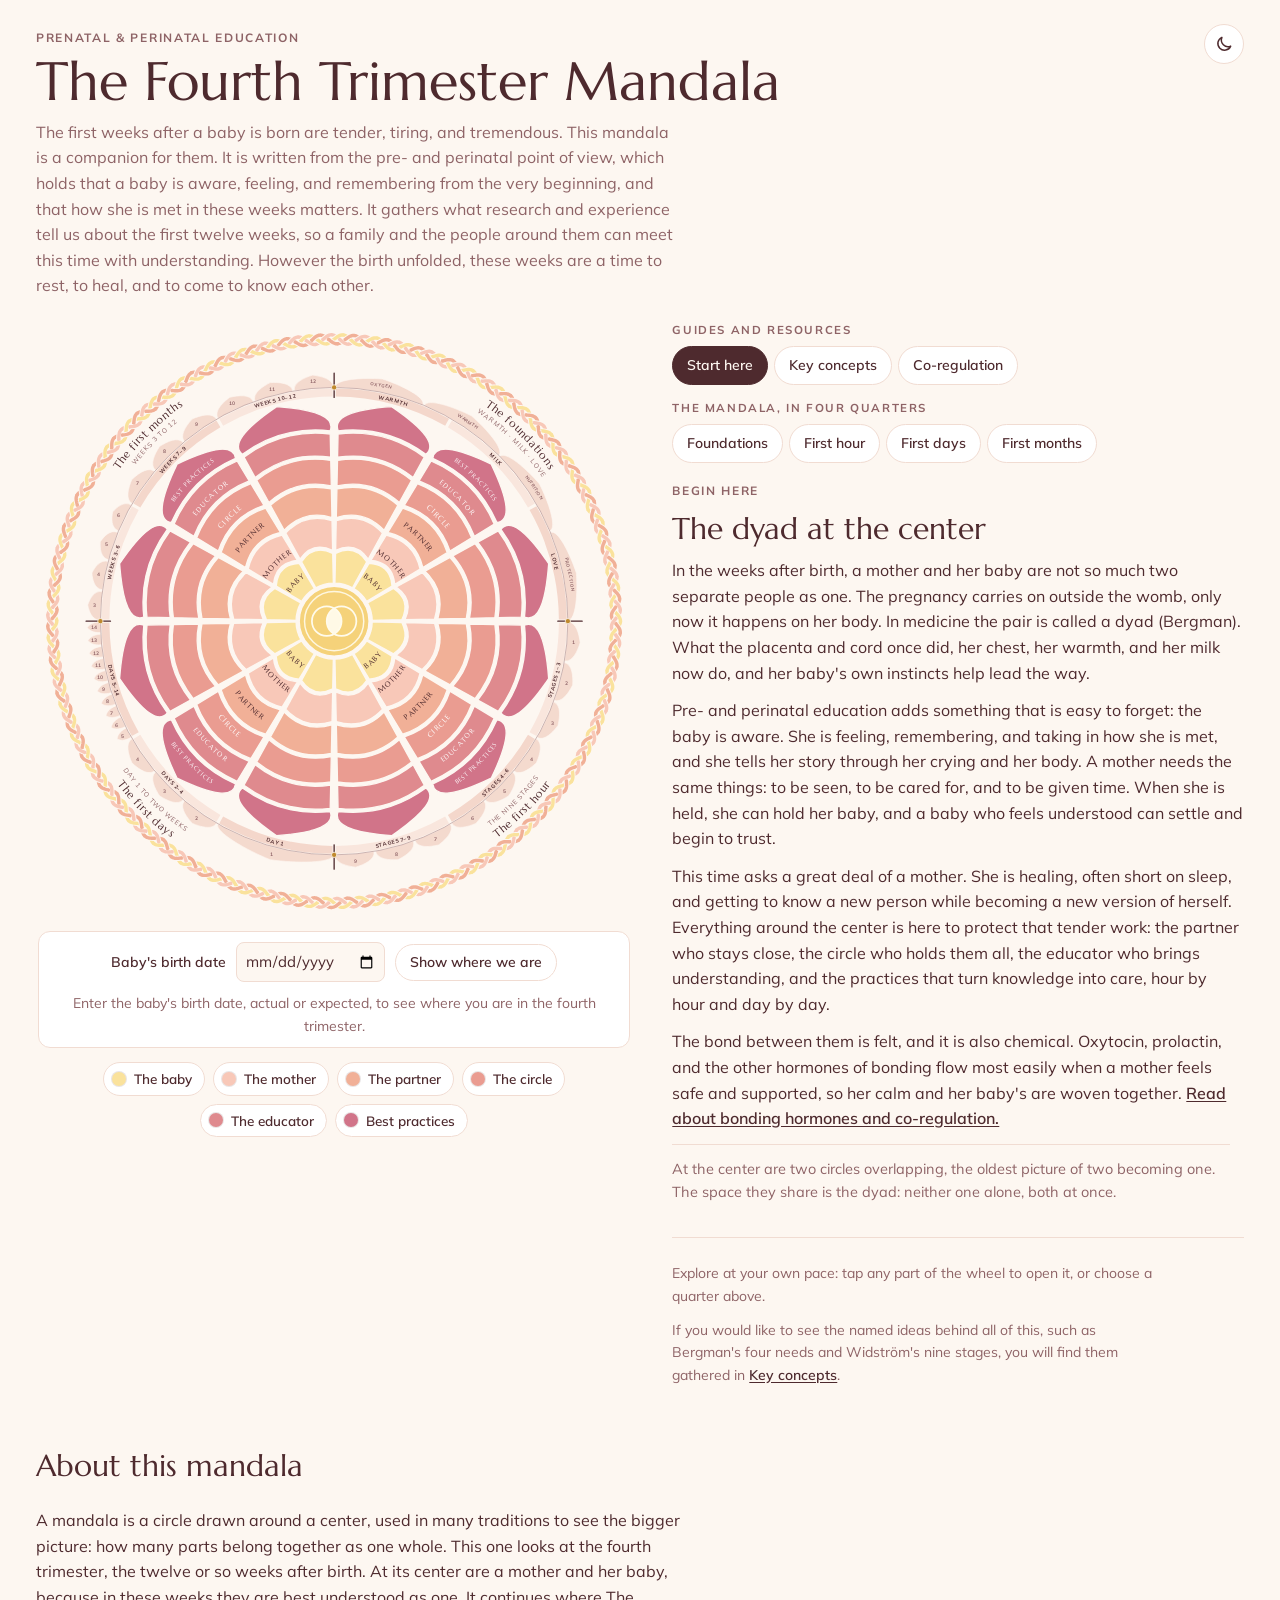
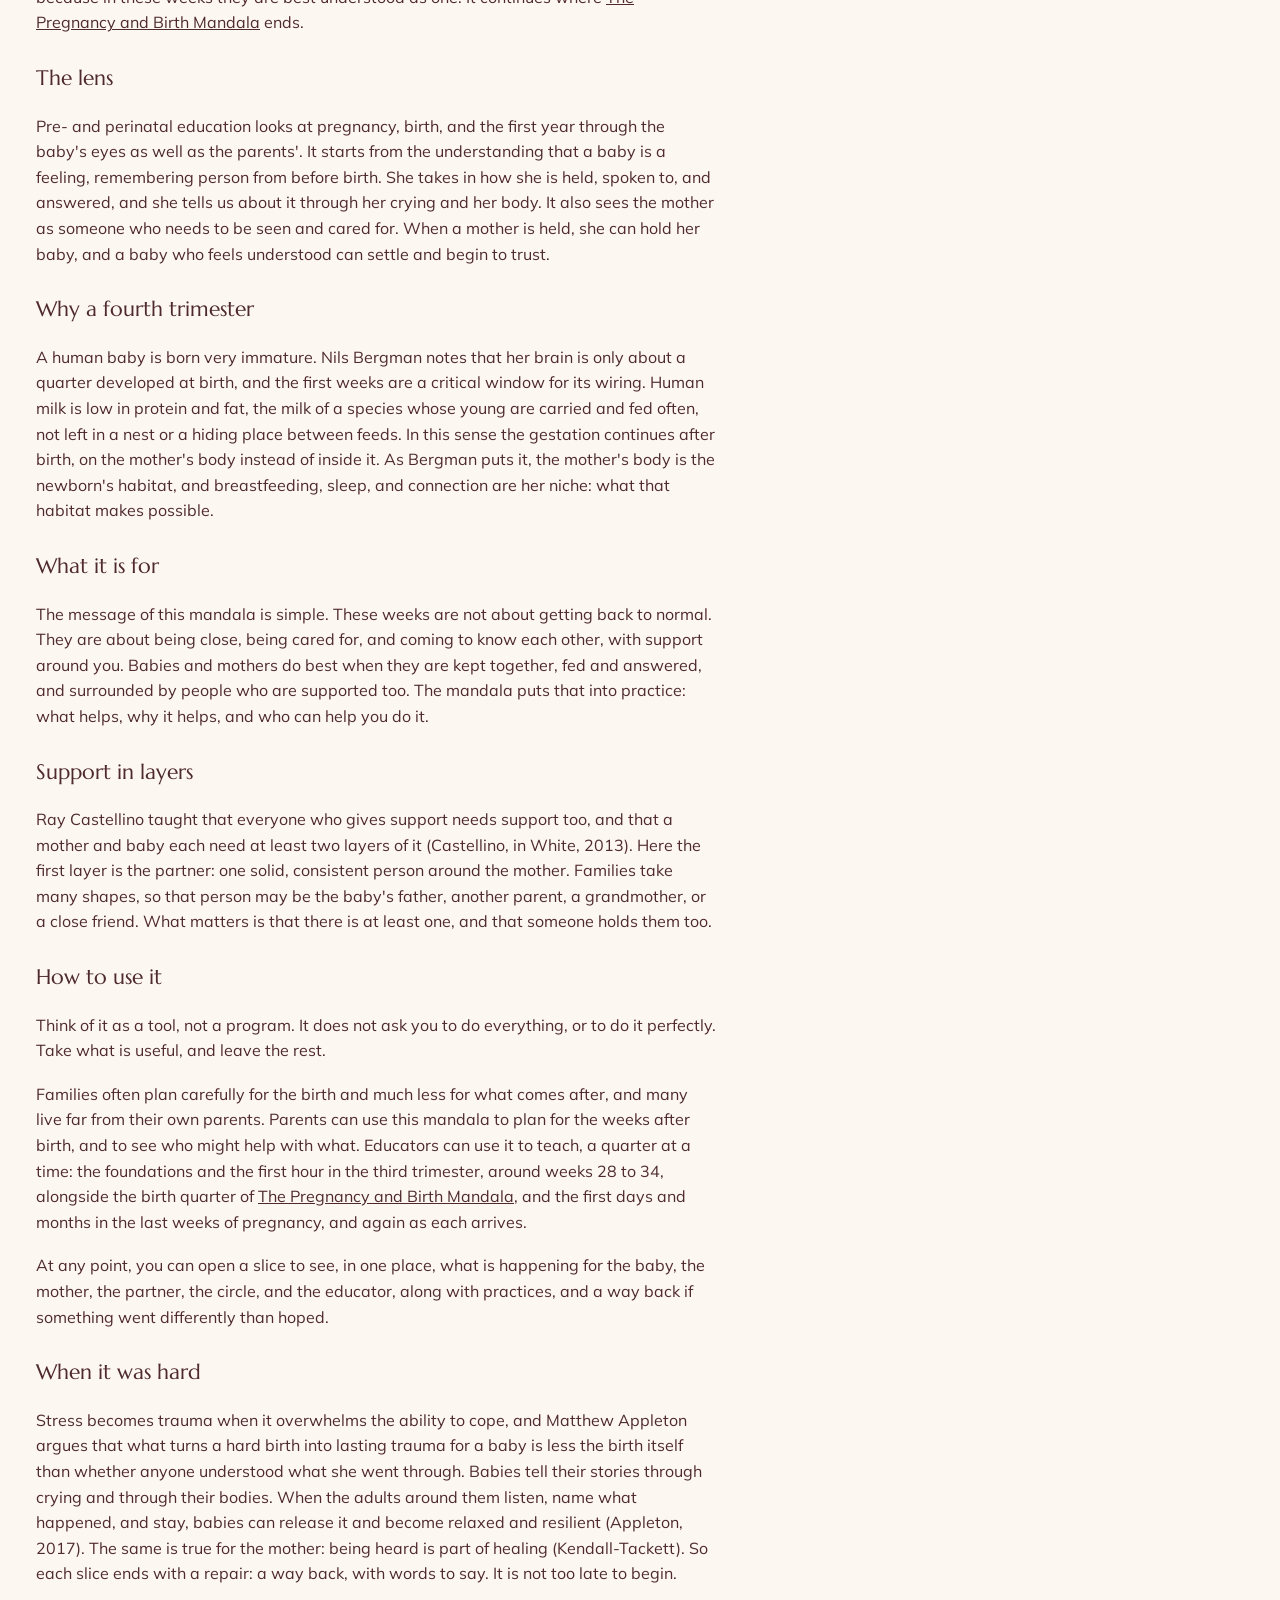
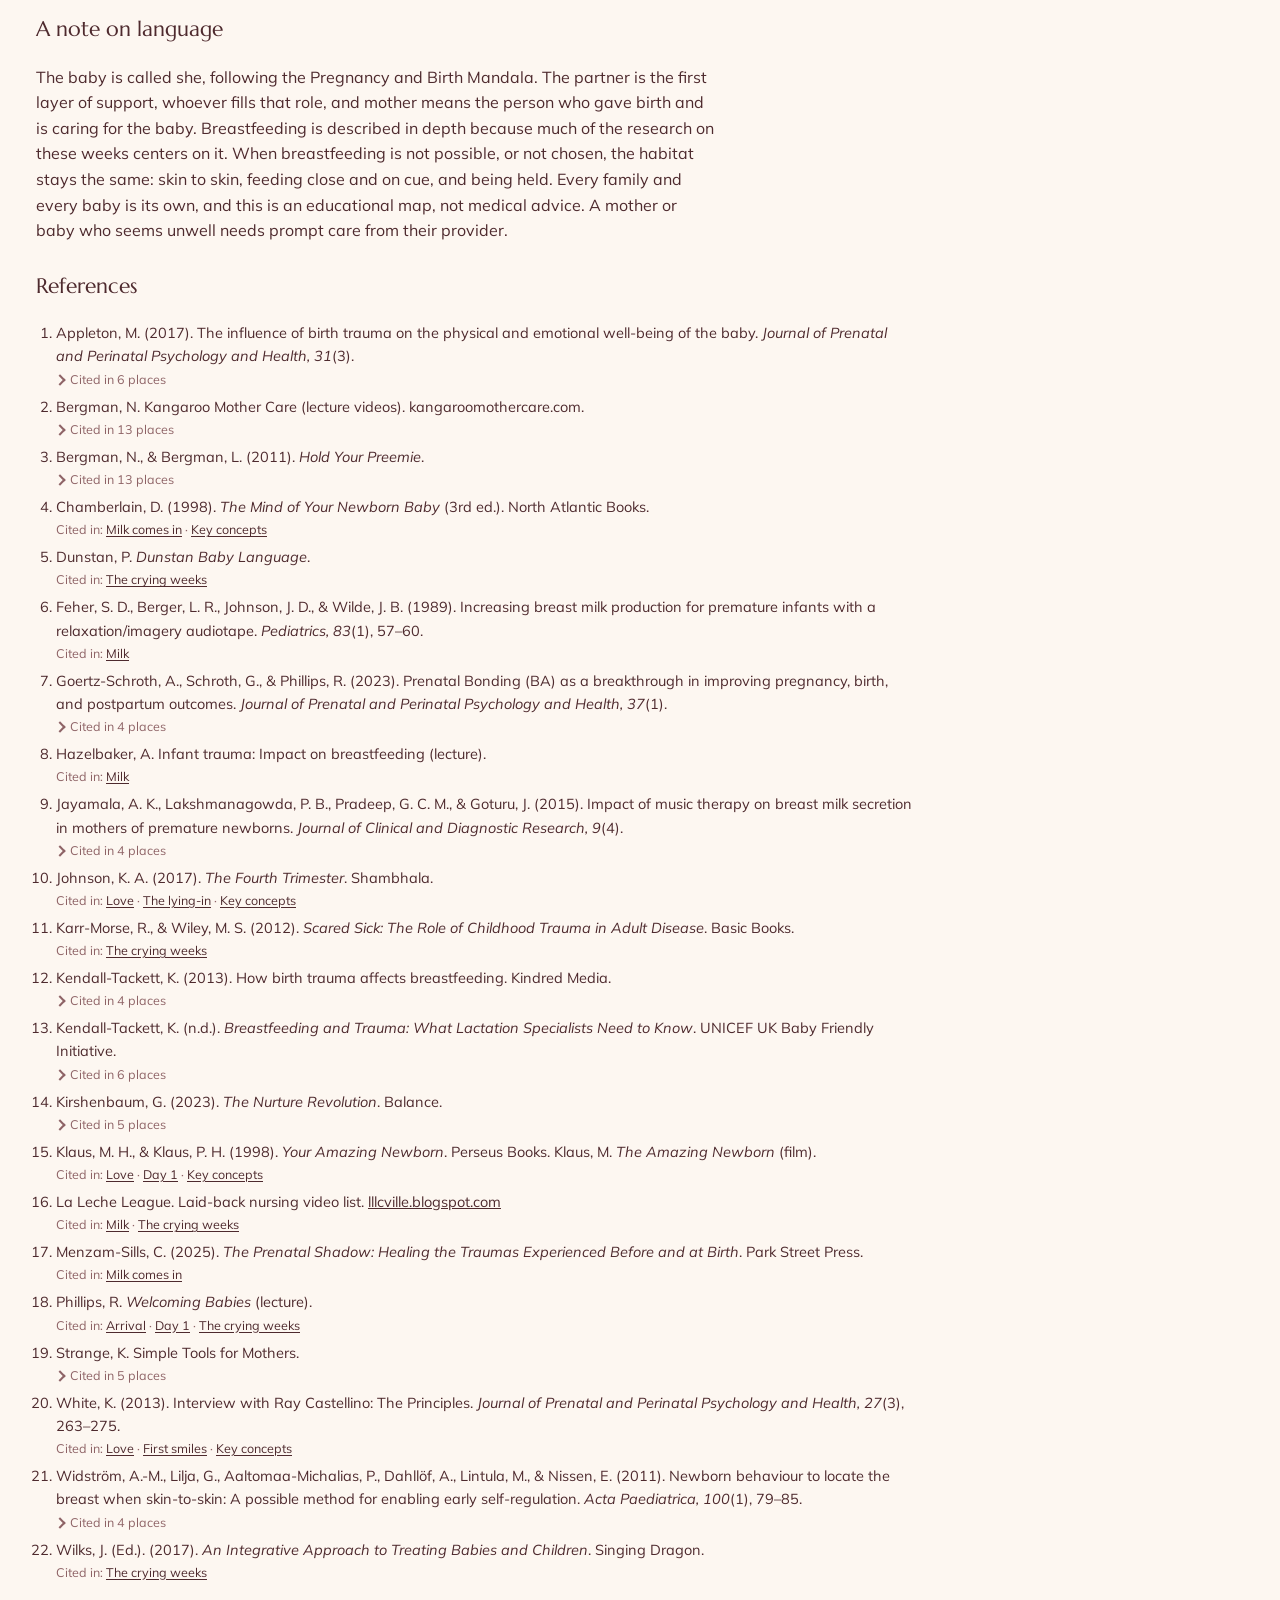
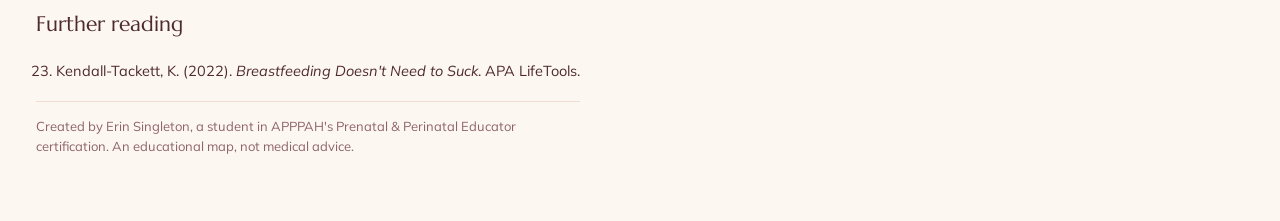
==== index.html @ 8e94c14a "The first seven sections: the circle's help tailored to each moment and repeated best practices trim" ====
<!doctype html>
<html lang="en">
<head>
<meta charset="utf-8">
<meta name="viewport" content="width=device-width,initial-scale=1,viewport-fit=cover">
<title>The Fourth Trimester Mandala</title>
<meta name="description" content="A teaching map of the fourth trimester, read from the center out: the baby, the mother, the partner, the wider circle of support, and best practices for each moment, from the foundations of kangaroo care through the first hour, the first days, and the first months.">
<link rel="icon" href="favicon.svg?v=1" type="image/svg+xml">
<link rel="preconnect" href="https://fonts.googleapis.com">
<link rel="preconnect" href="https://fonts.gstatic.com" crossorigin>
<link rel="stylesheet" href="https://fonts.googleapis.com/css2?family=Marcellus&family=Mulish:ital,wght@0,400;0,600;0,700;1,400&display=swap">
<style>
/* Layout: the mandala holds the left (sticky on wide screens); the reading panel sits to the right. Center-out order everywhere. */
:root{
  --bg:#FDF7F1; --surface:#FFFFFF; --ink:#4E2A2E; --muted:#8E6366; --line:#F1DCD2;
  --baby:#FAE29C; --mother:#F8C8B8; --partner:#F1B097; --circle:#EA9C91; --edu:#DF8A8E; --best:#D17489; --time:#F4D7CB; --time2:#F9E6DD;
  --on-dark:#FFFFFF; --on-light:#4E2A2E; --gold:#C08A2E; --seed:#FFFBEC; --center:#F5D27A; --unit:#EFC6B8;
  --display:"Marcellus", "Cormorant Garamond", Georgia, serif;
  --body:"Mulish", "Avenir Next", "Segoe UI", system-ui, sans-serif;
}
@media (prefers-color-scheme: dark){ :root:not([data-theme="light"]){
  --bg:#261A1C; --surface:#302124; --ink:#F6E6DE; --muted:#CBA39D; --line:#4A3135;
  --baby:#F3D78A; --mother:#F0BCAB; --partner:#E8A48A; --circle:#DA8C84; --edu:#CF7C84; --best:#BF6679; --time:#714A48; --time2:#835752;
  --on-dark:#FFFFFF; --on-light:#3A1F22; --gold:#E8BE5E; --seed:#FFF6DA; --center:#E8C467; --unit:#6E4846; color-scheme:dark }}
:root[data-theme="dark"]{
  --bg:#261A1C; --surface:#302124; --ink:#F6E6DE; --muted:#CBA39D; --line:#4A3135;
  --baby:#F3D78A; --mother:#F0BCAB; --partner:#E8A48A; --circle:#DA8C84; --edu:#CF7C84; --best:#BF6679; --time:#714A48; --time2:#835752;
  --on-dark:#FFFFFF; --on-light:#3A1F22; --gold:#E8BE5E; --seed:#FFF6DA; --center:#E8C467; --unit:#6E4846; color-scheme:dark }
:root[data-theme="light"]{color-scheme:light}

*{box-sizing:border-box}
html{scroll-padding-top:env(safe-area-inset-top,0px)}
[hidden]{display:none!important}
body{background:var(--bg);color:var(--ink);font-family:var(--body);font-size:16px;line-height:1.6;margin:0}
.wrap{max-width:1240px;margin:0 auto;padding-inline:16px;padding-block:28px 64px}
header.top{display:grid;gap:6px;margin-bottom:22px;position:relative;padding-right:52px}
.themebtn{position:absolute;top:-4px;right:0;width:40px;height:40px;display:grid;place-items:center;border:1px solid var(--line);border-radius:50%;background:var(--surface);color:var(--ink);cursor:pointer;padding:0}
.themebtn:hover{background:var(--bg)}
.themebtn:focus-visible{outline:2px solid var(--ink);outline-offset:2px}
.themebtn svg{width:20px;height:20px;overflow:visible}
.themebtn .sun{display:none}
.is-dark .themebtn .moon{display:none}
.is-dark .themebtn .sun{display:block}
.eyebrow{font-size:12px;letter-spacing:.14em;text-transform:uppercase;color:var(--muted);font-weight:700}
h1{font-family:var(--display);font-weight:400;font-size:clamp(34px,5vw,54px);line-height:1.05;margin:0;text-wrap:balance}
.lede{max-width:64ch;color:var(--muted);margin:4px 0 0}

.main{display:grid;grid-template-columns:minmax(0,1.05fr) minmax(0,1fr);gap:36px;align-items:start}
@media (max-width:900px){.main{grid-template-columns:1fr}}
/* on wide screens the wheel column stays in view and scrolls on its own, so what sits under the wheel is reachable from anywhere in the reading */
.stage{position:sticky;top:calc(env(safe-area-inset-top,0px) + 12px);display:grid;gap:14px;max-height:calc(100vh - 24px - env(safe-area-inset-top,0px));overflow-y:auto;overscroll-behavior:contain;scrollbar-width:thin;padding:4px 6px 12px 2px}
@media (max-width:900px){.stage{position:static;max-height:none;overflow:visible;padding:0}}
.svgbox{width:100%;max-width:640px;margin:0 auto;aspect-ratio:1/1;position:relative}
svg{width:100%;height:100%;display:block;overflow:visible}

/* hover cards */
.coretip{position:absolute;left:50%;top:50%;transform:translate(-50%,calc(-100% - 9%));width:min(250px,70%);color:var(--ink);border:1px solid var(--line);border-top:5px solid var(--center);border-radius:12px;padding:10px 12px;font-size:13.5px;line-height:1.45;text-align:center;background:color-mix(in srgb, var(--center) 18%, var(--surface));box-shadow:0 6px 20px color-mix(in srgb, var(--ink) 16%, transparent);pointer-events:none;opacity:0;transition:opacity .2s ease;z-index:2}
.coretip.on{opacity:1}
.coretip .coreicon{width:44px;height:44px;display:block;margin:2px auto 6px;overflow:visible}
.coretip span{display:block;color:var(--muted);font-size:12.5px;margin-top:4px}
.coretip b{font-family:var(--display);font-weight:400;font-size:16px;display:block;margin-bottom:2px}
.tip{position:absolute;left:0;top:0;z-index:2;width:max-content;max-width:min(260px,72%);background:var(--surface);color:var(--ink);border:1px solid var(--line);border-radius:12px;padding:8px 12px;font-size:13.5px;line-height:1.4;text-align:center;box-shadow:0 6px 20px color-mix(in srgb, var(--ink) 16%, transparent);pointer-events:none;opacity:0;transition:opacity .15s ease}
.tip.on{opacity:1}
.tip.ringed{border-top:5px solid var(--tipc);background:color-mix(in srgb, var(--tipc) 14%, var(--surface))}
.tip .ringtag{display:inline-flex;align-items:center;gap:6px;font-size:10.5px;font-weight:700;letter-spacing:.12em;text-transform:uppercase;color:var(--muted);margin-bottom:2px}
.tip .ringtag i{width:10px;height:10px;border-radius:50%;background:var(--tipc);box-shadow:0 0 0 1px color-mix(in srgb, var(--ink) 25%, transparent)}
.tip b{font-family:var(--display);font-weight:400;font-size:16px;display:block}
.tip span{color:var(--muted);font-size:12.5px;display:block}

/* the wheel */
.cell{cursor:pointer;transition:opacity .25s ease;stroke:var(--bg);stroke-width:2.5}
.cell:focus{outline:none}
.cell:focus-visible{stroke:var(--ink);stroke-width:3}
svg.dimming .cell.off{opacity:.28}
#selOutline path{fill:none;stroke:var(--gold);stroke-width:2;stroke-linejoin:round;pointer-events:none}
.lbl{pointer-events:none;font-family:var(--display)}
.lbl-light{fill:var(--on-dark)}
.lbl-dark{fill:var(--on-light)}
.seclbl{fill:var(--ink);font-family:var(--display);font-size:21px;letter-spacing:.06em;cursor:pointer}
.secsub{fill:var(--muted);font-family:var(--body);font-size:12.5px;letter-spacing:.12em;text-transform:uppercase;pointer-events:none}
.sspan{fill:var(--time);cursor:pointer}
.sspan.alt{fill:var(--time2)}
.sspan:focus{outline:none}
.sspan:hover,.sspan:focus-visible,.sspan.open{fill:var(--mother)}
.slbl{fill:var(--on-light);font-family:var(--body);font-weight:700;pointer-events:none}
.is-dark .slbl{fill:var(--ink)}
.units{fill:var(--unit);opacity:.6;stroke:var(--bg);stroke-width:1.2;transition:fill .15s ease,opacity .15s ease}
.units.hov{fill:var(--mother);opacity:1}
.units.now{fill:var(--gold);opacity:1}
.ulbl{fill:var(--muted);font-family:var(--body);font-size:9.5px;font-weight:700;pointer-events:none}
.ulbl.word{font-size:8.5px;letter-spacing:.1em}
.ulbl.now{fill:var(--on-light)}
.uhit{fill:transparent;cursor:pointer}
.uhit:focus{outline:none}
.base{fill:none;stroke:var(--muted);stroke-width:1.2;opacity:.7}
.gem{fill:var(--gold);stroke:var(--bg);stroke-width:1.5;pointer-events:none}
.qmark{stroke:var(--ink);stroke-width:2.5;stroke-linecap:round;pointer-events:none}
.timering{fill:transparent;cursor:pointer}
.timering:focus{outline:none}
.braidhit{fill:transparent;cursor:pointer}
.braidhit:focus{outline:none}

/* the birth date */
.datebar{display:flex;flex-wrap:wrap;gap:10px;align-items:center;justify-content:center;background:var(--surface);border:1px solid var(--line);border-radius:12px;padding:10px 14px;max-width:640px;margin:0 auto;width:100%}
.datebar label{font-size:14px;font-weight:600}
.datebar input{font:inherit;font-size:15px;padding:6px 8px;border:1px solid var(--line);border-radius:8px;background:var(--bg);color:var(--ink)}
.btn{font:inherit;font-size:14px;font-weight:600;border:1px solid var(--line);background:transparent;color:var(--ink);border-radius:999px;padding:6px 14px;cursor:pointer}
.btn:hover{background:var(--bg)}
.btn:focus-visible,.tab:focus-visible,.ringkey button:focus-visible{outline:2px solid var(--ink);outline-offset:2px}
.status{flex-basis:100%;text-align:center;font-size:14px;color:var(--muted);margin:0}
.status b{color:var(--ink)}

.ringkey{display:flex;flex-wrap:wrap;gap:8px;justify-content:center;max-width:640px;margin:0 auto}
.ringkey button{display:inline-flex;align-items:center;gap:8px;font:inherit;font-size:13.5px;font-weight:600;color:var(--ink);background:var(--surface);border:1px solid var(--line);border-radius:999px;padding:5px 12px 5px 8px;cursor:pointer}
.sw{width:14px;height:14px;border-radius:50%;flex:none;display:inline-block;box-shadow:0 0 0 1px color-mix(in srgb, var(--ink) 12%, transparent)}

/* the reading panel */
.panel{display:grid;gap:18px;min-width:0}
.nav{display:grid;gap:14px}
.navgroup{display:grid;gap:7px}
.navlbl{font-size:11.5px;letter-spacing:.14em;text-transform:uppercase;color:var(--muted);font-weight:700}
.tabs{display:flex;flex-wrap:wrap;gap:6px}
.jump{display:flex;flex-wrap:wrap;align-items:center;gap:6px;margin:2px 0 0 4px;padding-left:12px;border-left:2px solid var(--line)}
.jump span{font-size:11px;letter-spacing:.12em;text-transform:uppercase;color:var(--muted);font-weight:700;margin-right:2px}
.sub{font:inherit;font-size:13px;font-weight:600;padding:4px 11px;border-radius:999px;border:1px solid var(--line);background:transparent;color:var(--ink);cursor:pointer}
.sub:hover{background:var(--surface)}
.sub[aria-current="true"]{background:color-mix(in srgb, var(--mother) 55%, var(--surface));border-color:var(--mother)}
.sub:focus-visible{outline:2px solid var(--ink);outline-offset:2px}
.tab{font:inherit;font-size:14px;font-weight:600;padding:7px 14px;border-radius:999px;border:1px solid var(--line);background:var(--surface);color:var(--ink);cursor:pointer}
.tab[aria-selected="true"]{background:var(--ink);color:var(--bg);border-color:var(--ink)}
#panel{display:grid;gap:18px}
.phasehead h2{font-family:var(--display);font-weight:400;font-size:32px;line-height:1.1;margin:0}
.phasehead .meta{color:var(--muted);font-size:14px;margin-top:4px}
.phasehead p{margin:10px 0 0;max-width:62ch}
.scard{background:var(--surface);border:1px solid var(--line);border-radius:14px;padding:16px 18px;display:grid;gap:14px;scroll-margin-top:16px}
.scard.cur{border-color:var(--ink);box-shadow:0 0 0 1px var(--ink)}
.st{font-family:var(--display);font-size:24px;display:flex;flex-wrap:wrap;gap:4px 12px;align-items:baseline;line-height:1.2}
.st span{font-family:var(--body);font-size:13.5px;color:var(--muted)}
.st b{font-family:var(--body);font-size:12px;letter-spacing:.12em;text-transform:uppercase;color:var(--best)}
.lane{display:grid;gap:6px;padding:2px 0 2px 14px;border-left:3px solid var(--line);scroll-margin-top:16px}
.lane p{margin:0}
.lane h4{display:flex;align-items:center;gap:8px;margin:0;font-size:12px;letter-spacing:.12em;text-transform:uppercase;color:var(--muted)}
.lane h4 .sw{width:12px;height:12px}
.l-baby{border-left-color:var(--baby)} .l-mother{border-left-color:var(--mother)} .l-partner{border-left-color:var(--partner)} .l-circle{border-left-color:var(--circle)} .l-edu{border-left-color:var(--edu)} .l-best{border-left-color:var(--best)}
.lane.hl{background:color-mix(in srgb, var(--ink) 6%, transparent);border-radius:0 8px 8px 0;padding-block:8px}
.lane ul{margin:0;padding-left:20px;display:grid;gap:6px}
.take{font-style:italic}
.deep{background:color-mix(in srgb, var(--edu) 12%, transparent);border-radius:10px;padding:12px 14px;display:grid;gap:8px;font-size:14.5px}
.deep .dh{font-size:12px;letter-spacing:.12em;text-transform:uppercase;color:var(--muted);font-weight:700;cursor:pointer;list-style:none;display:flex;align-items:center;gap:8px}
.deep .dh::-webkit-details-marker{display:none}
.deep .dh::before{content:"";width:7px;height:7px;border-right:2px solid currentColor;border-bottom:2px solid currentColor;transform:rotate(-45deg);transition:transform .2s ease;flex:none;margin-right:2px}
.deep[open] .dh::before{transform:rotate(45deg)}
.deep .dh:hover{color:var(--ink)}
.deep .dh:focus-visible{outline:2px solid var(--ink);outline-offset:3px;border-radius:4px}
.deep:not([open]){padding-block:10px}
.deep .src{margin:0}
.deep ul{margin:0;padding-left:20px;display:grid;gap:8px}
.herq{font-family:var(--display);font-size:20px;line-height:1.3;color:var(--ink);margin:4px 0 4px;padding:12px 14px;text-align:center;border-top:1px solid var(--line);border-bottom:1px solid var(--line)}
.herq .imps{display:grid;grid-template-columns:1fr 1fr;gap:10px;margin:12px 0 4px;text-align:left}
@media (max-width:520px){ .herq .imps{grid-template-columns:1fr} }
.herq .imp{font-family:var(--display);font-size:15px;line-height:1.4;padding:10px 12px;border-radius:10px;font-style:italic}
.herq .imp b{display:block;font-family:var(--body);font-style:normal;font-size:10.5px;font-weight:700;letter-spacing:.14em;text-transform:uppercase;color:var(--muted);margin-bottom:3px}
.herq .imp.yes{background:color-mix(in srgb, var(--baby) 45%, transparent)}
.herq .imp.not{background:color-mix(in srgb, var(--mother) 35%, transparent)}
.herq small.impnote{font-size:12px;margin-top:6px}
.herq small{display:block;font-family:var(--body);font-size:13.5px;line-height:1.45;color:var(--muted);margin-top:3px}
.herq span{display:block;font-family:var(--body);font-size:11px;font-weight:700;letter-spacing:.16em;text-transform:uppercase;color:var(--muted);margin-bottom:2px}
.repair{background:color-mix(in srgb, var(--mother) 22%, transparent);border-radius:10px;padding:10px 12px;font-size:14.5px;margin:0}
.src{font-size:12.5px;color:var(--muted)}
.support{background:var(--surface);border:1px solid var(--line);border-radius:14px;padding:16px 18px;display:grid;gap:10px}
.support h3{margin:0;font-family:var(--display);font-weight:400;font-size:22px}
.support p{margin:0}
.support ul{margin:0;padding-left:20px;display:grid;gap:6px}
.center-msg,.intro{display:grid;gap:12px}
.center-msg h2,.intro h2{font-family:var(--display);font-weight:400;font-size:30px;margin:0;line-height:1.15}
.center-msg p,.intro p{margin:0;max-width:62ch}
.center-msg .sym{font-size:14.5px;color:var(--muted);border-top:1px solid var(--line);padding-top:12px}
.center-msg + .intro{margin-top:16px;padding-top:24px;border-top:1px solid var(--line)}
.legend{display:grid;gap:12px;margin:0;padding:0;list-style:none}
.legend li{display:grid;grid-template-columns:18px 1fr;gap:12px;align-items:start}
.legend .sw{margin-top:5px;width:18px;height:18px}
.legend b{font-family:var(--display);font-weight:400;font-size:19px;display:block}
.legend .more{margin:10px 0 0}
.layers{display:flex;flex-wrap:wrap;align-items:center;gap:12px 16px;margin:12px 0 0}
.layers svg{width:168px;height:168px;flex:none;overflow:visible}
.layers text{font-family:var(--body);font-size:12px;font-weight:700;fill:var(--on-light);text-anchor:middle;dominant-baseline:central}
.layers text.lt{fill:var(--on-dark)}
.layers figcaption{flex:1 1 180px;font-size:14px;color:var(--muted)}
.hint{font-size:14px;color:var(--muted)}
a.go{color:var(--ink);font-weight:600;text-underline-offset:2px}
.lang{display:grid;gap:14px}
.lang h3{margin:0;font-family:var(--display);font-weight:400;font-size:22px}
.lang p{margin:0}
.state{display:grid;gap:4px;padding:2px 0 2px 14px;border-left:3px solid var(--baby)}
.state b.nm{font-family:var(--display);font-weight:400;font-size:18px}
.state p{margin:0}
.state .help{color:var(--muted);font-size:14.5px}
.lang ul{margin:0;padding-left:20px;display:grid;gap:6px}
.lang .also{font-size:14.5px;color:var(--muted)}
.lang .also a{white-space:nowrap}
.lang .deep .state{border-left-color:var(--edu)}
.key .state{gap:6px;padding:4px 0 6px 14px}
.key .state.cur{border-left-width:6px;padding-left:11px}
.key .state{scroll-margin-top:16px}
.key .from{font-size:14px;color:var(--muted);font-style:italic}
.key .where{font-size:14px;color:var(--muted)}
.key .where a{white-space:nowrap}
.support.urgent{border-color:var(--best);border-left:5px solid var(--best)}

section.about{margin-top:56px;display:grid;gap:18px;max-width:880px}
section.about h2{font-family:var(--display);font-weight:400;font-size:30px;margin:0}
section.about h3{font-family:var(--display);font-weight:400;font-size:21px;margin:8px 0 0}
section.about p{margin:0;max-width:68ch}
section.about a{color:var(--ink)}
.refs{margin:0;padding-left:20px;display:grid;gap:6px;font-size:14.5px}
.refnote{margin:2px 0 0}
.refnote a{color:inherit;text-decoration:underline;text-underline-offset:2px}
.refnote a:hover{color:var(--ink)}
ol.refs li{transition:background .4s ease}
ol.refs li.refhit{background:color-mix(in srgb, var(--edu) 30%, transparent);border-radius:6px}
.citedin{display:block;margin-top:1px;font-size:12.5px;color:var(--muted)}
.citedin summary{cursor:pointer;list-style:none}
.citedin summary::-webkit-details-marker{display:none}
.citedin summary::before{content:"";display:inline-block;width:6px;height:6px;border-right:2px solid currentColor;border-bottom:2px solid currentColor;transform:rotate(-45deg);margin-right:6px;transition:transform .2s ease}
.citedin[open] summary::before{transform:rotate(45deg)}
.citedin a{color:inherit;text-decoration:underline;text-underline-offset:2px}
.citedin a:hover{color:var(--ink)}
.foot{font-size:13px;color:var(--muted);border-top:1px solid var(--line);padding-top:14px;margin-top:10px}
@media (prefers-reduced-motion: reduce){.cell{transition:none}}
</style>
<script>
try{ var t=localStorage.getItem("ft-theme"); if(t==="light"||t==="dark") document.documentElement.setAttribute("data-theme",t); }catch(e){}
</script>
</head>
<body>
<div class="wrap">
  <header class="top">
    <button class="themebtn" type="button" id="themebtn" aria-label="Switch to dark mode">
      <svg class="sun" viewBox="0 0 24 24" fill="none" stroke="currentColor" stroke-width="1.8" stroke-linecap="round" aria-hidden="true"><circle cx="12" cy="12" r="4.2"/><path d="M12 2.5v2.2M12 19.3v2.2M2.5 12h2.2M19.3 12h2.2M5.3 5.3l1.6 1.6M17.1 17.1l1.6 1.6M5.3 18.7l1.6-1.6M17.1 6.9l1.6-1.6"/></svg>
      <svg class="moon" viewBox="0 0 24 24" fill="none" stroke="currentColor" stroke-width="1.8" stroke-linejoin="round" aria-hidden="true"><path d="M20 14.5A8 8 0 0 1 9.5 4a8 8 0 1 0 10.5 10.5z"/></svg>
    </button>
    <div class="eyebrow">Prenatal &amp; Perinatal Education</div>
    <h1>The Fourth Trimester Mandala</h1>
    <p class="lede">The first weeks after a baby is born are tender, tiring, and tremendous. This mandala is a companion for them. It is written from the pre- and perinatal point of view, which holds that a baby is aware, feeling, and remembering from the very beginning, and that how she is met in these weeks matters. It gathers what research and experience tell us about the first twelve weeks, so a family and the people around them can meet this time with understanding. However the birth unfolded, these weeks are a time to rest, to heal, and to come to know each other.</p>
  </header>

  <div class="main">
    <div class="stage">
      <div class="svgbox"><div class="tip" id="tip" role="status"></div><div class="coretip" id="coretip" aria-hidden="true"><svg class="coreicon" viewBox="-68 -68 136 136" aria-hidden="true"><circle r="66" fill="var(--center)"/><path d="M0 -24.25A28 28 0 0 1 0 24.25A28 28 0 0 1 0 -24.25Z" fill="var(--seed)"/><g fill="none" stroke="var(--seed)" stroke-width="5"><circle cx="-14" r="28"/><circle cx="14" r="28"/><circle r="56"/></g></svg><b>The dyad at the center</b>Mother and baby, one unit, continuing the gestation outside the womb.<span>Tap to read more.</span></div><svg id="m" viewBox="-560 -560 1120 1120" role="group" aria-label="Fourth trimester mandala"></svg></div>
      <form class="datebar" id="dateform" autocomplete="off">
        <label for="born">Baby's birth date</label>
        <input type="date" id="born" name="born">
        <button class="btn" type="submit">Show where we are</button>
        <button class="btn" type="button" id="clear" hidden>Clear</button>
        <p class="status" id="status">Enter the baby's birth date, actual or expected, to see where you are in the fourth trimester.</p>
      </form>
      <div class="ringkey" id="ringkey" aria-label="Rings"></div>
    </div>

    <div class="panel">
      <nav class="nav" id="nav" aria-label="Sections of the mandala"></nav>
      <div id="panel" aria-live="polite"></div>
    </div>
  </div>

  <section class="about" id="about">
    <h2>About this mandala</h2>
    <p>A mandala is a circle drawn around a center, used in many traditions to see the bigger picture: how many parts belong together as one whole. This one looks at the fourth trimester, the twelve or so weeks after birth. At its center are a mother and her baby, because in these weeks they are best understood as one. It continues where <a href="https://erinsarita.github.io/prenatal-mandala/">The Pregnancy and Birth Mandala</a> ends.</p>
    <h3>The lens</h3>
    <p>Pre- and perinatal education looks at pregnancy, birth, and the first year through the baby's eyes as well as the parents'. It starts from the understanding that a baby is a feeling, remembering person from before birth. She takes in how she is held, spoken to, and answered, and she tells us about it through her crying and her body. It also sees the mother as someone who needs to be seen and cared for. When a mother is held, she can hold her baby, and a baby who feels understood can settle and begin to trust.</p>
    <h3>Why a fourth trimester</h3>
    <p>A human baby is born very immature. Nils Bergman notes that her brain is only about a quarter developed at birth, and the first weeks are a critical window for its wiring. Human milk is low in protein and fat, the milk of a species whose young are carried and fed often, not left in a nest or a hiding place between feeds. In this sense the gestation continues after birth, on the mother's body instead of inside it. As Bergman puts it, the mother's body is the newborn's habitat, and breastfeeding, sleep, and connection are her niche: what that habitat makes possible.</p>
    <h3>What it is for</h3>
    <p>The message of this mandala is simple. These weeks are not about getting back to normal. They are about being close, being cared for, and coming to know each other, with support around you. Babies and mothers do best when they are kept together, fed and answered, and surrounded by people who are supported too. The mandala puts that into practice: what helps, why it helps, and who can help you do it.</p>
    <h3>Support in layers</h3>
    <p>Ray Castellino taught that everyone who gives support needs support too, and that a mother and baby each need at least two layers of it (Castellino, in White, 2013). Here the first layer is the partner: one solid, consistent person around the mother. Families take many shapes, so that person may be the baby's father, another parent, a grandmother, or a close friend. What matters is that there is at least one, and that someone holds them too.</p>
    <h3>How to use it</h3>
    <p>Think of it as a tool, not a program. It does not ask you to do everything, or to do it perfectly. Take what is useful, and leave the rest.</p>
    <p>Families often plan carefully for the birth and much less for what comes after, and many live far from their own parents. Parents can use this mandala to plan for the weeks after birth, and to see who might help with what. Educators can use it to teach, a quarter at a time: the foundations and the first hour in the third trimester, around weeks 28 to 34, alongside the birth quarter of <a href="https://erinsarita.github.io/prenatal-mandala/">The Pregnancy and Birth Mandala</a>, and the first days and months in the last weeks of pregnancy, and again as each arrives.</p>
    <p>At any point, you can open a slice to see, in one place, what is happening for the baby, the mother, the partner, the circle, and the educator, along with practices, and a way back if something went differently than hoped.</p>
    <h3>When it was hard</h3>
    <p>Stress becomes trauma when it overwhelms the ability to cope, and Matthew Appleton argues that what turns a hard birth into lasting trauma for a baby is less the birth itself than whether anyone understood what she went through. Babies tell their stories through crying and through their bodies. When the adults around them listen, name what happened, and stay, babies can release it and become relaxed and resilient (Appleton, 2017). The same is true for the mother: being heard is part of healing (Kendall-Tackett). So each slice ends with a repair: a way back, with words to say. It is not too late to begin.</p>
    <h3>A note on language</h3>
    <p>The baby is called she, following the Pregnancy and Birth Mandala. The partner is the first layer of support, whoever fills that role, and mother means the person who gave birth and is caring for the baby. Breastfeeding is described in depth because much of the research on these weeks centers on it. When breastfeeding is not possible, or not chosen, the habitat stays the same: skin to skin, feeding close and on cue, and being held. Every family and every baby is its own, and this is an educational map, not medical advice. A mother or baby who seems unwell needs prompt care from their provider.</p>
    <h3>References</h3>
    <ol class="refs">
      <li>Appleton, M. (2017). The influence of birth trauma on the physical and emotional well-being of the baby. <i>Journal of Prenatal and Perinatal Psychology and Health, 31</i>(3).</li>
      <li>Bergman, N. Kangaroo Mother Care (lecture videos). kangaroomothercare.com.</li>
      <li>Bergman, N., &amp; Bergman, L. (2011). <i>Hold Your Preemie</i>.</li>
      <li>Chamberlain, D. (1998). <i>The Mind of Your Newborn Baby</i> (3rd ed.). North Atlantic Books.</li>
      <li>Dunstan, P. <i>Dunstan Baby Language</i>.</li>
      <li>Feher, S. D., Berger, L. R., Johnson, J. D., &amp; Wilde, J. B. (1989). Increasing breast milk production for premature infants with a relaxation/imagery audiotape. <i>Pediatrics, 83</i>(1), 57–60.</li>
      <li>Goertz-Schroth, A., Schroth, G., &amp; Phillips, R. (2023). Prenatal Bonding (BA) as a breakthrough in improving pregnancy, birth, and postpartum outcomes. <i>Journal of Prenatal and Perinatal Psychology and Health, 37</i>(1).</li>
      <li>Hazelbaker, A. Infant trauma: Impact on breastfeeding (lecture).</li>
      <li>Jayamala, A. K., Lakshmanagowda, P. B., Pradeep, G. C. M., &amp; Goturu, J. (2015). Impact of music therapy on breast milk secretion in mothers of premature newborns. <i>Journal of Clinical and Diagnostic Research, 9</i>(4).</li>
      <li>Johnson, K. A. (2017). <i>The Fourth Trimester</i>. Shambhala.</li>
      <li>Karr-Morse, R., &amp; Wiley, M. S. (2012). <i>Scared Sick: The Role of Childhood Trauma in Adult Disease</i>. Basic Books.</li>
      <li>Kendall-Tackett, K. (2013). How birth trauma affects breastfeeding. Kindred Media.</li>
      <li>Kendall-Tackett, K. (n.d.). <i>Breastfeeding and Trauma: What Lactation Specialists Need to Know</i>. UNICEF UK Baby Friendly Initiative.</li>
      <li>Kirshenbaum, G. (2023). <i>The Nurture Revolution</i>. Balance.</li>
      <li>Klaus, M. H., &amp; Klaus, P. H. (1998). <i>Your Amazing Newborn</i>. Perseus Books. Klaus, M. <i>The Amazing Newborn</i> (film).</li>
      <li>La Leche League. Laid-back nursing video list. <a href="http://lllcville.blogspot.com/p/blog-page.html" target="_blank" rel="noopener">lllcville.blogspot.com</a></li>
      <li>Menzam-Sills, C. (2025). <i>The Prenatal Shadow: Healing the Traumas Experienced Before and at Birth</i>. Park Street Press.</li>
      <li>Phillips, R. <i>Welcoming Babies</i> (lecture).</li>
      <li>Strange, K. Simple Tools for Mothers.</li>
      <li>White, K. (2013). Interview with Ray Castellino: The Principles. <i>Journal of Prenatal and Perinatal Psychology and Health, 27</i>(3), 263–275.</li>
      <li>Widström, A.-M., Lilja, G., Aaltomaa-Michalias, P., Dahllöf, A., Lintula, M., &amp; Nissen, E. (2011). Newborn behaviour to locate the breast when skin-to-skin: A possible method for enabling early self-regulation. <i>Acta Paediatrica, 100</i>(1), 79–85.</li>
      <li>Wilks, J. (Ed.). (2017). <i>An Integrative Approach to Treating Babies and Children</i>. Singing Dragon.</li>
    </ol>
    <h3>Further reading</h3>
    <ol class="refs" start="23">
      <li>Kendall-Tackett, K. (2022). <i>Breastfeeding Doesn't Need to Suck</i>. APA LifeTools.</li>
    </ol>
    
    <p class="foot">Created by Erin Singleton, a student in APPPAH's Prenatal &amp; Perinatal Educator certification. An educational map, not medical advice.</p>
  </section>
</div>

<script src="key-concepts.js"></script>
<script>
(function(){
"use strict";

/* ---------- Content ---------- */
const RINGS = {
  baby:    {name:"The baby", color:"--baby", about:"The first ring around the dyad: what the newborn is doing, sensing, and needing in each moment. Each moment holds an overall question she may be asking, and two possible imprints: what she may take in when the answer is yes, and when it is not yet."},
  mother:  {name:"The mother", color:"--mother", about:"Her body as it recovers and makes milk, her emotional life, and how she can care for herself. Her body is the baby's habitat, so caring for her is caring for the baby. She deserves the same tenderness she gives."},
  partner: {name:"The partner", color:"--partner", about:"The first layer of support: one steady, consistent person around the mother, often the baby's father. Bergman describes this role as protecting mother and baby so they can stay together. Each slice shows how the partner can protect the dyad, support the mother, and be supported too."},
  circle:  {name:"The circle", color:"--circle", about:"The wider layers: family, friends, a doula, a midwife or doctor, a lactation consultant, and the community. They hold the partner as well as the mother, because everyone who gives support needs support too (Castellino, in White, 2013).",
   more:`<figure class="layers">
      <svg viewBox="-112 -112 224 224" role="img" aria-label="Nested circles: the circle holds the partner, the partner holds the mother, the mother holds the baby">
        <g stroke="var(--bg)" stroke-width="5"><circle r="110" fill="var(--circle)"/><circle r="81" fill="var(--partner)"/><circle r="53" fill="var(--mother)"/><circle r="26" fill="var(--baby)"/></g>
        <text y="-95.5" class="lt">Circle</text><text y="-67">Partner</text><text y="-39.5">Mother</text><text y="1">Baby</text>
      </svg>
      <figcaption>Two layers of support around the mother and baby: the partner, and the circle who holds them all.</figcaption>
    </figure>
    <p class="more">The circle can be grandparents, friends, neighbors, a postpartum doula, a lactation consultant (IBCLC), a midwife or doctor, a parent group, a PPN educator, or a therapist.</p>`},
  edu:     {name:"The educator", color:"--edu", about:"The prenatal and perinatal (PPN) educator. Each slice brings the PPN view, which sees the baby as aware, feeling, and remembering from before birth, and then the science behind the moment, for anyone who wants to go deeper into why."},
  best:    {name:"Best practices", color:"--best", about:"The actions for each moment, each paired with the reason behind it: ways of putting the knowledge into practice while the vital connections are being made."}
};
const RING_ORDER=["baby","mother","partner","circle","edu","best"];
const RING_TAG={baby:"Baby ring", mother:"Mother ring", partner:"Partner ring", circle:"Circle ring", edu:"Educator ring", best:"Best practices ring"};

const QUARTERS = [
  {id:"found", name:"The foundations", tab:"Foundations", sub:"Warmth · milk · love",
   intro:"Before anything else, a newborn needs to be warm, fed, protected, and close, from the first minute through the whole fourth trimester. Bergman describes the mother's body as the baby's habitat, the place where she belongs, and feeding as her niche, what that place makes possible. The doctors who first described kangaroo care named its three parts warmth, milk, and love. Learned before the birth, they give a family something steady to return to when the days feel uncertain."},
  {id:"hour", name:"The first hour", tab:"First hour", sub:"The nine stages",
   intro:"The first hour after birth is a threshold for both of them. Placed skin to skin and left undisturbed, a newborn moves through nine instinctive stages, from her first cry to finding the breast and falling into her first deep sleep (Widström et al., 2011). She knows the way. The work of everyone around her is to keep the space warm and quiet, to wait, and to keep mother and baby close. If the first hour was interrupted, or looked different from what was hoped for, the bond is not lost: these same instincts can be welcomed again in the days that follow."},
  {id:"days", name:"The first days", tab:"First days", sub:"Day 1 to two weeks",
   intro:"These are tender days. The mother's body is healing and her milk is coming in, her hormones are shifting quickly, and sleep comes in pieces. Tears may arrive alongside the joy, and both belong here. The baby is finding her way in a new world and may begin to tell the story of her birth. Above all, this is a time for rest, closeness, and being cared for, while the circle takes care of the rest."},
  {id:"months", name:"The first months", tab:"First months", sub:"Weeks 3 to 12",
   intro:"Over these weeks the relationship deepens. Crying often reaches its peak around six weeks, and then the first real smiles arrive. Sleep and waking slowly begin to find a rhythm. Tiredness can run deep by now, and help is still needed after the visitors thin out. The baby's brain is still growing quickly, so closeness, carrying, and being understood remain her home as the family begins to turn back toward the wider world."}
];

// Twelve slices, three per quarter. Every ring shares these slices, so reading straight out shows one moment.
const SLICES = [
  // ---------- The foundations ----------
  {t:"Warmth", w:"The habitat: skin to skin", span:"WARMTH",
   baby:{tip:"On her mother's bare chest, your baby's heart, breathing, and temperature steady. This is where she belongs.",
     body:"Your baby's brain is only about a quarter developed at birth, so she depends completely on being in the right place (Bergman). On her mother's chest, her heart rate steadies within minutes, irregular breathing smooths out, and pauses in breathing become rare. Her mother's chest even adjusts its warmth to her, warming when she is cool and cooling when she is warm. This is called thermal synchrony. The chest is also where the milk is, so warmth, breath, heartbeat, and food all meet in one place (Bergman).",
     feel:"To a newborn there are only two places: mother, or other. Skin to skin, her brain runs its program for growth. Apart, it switches to defense. She protests first, crying to bring her mother back. If no one comes, she moves into despair: her stress hormones stay high, her temperature and heart rate fall, and she saves her energy for survival (Bergman).",
     q:"Can my body rest here?", why:"After the womb, her mother's chest becomes her next habitat: warm, steady, and close to her milk. Here she will spend most of the fourth trimester, and here her body can settle.", yes:"I have found my place, and my body can rest and grow.", notyet:"I am far from what I need, so I must stay on guard."},
   mother:{tip:"Your chest is your baby's habitat, and holding her skin to skin feeds your body and your confidence too.",
     body:"Skin to skin raises your oxytocin, which helps your uterus contract and your milk let down. Bergman describes more milk, fewer breast problems such as engorgement and mastitis, and sleep that falls into step with your baby's.",
     heart:"Many mothers describe feeling connected and capable, sure that they are the ones caring for their baby. After a premature or difficult birth, kangaroo care can bring a sense of completion.",
     self:"A front-opening top, a warm room, and a reclined, well-supported seat or bed where you can hold your baby for long stretches. Your body is enough: it is the warmth, the food, and the comfort."},
   partner:{tip:"Protect the two of them: keep them warm and together, and hold the baby skin to skin when her mother cannot.",
     dyad:"Bergman puts it simply: the mother is the habitat, the baby is the niche, and the father's role, like the nurse's, is to protect and support them both. You can keep the room warm and calm, bring blankets and water, and watch your baby's face and breathing whenever her mother is drowsy.",
     mother:"Settle her pillows, help her shift position, and take care of the practical things, so she can stay still with the baby for as long as she likes.",
     self:"Your own skin to skin matters too. A baby on your bare chest is kept warm and settles, though only her mother's chest changes its temperature to match her (Bergman). It is a way for you to bond, too."},
   circle:{tip:"The people around you keep mother and baby together, so the long hours of holding can happen.",
     who:"Your midwife, nurse, or doctor; a doula; close family.",
     how:"Staff who offer kangaroo care from birth, do checks on your chest, and support it for premature babies too. Family who take on meals and older children, so the holding can be long and unhurried. Someone who shows you how to use a wrap or carrier safely.",
     partner:"Someone who checks in on your partner, so they are held too."},
   best:{tip:"Skin to skin from birth and often after: bare chest to bare chest, her face visible, a blanket over you both.",
     items:[["Skin to skin from birth, as continuous as you can.","This is the first part of Bergman's definition of kangaroo mother care. Within minutes, her heart rate and breathing settle."],
       ["Upright on the chest, head turned to one side.","Keep her nose and mouth visible and clear, her chin slightly lifted, chest to chest, with a blanket over both of you rather than between you."],
       ["A watchful second adult.","When the mother is sleepy or medicated, someone stays awake and watches the baby, or the baby is moved to her own safe sleep space."],
       ["Long sessions rather than short ones.","Each move in and out is a disruption for a small baby, so longer sessions are kinder than short ones (Bergman)."],
       ["Carry her through the day.","A wrap or soft carrier keeps her in her habitat while you move. Humans are a carrying species."]],
     src:"Bergman"},
   edu:{"tip": "Why the mother's chest steadies her baby's temperature, heart, and breath.", "view": "In the PPN view, a newborn is an aware, active person whose brain is checking, even in sleep, whether she is in the right place. Kangaroo care turns the old picture around: rather than adults warming a passive baby, the baby regulates herself, given her right habitat (Bergman).", "deep": ["<b>Three programs in the hindbrain.</b> Bergman describes three inborn programs: defense, nutrition, and reproduction. Only one runs at a time, and each sets the hormones, nerves, and muscles of the whole body. On her mother's chest, nutrition and growth switch on; apart, defense takes over.", "<b>Temperature: incubator or mother.</b> An incubator keeps a baby's temperature between set limits, so it climbs and dips from minute to minute. On her mother's chest it holds within a narrow range, and on average a little warmer (Bergman). The mother's breast warms for a cool baby and cools for a warm one (Bergman).", "<b>Why the mother's chest.</b> In Bergman's measurements, the center of a new mother's chest was about a degree warmer than in men or in women who had not just given birth. A father's chest keeps a baby warm, but it does not adjust to her the way the mother's does, which is one reason the mother's chest is the first place (Bergman).", "<b>Heart rate and breathing.</b> In incubator recordings, a newborn's heart rate swings widely and her breathing is irregular, with pauses. Within minutes of skin to skin, both settle into a steady pattern (Bergman)."], "src": "Bergman"},
   repair:["If you were apart", "Begin skin to skin as soon as you are together, and stay as long as you can. It is not too late to begin. Tell her: “We were apart, and I missed you. You are with me now. This is where you belong.”"]},

  {t:"Milk", w:"The niche: feeding close", span:"MILK",
   baby:{tip:"Your milk is made for her immature body: protection first, then food, changing with her needs.",
     body:"Colostrum, your baby's first milk, is rich in whey proteins that protect rather than feed: antibodies against infection and factors that guard against allergy. Human milk is low in protein and fat. It is the milk of a species that is carried and fed often, roughly every two hours or whenever she asks (Bergman). It changes from feed to feed and day to day to match her.",
     feel:"When she suckles, her oxygen stays steady, and the nipple pressing on the back of her palate stimulates the vagus nerve, which switches on digestion and calm. Near the end of a feed she keeps suckling without swallowing. This is comfort sucking, and it matters too (Bergman).",
     q:"Will I be fed when I need it?", why:"Her small stomach and light milk mean she needs to feed often, day and night.", yes:"When I need, I am answered. My needs are welcome.", notyet:"I have to cry hard, or wait alone, for what I need."},
   mother:{tip:"Your milk flows most easily when you feel calm and cared for. Stress can slow the letdown, and support and rest help it flow.",
     body:"Prolactin builds your milk and oxytocin lets it down. Feeding often, especially skin to skin, increases supply: Bergman describes about half again as much milk with kangaroo care. Stress hormones can block the letdown, and a hard birth can delay your milk coming in by several days (Kendall-Tackett). <a class='go' href='#calm' data-go='calm'>More in Co-regulation.</a>",
     heart:"Feeding can bring deep closeness, and it can also bring doubt, pain, or grief, especially when it is harder than you expected. None of this means you are failing. Kendall-Tackett found that with support, breastfeeding can even help heal a hard birth: proof that your body works, and a source of connection. Whether you breastfeed, pump, or use formula, every feed can still be a time of closeness.",
     self:"A few calm minutes before feeding can help: slow breaths, warmth, or music you love. Your calm is part of the feed. Mothers of premature babies who listened to relaxing music or a guided relaxation before pumping made more milk (Jayamala et al., 2015; Feher et al., 1989)."},
   partner:{tip:"Make feeding easy: water, snacks, pillows, burping, and a shield from doubting voices.",
     dyad:"Build the nest for every feed: water and a snack within reach, pillows, a quiet room, and burping or settling the baby afterward. Bring the baby to her mother at night, and take her back after.",
     mother:"Offer encouragement and patience, especially in the hard early days, and remind her that she is doing well. Protect her from comments that undermine her confidence, and help her reach skilled help early if it hurts.",
     self:"Learn the feeding basics too: what a good latch looks like, how to tell the baby is getting enough, and who to call. Knowing what to look for helps you stay steady. Feeling helpless while she feeds is common, and the nest you build is real help."},
   circle:{tip:"Skilled lactation help early, before small problems grow, and people who have fed babies themselves.",
     who:"An IBCLC (a board-certified lactation consultant), La Leche League, a breastfeeding peer group, a postpartum doula.",
     how:"Help with latch and positioning in the first days. A referral if suckling seems hard, such as an assessment for tongue-tie by someone skilled in oral function (Hazelbaker). Help offered without judgment, whatever your feeding path.",
     partner:"A place for your partner to ask questions too, so they can support you without taking over."},
   best:{tip:"Feed on cue, often and close, skin to skin when you can, and get skilled help early.",
     items:[["Feed on cue, day and night.","Rooting, hands to mouth, and stirring come before crying. Feeding at those first signs is easier for you both."],
       ["Skin to skin during feeds.","It keeps the vagus nerve and the nutrition program switched on for both of them."],
       ["Calm before the letdown.","Slow breaths, warmth, or music you love, for a few minutes before feeding or pumping."],
       ["Colostrum first.","Even small amounts in the first days carry the most protection."],
       ["If bottles are used, keep it close.","Hold her skin to skin, let her set the pace, and switch sides, so every feed is still contact."],
       ["Get skilled help early.","Pain, a shallow latch, or worry about weight are reasons to see an IBCLC in the first days, not weeks later. Asking early is a sign of care, not of failure."]],
     src:"Bergman; Jayamala et al. (2015); Feher et al. (1989); Kendall-Tackett (2013); Hazelbaker"},
   edu:{"tip": "What makes human milk unique, and how a mother's calm makes milk flow.", "view": "Feeding is relationship as well as food. PPN education sees each feed as a meeting: one of the baby's first experiences of hunger answered, of closeness, and of her mother's state, calm or stressed, reaching her.", "deep": ["<b>Milk made for an immature body.</b> About 60 to 70 percent of human milk protein is whey: immunoglobulins that protect from infection, immunostimulants that protect from allergy, and immunosuppressives. About 8 percent is casein, which breaks down into factors such as phosphopeptides, which help absorb calcium and zinc, and lactoferrin, a growth factor and iron absorber that slows bacteria (Bergman).", "<b>The milk of a carried species.</b> Mammals that leave their young in a nest or a hiding place make thick, rich milk and feed rarely. Human milk holds about 1 gram of protein per liter and little fat: the milk of a baby meant to be carried and fed often (Bergman).", "<b>Suckling, not sucking.</b> At the breast a baby suckles in a steady rhythm, and her oxygen stays level; in Bergman's recordings, bottle feeds came in bursts with dips in oxygen between them. Suckling presses the nipple to the back of her palate, which stimulates the vagus nerve and switches on digestion.", "<b>Calm makes milk.</b> Stress hormones block the letdown. Mothers of premature babies who listened to relaxing music before and during pumping made more milk, with lower stress scores and cortisol (Jayamala et al., 2015). A relaxation and imagery tape raised milk by 63 percent, and by 121 percent for mothers whose babies were on ventilators (Feher et al., 1989).", "<b>Feeding and healing.</b> A traumatic birth can delay the milk, yet with support, breastfeeding lowers the stress response and can become part of a mother's healing (Kendall-Tackett).", "<b>A relationship begun before birth.</b> In 295 Prenatal Bonding (BA) pregnancies, 99 percent of mothers began breastfeeding and 94 percent were still breastfeeding at six months (Goertz-Schroth et al., 2023)."], "src": "Bergman; Jayamala et al. (2015); Feher et al. (1989); Kendall-Tackett (2013); Goertz-Schroth et al. (2023)"},
   repair:["If feeding began apart, or got off to a hard start", "Return to skin to skin, lie back, and let her find the breast in her own time, as in the first hour. Many babies keep these feeding instincts for weeks (La Leche League, laid-back nursing). Tell her: “We are learning this together.” It is not too late, and you do not have to work it out alone."]},

  {t:"Love", w:"The connection: being met", span:"LOVE",
   baby:{tip:"She is a feeling, remembering person. She needs to be understood, not only fed and warmed.",
     body:"Within hours of birth, newborns can recognize their parents' voices, prefer faces and their mother's smell, and imitate expressions such as sticking out the tongue (Klaus). She learns best in the quiet alert state: eyes wide and bright, body still, looking at you.",
     feel:"Her mother's heart. When her mother feels calm and loving, her coherent heart rhythm can draw her baby's into step, most strongly within about three feet (Appleton). Each time a need is met, she relaxes, and trust grows.",
     q:"Will our bond grow?", why:"After birth, their relationship takes a new form: face to face, skin to skin, feed by feed. With time and closeness, it can deepen into love.", yes:"We are connected, and our love keeps growing.", notyet:"Our bond is not yet established, so I hold back."},
   mother:{tip:"Your calm, loving presence steadies your baby, and you need to feel loved and held yourself.",
     body:"Oxytocin flows with touch, gazing, and feeding, and it calms you as well as your baby. Long stress and lack of sleep can make that calm harder to reach. That is a reason for more support, not a sign that something is wrong with you. <a class='go' href='#calm' data-go='calm'>More in Co-regulation.</a>",
     heart:"Love may arrive in a rush, or grow slowly over days and weeks. Both are normal, and neither says anything about the kind of mother you are. After a hard birth, or through exhaustion or low mood, it can take longer to feel, and that deserves gentleness and support. For mothers who connected with their baby during pregnancy, the postpartum becomes a new phase of a relationship that already exists (Goertz-Schroth et al., 2023).",
     self:"Johnson names five needs of every new mother: an extended rest, nourishing food, loving touch, the company of wise women, and time in nature. You are allowed to receive. You might also try a moment of heart-focused calm: a slow breath while recalling something you love, with your baby on your chest."},
   partner:{tip:"Love the mother and the baby both: the baby is held inside the parents' relationship.",
     dyad:"Talk and sing to your baby in the voice she heard from the womb, meet her face to face in her quiet alert times, and hold her skin to skin.",
     mother:"Offer loving touch, appreciation, and patience. Brief, frequent eye contact between the two of you keeps your bond warm through the tired weeks (Castellino, in White, 2013).",
     self:"You need connection too. Feeling left out is common as the baby's world centers on her mother. Naming it, and finding your own ways to care for the baby, helps."},
   circle:{tip:"A circle that holds the parents, so they have love to give: wise women, friends, and family.",
     who:"Grandparents, friends who have had babies, a doula, a parent group, a PPN educator.",
     how:"Mothering the mother: company, listening, and care rather than advice. Johnson's wise women can be mothers, grandmothers, doulas, or friends who have walked this road.",
     partner:"Friends or family who ask your partner how they are, and a parent group where they can talk with others."},
   best:{tip:"Read her, talk to her, and say what you see. Being understood is a need, like milk.",
     items:[["Watch for the quiet alert state.","Eyes open and bright, body still: her best time to look, listen, and learn. Meet her face to face, close enough to see you clearly, about eight to twelve inches away."],
       ["Talk to her as a person.","Tell her who you are, what is happening, and what you are about to do."],
       ["Complete the trust cycle.","Need, then arousal, then the need met, then relaxation, then trust. Each time it completes, she learns the world is safe (Appleton)."],
       ["Let your calm come first.","Before you pick her up, take one slow breath into your heart. A calm, coherent heart rhythm can steady hers (Appleton). If calm feels far away, that is human: one breath, or a moment while someone else holds her, is enough."],
       ["Mirror and wait.","Copy her expressions and sounds, then wait for her reply. Conversation begins here (Klaus)."],
       ["Find your song.","One simple song, sung often, becomes a shared way back to calm. Your voice soothes her more than any recording (Kirshenbaum)."],
       ["Name it, then meet it.","Say what she is doing, what she might feel, and what she might need: “You're crying hard. You sound scared. You need me close.” Then meet the need. On the hardest days, simply hold her chest to chest and say, “I'm here” (Kirshenbaum)."]],
     src:"Klaus; Appleton (2017); Goertz-Schroth et al. (2023); Johnson (2017); Castellino, in White (2013); Kirshenbaum (2023)"},
   edu:{"tip": "The newborn as a feeling, remembering person, and the science of connection.", "view": "PPN education begins from the understanding that the baby is a feeling, remembering person from before birth. Bonding is not something that starts at birth: for many families, the fourth trimester continues a relationship already begun in the womb.", "deep": ["<b>The amazing newborn.</b> Within hours of birth, newborns can imitate expressions, recognize their parents' voices, and prefer faces, their mother's smell, and familiar tones. They learn most in the quiet alert state (Klaus).", "<b>The heart's field.</b> The heart's electromagnetic field is far stronger than the brain's. Appleton describes a calm, loving mother's coherent heart rhythm drawing her baby's into step, strongest within about three feet, and supporting the growth of the prefrontal lobes, which later regulate emotion and stress. This is an area still being researched.", "<b>The trust cycle.</b> Need, then arousal, then the need met, then relaxation, then trust. Repeated thousands of times in the first year, it builds a baby's sense that the world is safe; when needs go unmet, she escalates, then gives up, and trust is lost (Appleton).", "<b>Bonding before birth.</b> In Prenatal Bonding (BA) pregnancies, postpartum depression symptoms were reported in 1 percent of mothers and baby blues in 6 percent, far below national rates. The authors see the postpartum as a new phase of an existing relationship. The study looked back at records and had no control group (Goertz-Schroth et al., 2023).", "<b>The hormones of connection.</b> Oxytocin, prolactin, and dopamine flow with closeness and are held back by stress. <a class='go' href='#calm' data-go='calm'>More in Co-regulation.</a>"], "src": "Klaus; Appleton (2017); Goertz-Schroth et al. (2023)"},
   repair:["If you misread her", "Every relationship has misses, and no parent reads every cue. Come back and say so: “I did not understand. I am listening now.” A repaired rupture can build stronger trust than if it had not happened (Strange)."]},

  // ---------- The first hour ----------
  {t:"Arrival", w:"Stages 1 to 3 · birth to about 4 minutes", span:"STAGES 1–3",
   baby:{tip:"Birth cry, then stillness, then her eyes open: she is arriving.",
     body:"Stage 1 is the birth cry, which expands her lungs. In stage 2, relaxation, her body goes limp, her hands relax, and her mouth is still. Stage 3, awakening, comes at about two to four minutes: her eyes open and she makes small movements of her head and shoulders (Widström et al., 2011).",
     feel:"Light, air, sound, and gravity, all at once. Then her mother's warmth, heartbeat, and voice, now from the outside. A newborn may not yet know that she is out, or that she made it (Strange).",
     q:"Am I where I belong?", why:"Her mother's warmth, heartbeat, and voice, now from the outside, tell her she has arrived where she belongs.", yes:"I arrived, and I was received. I belong here.", notyet:"I arrived alone. I am not sure I belong."},
   mother:{tip:"Relief and wonder, and sometimes shock. Your hands meet your baby, and oxytocin surges to protect you both.",
     body:"With your baby on your skin, oxytocin peaks, helping the placenta release and your uterus contract to protect against heavy bleeding. Shaking and shivering after birth are common. <a class='go' href='#calm' data-go='calm'>More in Co-regulation.</a>",
     heart:"You may feel awe, relief, exhaustion, and sometimes shock or numbness, especially if the birth was long, fast, or frightening. Each of these is a natural response. You may not feel what you expected to feel in this moment, and that is all right. Your first words and touch, whenever they come, are part of your baby's welcome.",
     self:"You can ask for your baby straight onto your chest, and take your time. There is nothing you need to do yet. You can simply breathe, look, and let yourself arrive too."},
   partner:{tip:"Stay close and speak: the familiar voice from the womb now welcomes her.",
     dyad:"Keep the room warm, dim, and quiet, and ask that mother and baby be left together. Speak the words you may have rehearsed in pregnancy: “You are out now. You made it. We are here.”",
     mother:"A hand on her shoulder, words of love and pride, and a warm blanket over both of them.",
     self:"Many partners feel a wave of emotion, or shock if the birth was hard. A few breaths, and letting yourself feel it, can steady you for the baby."},
   circle:{tip:"Care providers wait: checks happen on the mother's chest, and routines can wait.",
     who:"Midwife, nurse, or doctor; a doula.",
     how:"Drying your baby on your chest with a warm blanket over you both, and assessing her there. Waiting before clamping the cord. Speaking softly, and to the baby too. After a cesarean, skin to skin can often begin in the operating room, or on your partner's chest until you are ready.",
     partner:"A doula who keeps your partner informed, and supports them if things move fast."},
   best:{tip:"Straight onto the chest, dried and covered, and left undisturbed.",
     items:[["Baby straight to the mother's chest.","Dried there, with a warm blanket over both, and a hat if the room is cool. Her chest warms or cools to match the baby, and the baby's heart and breathing settle within minutes (Bergman)."],
       ["Unbroken skin to skin.","Keep the first hour continuous, at least until after the first feed. If the mother needs care, the partner's chest keeps the baby warm until she can return."],
       ["Save the routines.","Weighing, measuring, and bathing can wait until after the first feed; checks can be done on the chest."],
       ["Dim and quiet.","Soft voices and low light protect the hormones that bond them."],
       ["Welcome her with words.","“You are out now. You made it. You are safe.” (Strange)"]],
     src:"Widström et al. (2011); Strange"},
   edu:{"tip": "Birth as the baby's first journey, and the inborn sequence that leads to the breast.", "view": "From the PPN view, birth is the baby's first great journey, lived through her own body and senses. How she is met in the first minutes can leave an impression, and the simplest welcome, warmth, a familiar voice, and her mother's skin, tells her she has arrived safely.", "deep": ["<b>Six stages of mammal life.</b> Bergman describes conception, gestation, parturition, transition from womb to air, initiation of breastfeeding, and its maintenance. The first hour is transition and initiation.", "<b>An inborn sequence.</b> “Mammals have a set sequence of behaviours that lead to initiation and maintenance of breast-feeding” (Rosenblatt, quoted by Bergman). In humans it is the newborn who carries this program and sets it in motion.", "<b>Nine stages.</b> Widström and colleagues described the nine instinctive stages a newborn left skin to skin moves through in the first hour or two. Taking the baby away for routines interrupts the sequence (Widström et al., 2011).", "<b>Separation and stress.</b> Babies separated from their mothers show higher stress hormones than those kept skin to skin (Bergman).", "<b>Basic rights for every stable baby.</b> Phillips names them: gentle handling, loving words, immediate and uninterrupted skin to skin, delayed cord clamping, breastfeeding support in the first hour and on request, and no separation from her mother."], "src": "Bergman; Widström et al. (2011); Phillips"},
   repair:["If she had to be taken for care", "Someone goes with her and keeps a hand and a voice with her. When you are together again, hold her skin to skin and tell her what happened: “You had to go, and you were not alone. You are back with me now.” If you were the one apart from your baby, your feelings about it deserve to be heard too."]},

  {t:"The breast crawl", w:"Stages 4 to 6 · about 4 to 54 minutes", span:"STAGES 4–6",
   baby:{tip:"Rooting, then resting, then pushing with her legs: she finds her own way to the breast.",
     body:"Stage 4, activity, comes from about 4 to 12 minutes: rooting, mouthing, hand to mouth, tongue out, and salivating. Stage 5, rest, comes between every stage. Stage 6, crawling, happens around 18 to 54 minutes: she slides, leaps, and pushes with her legs toward the breast (Widström et al., 2011).",
     feel:"The scent of her mother's breast draws her. Bergman's point is that the newborn carries the program that starts breastfeeding. Left undisturbed, a baby can arch, move her hands, latch, and suckle without help, and help often makes it harder.",
     q:"Will you trust me to find my own way?", why:"Like a butterfly working free of its cocoon, she grows strong by doing it herself; well-meant help can make it harder.", yes:"I can do it. My own strength carries me.", notyet:"Things are done to me; my own efforts are not enough."},
   mother:{tip:"Reclined and relaxed, you become the landscape your baby crosses.",
     body:"Your baby's hands massaging your breast and her feet pushing on your belly raise your oxytocin, help your uterus contract, and help the placenta release.",
     heart:"Watching your baby's purpose and strength can be astonishing. Waiting without helping may feel strange at first, and trust grows by watching. If you are tired, sore, or still shaky from the birth, you do not need to do anything but rest and let your body hold your baby.",
     self:"Stay semi-reclined and well supported, with your baby on your belly or chest, and help close by so you do not need to move. You can say what you need: a pillow moved, the lights lowered, a little more time."},
   partner:{tip:"Watch, wait, and protect the time: the baby is doing the work.",
     dyad:"Hold back the urge to help, and kindly ask others to wait too. Keep an eye on her face and breathing.",
     mother:"Pillows, warmth, water to sip, and quiet reassurance: “You are doing it. She is finding you.”",
     self:"Witnessing the crawl is a gift. For some partners it is the moment the baby first becomes real."},
   circle:{tip:"Staff who know the nine stages and protect them, rather than rushing the latch.",
     who:"The midwife or nurse; a doula.",
     how:"Staying close and quiet, watching for safety, and keeping interruptions away, so the hour stays yours.",
     partner:"Telling your partner what the baby is doing, so they can enjoy it and protect it."},
   best:{tip:"Hands off: give her time and let her find the breast herself.",
     items:[["Let her lead.","Do not place her on the nipple. Help tends to make it harder (Bergman)."],
       ["Recline the mother.","Semi-reclined, with gravity holding the baby, so her legs can push and her hands can find the way."],
       ["Leave the breast as it is.","Its natural scent helps guide her, so washing can wait."],
       ["Expect pauses.","Rest is a stage of its own. A still baby is often a resting baby. After some labor medications a baby may be sleepier and need more time, and she can still find her way."],
       ["Watch, and do not hurry.","The crawl can take most of an hour. Check her color and breathing, ask for help if you are worried, and otherwise wait."]],
     src:"Widström et al. (2011); Bergman"},
   edu:{"tip": "The newborn's own competence, and what helps or hinders the crawl.", "view": "PPN education honors the baby's competence. She arrives with the ability and drive to find the breast herself, and being allowed to do it may be one of her first experiences of reaching out and finding.", "deep": ["<b>A body that knows the way.</b> Stepping and pushing reflexes, rooting, hand-to-mouth movements, and licking work together to bring her to the nipple (Widström et al., 2011).", "<b>Help makes it harder.</b> In Bergman's account, newborns left alone latch on their own, and adult hands pushing a baby to the breast can disrupt the sequence."], "src": "Widström et al. (2011); Bergman"},
   repair:["If the first hour was interrupted", "The crawl can still happen later. Lie back with her skin to skin and give her time; many babies keep these instincts for weeks. Tell her: “We missed this at first. Take your time now. I am here.” This is not a test either of you can fail. If the crawl does not happen, feeding can still be learned together in many ways."]},

  {t:"First feed, first sleep", w:"Stages 7 to 9 · about 30 minutes to 2 hours", span:"STAGES 7–9",
   baby:{tip:"She licks and explores the nipple, latches on her own, then falls into a deep sleep.",
     body:"Stage 7, familiarization, comes from about 29 to 62 minutes: she licks, touches, and massages the nipple, often for 20 minutes or more. Stage 8, suckling, comes around 49 to 90 minutes, when she latches on by herself. Stage 9, sleeping, comes around 90 to 120 minutes: a deep sleep on her mother's chest (Widström et al., 2011).",
     feel:"Colostrum, warm and familiar in taste. Her first feed is also her first need met outside the womb: hunger, then food and closeness, then rest.",
     q:"Will I be nourished?", why:"Her first feed brings milk, closeness, and connection, and then she can settle and rest.", yes:"I am filled, body and heart, and I can rest.", notyet:"Nourishment is uncertain, so I cannot fully settle."},
   mother:{tip:"Prolactin rises with the first feed, and you may both sink into a deep, satisfied rest.",
     body:"Your baby's licking and suckling release oxytocin and prolactin. You may feel strong afterpains as your uterus contracts, a sign your body is healing, and you can ask for relief.",
     heart:"Elation and fatigue together, often with a deep, quiet relief. You may want to tell the story of the birth right away, or simply rest with your baby. Either is right for you. If the first latch was painful or did not happen, it is the beginning of learning together, not a verdict on how feeding will go.",
     self:"Eat and drink soon after the first feed, then rest with your baby close. The bath, the phone, and announcements can wait. This time belongs to you and your baby."},
   partner:{tip:"Guard the golden hours: visitors, calls, and announcements wait.",
     dyad:"Keep visitors and announcements away until after the first feed and sleep. If her mother falls asleep with the baby on her, stay awake and watch, or move the baby to her own safe space.",
     mother:"Food and drink, warm blankets, a quiet room, and listening, without fixing, if she wants to talk about the birth.",
     self:"Your own food and rest matter too, and so does your turn for skin to skin while she showers or sleeps."},
   circle:{tip:"Routines wait until after the first feed and sleep, then gentle checks with the parents there.",
     who:"The nurse or midwife; lactation support.",
     how:"Checks, weighing, and any medications wait until the first feed and sleep are done, then happen with you there and told what is being done and why. If latching is hard, lactation support can help whenever you ask.",
     partner:"Food, a place to sleep, and time to call their own people."},
   best:{tip:"Give familiarization time: twenty minutes of licking is common. Then let them rest together, safely.",
     items:[["Do not rush familiarization.","Licking and touching the nipple often take 20 minutes or more. It is usually part of feeding."],
       ["Safe rest on the chest.","If the mother is drowsy, another adult stays awake and watching, or the baby moves to her own safe sleep space."]],
     src:"Widström et al. (2011)"},
   edu:{"tip": "Why the first feed and first sleep together matter, now and later.", "view": "The first feed is her first lived answer to whether her needs will be met, and the first sleep on her mother is her first rest outside the womb. PPN education sees both as early impressions of trust.", "deep": ["<b>Familiarization is part of feeding.</b> Licking and touching the nipple, often for 20 minutes or more, is a stage of its own (Widström et al., 2011).", "<b>Colostrum.</b> The first milk is richest in protective whey proteins; their concentration is highest at birth and settles to a lower, steady level by about day three (Bergman).", "<b>Sleep that wires the brain.</b> A newborn's sleep runs in short cycles of about an hour, often less, and the quiet sleep within them matters for brain development (Bergman; Kirshenbaum). Skin to skin helps her move smoothly between sleeping and waking (Bergman)."], "src": "Widström et al. (2011); Bergman"},
   repair:["If the first feed happened apart", "The first feed together can still be a gentle meeting: skin to skin, reclined, and unhurried, whenever you are reunited. Tell her: “Here you are. This is yours.” And remember that the first feed is one moment among thousands, and closeness can begin at any of them."]},

  // ---------- The first days ----------
  {t:"Day 1", w:"The first day", span:"DAY 1",
   baby:{tip:"Her first day outside: much sleep, waking to feed often, settling best on a chest.",
     body:"Your baby moves through the day in different states of sleep, alertness, and crying (Klaus). After the first hours, many babies sleep deeply and then wake often to feed. Her stomach is tiny, so small amounts of colostrum are all she needs, and her first dark stools, called meconium, are normal.",
     feel:"What she notices most is whether you are close. Babies who are kept apart show more stress hormones, and when she is held close, her body can stay in feeding and growing mode (Bergman).",
     q:"Will you stay?", why:"To a newborn, being apart signals danger; staying close tells her she is safe.", yes:"The people I need stay with me.", notyet:"The people I need may disappear."},
   mother:{tip:"Your body begins to recover: afterpains, bleeding, deep tiredness, and a mind that may replay the birth.",
     body:"You may feel afterpains during feeds, and bleeding called lochia will continue. You may be sore, or healing from stitches or an incision. Your pregnancy hormones fall quickly once the placenta is born, and your breasts make small amounts of colostrum, enough for your baby's small stomach. Standing up for the first time can feel shaky, so it is worth asking for a hand.",
     heart:"Many mothers find their mind replaying the birth, sometimes again and again. It is often the mind's way of making sense of what happened. If you feel invisible, out of control, or far from your baby, that can be a sign the birth was hard for you (Kendall-Tackett). It is not a failure of love, and these feelings tend to ease once they are heard.",
     self:"Rest, real food, and permission to do very little else. When you feel ready, you can tell your birth story to someone who simply listens, as much or as little as you like. If you need pain relief, ask for it, so you can hold your baby comfortably."},
   partner:{tip:"Be the gatekeeper: limit visitors, handle the logistics, and keep watch at night.",
     dyad:"Rooming in means the baby stays with her parents day and night. You can change diapers, settle her skin to skin, and bring her to her mother for every feed.",
     mother:"Listen to her birth story without correcting or fixing it. Help her to the bathroom, bring food, and ask the staff her questions.",
     self:"Sleep when you can. You went through the birth too. If it was frightening, telling your own story can help, to a friend or a professional if she is not ready to hear it yet."},
   circle:{tip:"Care providers do checks in the room with you, and visitors come briefly, if at all, and only to help.",
     who:"Midwife or nurse, lactation support, close family.",
     how:"The nurse or midwife does newborn checks in the room with you, and explains what is happening. Lactation support is there if you want help with positioning and latch. Family come briefly, only to help, and bring food.",
     partner:"Someone who takes over the home front: pets, older children, and messages."},
   best:{tip:"Room in, feed on cue, keep visits short, and listen to the birth story.",
     items:[["Stay together.","Day and night, so the baby stays in her habitat and can feed on cue."],
       ["Feed often.","Eight or more feeds in 24 hours is typical in the first days."],
       ["Keep skin to skin going.","Not only in the first hour: all through the first days it helps with warmth, feeding, and calm."],
       ["Listen to the birth story.","Ask how it was for her, then listen. There is nothing to correct or compare (Kendall-Tackett)."],
       ["Narrate to the baby.","Tell her who is here and what is happening as she is examined, changed, or moved. Before a heel prick or a shot, tell her what is about to happen, hold her through it, and help her rest afterward (Phillips)."]],
     src:"Klaus; Bergman; Kendall-Tackett (2013)"},
   edu:{"tip": "Mother or other: what a newborn's body does when kept close, or apart.", "view": "PPN education reminds us that a newborn takes in her whole world: voices, handling, light, and whether she is held or left. Day one is when the family's way of meeting her begins.", "deep": ["<b>Six states.</b> Quiet sleep, active sleep, drowsy, quiet alert, active alert, and crying, each with its own look and needs (Klaus). <a class='go' href='#' data-go='keycard:the-six-states'>Each one is described in Key concepts.</a>", "<b>Mother or other.</b> To a newborn there are only two places. Apart from her mother, defense takes over: stress hormones rise, temperature and heart rate fall, and energy meant for growth goes to survival (Bergman).", "<b>The gut waits.</b> In separation, a hormone called somatostatin slows the gut, so digestion and growth pause while the body defends itself (Bergman).", "<b>Rooming in.</b> Keeping mother and baby together day and night supports feeding on cue.", "<b>The mother's experience matters too.</b> In the United States about 9 percent of mothers meet the criteria for posttraumatic stress after birth and 18 percent have symptoms; in countries with continuous labor support and fewer interventions, rates are around 1 percent (Kendall-Tackett, 2013).", "<b>Trauma-informed care for newborns.</b> Realize, recognize, respond, and resist re-traumatizing. PAUSE before a painful procedure and ACT during it: acknowledge her pain, communicate each step, and help her move from treatment to recovery (Phillips)."], "src": "Klaus; Bergman; Kendall-Tackett (2013); Phillips"},
   repair:["If she spent time in a nursery or NICU", "As soon as you can, hold her skin to skin and tell her what happened: “You needed extra care, and you were not alone. I am here now.” Ask about kangaroo care in the unit too; Bergman's work shows it helps even very small babies. Pumping, with music or a guided relaxation to ease stress, keeps the milk coming while you are apart (Jayamala et al., 2015). Time apart is hard on parents as well, and it says nothing about how much you love her."]},

  {t:"Milk comes in", w:"Days 2 to 4", span:"DAYS 2–4",
   baby:{tip:"The second night is often wakeful. As the milk comes in she feeds often, and her body may begin telling her birth story.",
     body:"Many babies are wakeful and want to feed constantly on the second night, which helps bring in your milk. By day two the milk holds more casein, as she starts taking bigger amounts, and by about day three the protective proteins settle to a lower, steady level (Bergman). Losing a little weight in the first days is expected. Her provider will check her weight, and a lactation consultant can help if you are worried about your milk.",
     feel:"Her birth, held in her body. Appleton describes baby body language that shows where birth pressed on her: areas of compression on her head, the side that lay against her mother's spine, and repeated movements such as touching the same spot.",
     q:"Will someone know what happened to me?", why:"Her birth lives in her body, not in words.", yes:"What I went through is known, and I can let it go.", notyet:"I carry what happened alone."},
   mother:{tip:"Your milk comes in with full, tender breasts, and tears may come too as your hormones shift.",
     body:"Somewhere between about day two and day five your milk comes in, and your breasts may feel full, warm, or engorged. Stress in labor can delay it (Kendall-Tackett). If it is slow, frequent skin to skin and pumping help, and a delay is not a failure of your body. Night sweats and frequent urination clear the extra fluid of pregnancy.",
     heart:"The baby blues often begin around day three: tearfulness, mood swings, and feeling overwhelmed or unexpectedly tender, alongside joy. Crying at small things can be part of a body adjusting after birth. The blues are common, they say nothing about how well you are mothering, and they usually pass within two weeks.",
     self:"Feed often to ease the fullness, use cool compresses after feeds, and rest. Let tears come without judging them, and let yourself be held while they do."},
   partner:{tip:"The second night is long: share it. Take over everything but the feeding.",
     dyad:"Take night shifts for settling, changing, and burping, and bring the baby to her mother to feed. Walk, rock, and do skin to skin on your own chest between feeds.",
     mother:"Offer reassurance when the tears come: this is common, and it often passes. Hold her rather than trying to fix it. Gently notice with her if it feels like more than the blues.",
     self:"Nap in the day, and ask a friend or relative to cover so you can rest. Tiredness makes anyone short-tempered, and naming it to each other helps."},
   circle:{tip:"A feeding check as the milk comes in, meals at the door, and help at home.",
     who:"IBCLC or lactation nurse, a midwife's home visit, a postpartum doula, family.",
     how:"A feeding check around days three to five: latch, wet diapers, and weight. A postpartum doula or relative to cook, clean, and hold the baby while you sleep.",
     partner:"Someone who brings food and takes over your partner's tasks for a few hours so they can sleep."},
   best:{tip:"Feed often to bring in the milk, count diapers, and read her body with curiosity.",
     items:[["Feed through the second night.","Frequent feeding is common, and it helps bring in your milk. If you are worried about how much she is getting, a lactation consultant or her provider can check."],
       ["Count wet and dirty diapers.","They are the simplest sign she is getting enough. Ask your provider what to expect each day."],
       ["Ease engorgement.","Feed often, soften the areola with gentle pressure before latching, and use cool compresses afterward."],
       ["Watch her body with curiosity.","Notice where she touches or turns, and say what you see without inventing a story for her (Appleton)."],
       ["Name the baby blues.","Common, temporary, and usually gone by two weeks. Tell someone if it lasts longer or feels heavy."]],
     src:"Bergman; Kendall-Tackett (2013); Appleton (2017)"},
   edu:{"tip": "How milk changes day by day, and how birth can show in a baby's body.", "view": "From the PPN view, these days are often when a baby's birth story begins to show itself, in her body and in her crying. Seen as communication rather than a problem, it becomes something parents can meet with understanding.", "deep": ["<b>Milk that changes.</b> Casein appears on about day two as the baby takes more, protective proteins settle by day three, and fat, sugar, and minerals shift through the first week. Human milk changes from feed to feed to match the baby; cow's milk does not (Bergman).", "<b>Stress and the milk.</b> Stress hormones in labor can delay the milk coming in by several days (Kendall-Tackett).", "<b>Baby body language.</b> Appleton describes fixed body language, such as conjunct sites, areas compressed where the head pressed long against the cervix or a pelvic bone; conjunct pathways, lines of compression from being pushed or pulled over a bone; and the birth lie side, the side that lay against the mother's spine, where the eye may sit a little lower. Active body language includes touching those spots, tracing the pathways, or pulling a hand to them.", "<b>Memory before words.</b> Babies hold birth as lived experience in the body, not as a story. Verny and Chamberlain found that children and adults can hold memories from before, during, and after birth (Appleton; Chamberlain).", "<b>Are the blues only hormones?</b> Baby blues are reported in up to 80 percent of mothers in some countries, but in only 6 percent of Prenatal Bonding (BA) pregnancies, which led the authors to question whether they are purely hormonal (Goertz-Schroth et al., 2023)."], "src": "Bergman; Kendall-Tackett (2013); Appleton (2017); Chamberlain; Goertz-Schroth et al. (2023)"},
   repair:["If you see the hard birth in her body", "Acknowledge it out loud: “That was hard for you, wasn't it? I see it now.” Babies often settle when they feel known (Appleton), and Menzam-Sills describes a baby who began to laugh once his birth struggle was acknowledged. If seeing it stirs guilt, be gentle with yourself: no one could have known everything then, and noticing it now is already a gift to her."]},

  {t:"The lying-in", w:"Days 5 to 14", span:"DAYS 5–14",
   baby:{tip:"She is regaining her birth weight, learning to feed well, and starting to cry for different reasons.",
     body:"Most babies are back to their birth weight by about two weeks. She sleeps in short cycles, and the quiet sleep within them matters for wiring her brain (Bergman). Moving smoothly between sleeping and waking is called state organization. It is a skill she is building, and skin to skin supports it.",
     feel:"Needs, and memory. Needs crying is about the present: hunger, cold, tiredness, a wet diaper. Memory crying relives part of her birth, with tones of anger, anxiety, or grief (Appleton).",
     q:"When I cry, will you listen?", why:"Crying is her voice, and some of her cries are telling a story.", yes:"My voice matters. Being heard helps me settle.", notyet:"My cries change nothing, so I go quiet."},
   mother:{tip:"A time for lying in: rest, nourishing food, loving touch, wise women, and nature (Johnson).",
     body:"Your uterus shrinks back, bleeding lightens, and stitches or an incision heal. Your body needs real rest to recover, even when you feel you should be up and doing. Many cultures honor this with a lying-in of about forty days, when the mother is fed, kept warm, and cared for.",
     heart:"The baby blues usually lift by about two weeks. If sadness, anxiety, intrusive or frightening thoughts, or numbness continue or deepen, it may be postpartum depression or anxiety. These are common and treatable, they are not your fault, and reaching out early is a way of caring for yourself and your baby. Some mothers also feel a quiet grief, for the life before or for a birth that went differently than hoped. That grief deserves room too.",
     self:"Stay in bed or on the couch with your baby as much as you can, with warm, nourishing food brought to you. Take short walks outside when you feel ready. You might ask yourself: am I being mothered too? If the answer is no, that is a reason to ask for more. Time simply being with your baby is the work of these weeks, even when nothing else gets done (Kirshenbaum)."},
   partner:{tip:"Run the household so the mother can rest and feed, and learn the baby's cues yourself.",
     dyad:"Take on settling, carrying, bathing, and changing, and walk with the baby in a carrier so her mother can sleep.",
     mother:"Protect her rest, and tell her what she is doing well. Keep an eye on her mood with her, gently, and help her reach support if she needs it.",
     self:"Many partners go back to work in this window. Planning ahead, and naming how hard the switch is, helps everyone. Coming home can be a small reunion: a hello to each of them before anything else."},
   circle:{tip:"Meal trains, a postpartum doula, and a check on the mother as well as the baby.",
     who:"Postpartum doula, family, friends, midwife or doctor, the baby's care provider.",
     how:"A meal train, and help with laundry and older children. Visitors who come to help, then leave. Contact with your own care provider within the first three weeks, not only the baby's checks.",
     partner:"Leave from work, or family help planned for when your partner goes back."},
   best:{tip:"Lie in and be cared for. Learn her cries: meet needs first, then listen for memory.",
     items:[["Plan a real rest.","Johnson's five needs: extended rest, nourishing food, loving touch, the company of wise women, and nature."],
       ["Meet needs first.","Feed, warm, change, and hold. If she is still crying, she may be telling you something else."],
       ["Listen to memory crying.","Hold her, stay calm, and say what you see. The crying may grow louder before it settles, and that may be release (Appleton). If she seems in pain, or her cry sounds different, her provider can check. Stay only as long as you can stay steady; if it is too much today, soothe her and return to listening another time."],
       ["Not every cry needs stopping.","When memory crying is always met with a breast, a bottle, or a shush, a baby may give up and become quiet and resigned: Appleton's Good Baby Syndrome. A baby who gives up this way can seem quiet and easy, and that is the thing to notice: she has stopped expecting to be understood."],
       ["Protect her sleep.","Let her finish a sleep on a chest or close to you, rather than moving or waking her often."]],
     src:"Johnson (2017); Appleton (2017); Bergman; Kirshenbaum (2023)"},
   edu:{"tip": "Crying as communication, and how stress becomes trauma, or is resolved.", "view": "PPN education holds that crying is communication, and that being listened to is a need of its own. The lying-in gives the time and quiet to begin learning a baby's language.", "deep": ["<b>Needs and memory.</b> Needs crying is about the present. Memory crying relives part of the birth, with tones of anger, anxiety, or grief, and is often mistaken for hunger. When a baby feels truly heard, the crying grows louder before it settles (Appleton).", "<b>When stress becomes trauma.</b> Stress becomes trauma when it overwhelms the ability to cope: in hyper-arousal, fight or flight, or in hypo-arousal, freezing and shutting down. Appleton argues that what turns a hard birth into lasting trauma is less the birth itself than a lack of empathy for what the baby went through.", "<b>Good Baby Syndrome.</b> When memory crying is always quieted, a baby may give up and become quiet and resigned, no longer expecting to be understood (Appleton).", "<b>Echoes later in life.</b> Unresolved, birth trauma can shape what Appleton calls a super conductive survival system: a present stress that echoes the birth sets off the old survival response, narrowed choices, and limiting beliefs. Someone born with forceps, for example, may feel an offer of help as invasive.", "<b>Resolved babies.</b> When their stories are heard, babies are described as relaxed and resilient, sleeping and feeding well, and more present and available for contact (Appleton).", "<b>Rest after birth.</b> Johnson names five universal postpartum needs: an extended rest, nourishing food, loving touch, the presence of wise women, and contact with nature. Many cultures keep about forty days."], "src": "Appleton (2017); Johnson (2017)"},
   repair:["If you missed what her crying meant", "Come back to it. Hold her and tell her: “I did not understand before. I am listening now.” Being heard late is still being heard."]},

  // ---------- The first months ----------
  {t:"The crying weeks", w:"Weeks 3 to 6", span:"WEEKS 3–6",
   baby:{tip:"Crying often peaks around six weeks. Being carried, and being understood, help.",
     body:"In healthy babies, crying tends to rise from about two weeks, peak around six to eight weeks, and then ease. This is a common stage of development, and it often eases. If her cries sound different to you, or you are worried, her care provider can check. Carrying your baby more through the day often helps.",
     feel:"Each time she cries and you come, she learns that her cries bring someone, and that is how trust grows. When cries are often left unanswered, a baby first protests and then may give up: she stops asking, because she has learned no one is coming. Appleton describes this as a quiet, resigned baby who has stopped expecting to be heard. No one can answer every cry, and you do not need to. What matters most is the pattern of coming back to her.",
     q:"Will you stay with me when I cry?", why:"Crying is at its height, and she is learning what happens when she does.", yes:"Even my big feelings can be held.", notyet:"When I am upset, I am too much, and I am alone."},
   mother:{tip:"Tiredness builds, and so can doubt. A check-up for your own health is due in these weeks.",
     body:"Bleeding usually ends, and feeding often becomes easier. A full postpartum check for the mother is recommended within the first twelve weeks, and often happens around six weeks. You can bring your questions, and how you are really feeling, to that visit, not only how your body is healing.",
     heart:"Long nights and crying that will not settle can wear anyone down. If your baby's cries stir up helplessness, frustration, or old feelings from your own early life, that does not make you a bad mother. It makes you human. Postpartum depression and anxiety are common. If you notice sadness that will not lift, racing worry, thoughts that frighten you, rage, or numbness, please reach out. Help works.",
     self:"Take turns with sleep, get outside each day, and tell someone honestly how you are. Even a few minutes of quiet, while someone else takes a turn with the crying, can take the edge off."},
   partner:{tip:"Take crying shifts, carry the baby, and watch both parents' moods, your own included.",
     dyad:"Carry and walk with the baby through the fussy evening hours. Learn what settles her: rhythm, warmth, skin to skin, a quiet room.",
     mother:"Give her real time off: a nap, a shower, a walk alone. Notice changes in her mood, and help her reach care.",
     self:"Partners can feel low, anxious, or on edge after a birth too, most often in the months that follow. Irritability, pulling away, or working all the time can be signs. Postpartum Support International supports dads as well. Your frustration on hard nights is human, and stepping out to breathe is part of caring well."},
   circle:{tip:"Someone to call on hard nights, and support that keeps coming after the first weeks.",
     who:"Family, friends, a parent group, La Leche League, Postpartum Support International, a PPN practitioner.",
     how:"Help that continues after the first rush of visitors fades. If your baby cries a great deal, a check with her care provider, and gentle therapies for babies holding a hard birth, such as craniosacral therapy or Integrative Baby Therapy (Wilks; Appleton).",
     partner:"A friend who checks in on your partner, and a group for fathers and partners."},
   best:{tip:"Carry her more, answer her cries, and take turns. At your limit, lay her down safely and breathe.",
     items:[["Carry her more.","Carrying her through the day often helps her settle."],
       ["Answer her cries whenever you can.","Needs first, then listening. You will not always know why she is crying, and staying with her is the answer that matters most."],
       ["Try her reflex sounds.","Some parents find Dunstan's five sounds helpful: “neh” hungry, “owh” sleepy, “heh” discomfort, “eairh” lower gas, “eh” a burp."],
       ["At your limit, pause.","When you reach your limit, lay your baby down somewhere safe, step away for a few minutes, breathe, and call someone for help. Shaking a baby can cause serious brain injury, so a safe place and a few slow breaths are the right move."],
       ["Check in on both parents.","Ask each other honestly how you are, and reach out early."],
       ["The magical daddy hold.","Any partner can do it. Swaddle her arms and shoulders snugly, hands near her face. Lay her on her side along your forearm, head near your elbow facing out, nose clear of the blanket, body snug against your chest, feet tucked in. Then rock gently up and down, bending your knees, and back and forth, like the motion she felt as her mother walked (Phillips). Keep the swaddle loose at her hips. Once she settles, lay her on her back to sleep, and stop swaddling when she starts to roll."]],
     src:"Dunstan; Appleton (2017); Phillips"},
   edu:{"tip": "The crying curve, carrying, and what long stress does to a growing body.", "view": "PPN education sees crying through two lenses at once: a curve every baby moves through, and a language with meaning. Answering her, even without knowing why she cries, is how trust is built.", "deep": ["<b>The crying curve.</b> In healthy babies, crying rises from about two weeks, peaks around six to eight weeks, and then eases.", "<b>Protest and despair.</b> When separation or unanswered need goes on, a mammal baby moves from protest, crying to bring her mother back, to despair, withdrawing and lowering her heart rate and temperature to save energy (Bergman).", "<b>Long stress and the body.</b> Stress that stays high for a long time raises cortisol, which over time can suppress immunity and growth and affect the hippocampus, a center of memory (Karr-Morse & Wiley).", "<b>Breastfeeding and the mother's stress.</b> Exclusive breastfeeding was linked with a lower stress response and less anger and irritability in a study of 6,410 mothers, including survivors of sexual assault (Kendall-Tackett)."], "src": "Bergman; Karr-Morse & Wiley (2012); Kendall-Tackett"},
   repair:["After a hard night", "If someone snapped, or cried too, come back to your baby first. Hold her, soften, and say, “That was a hard night. It was not your fault. I am here.” Then come back to each other, with a word, a hug, or an apology between you. Babies feel the climate between their parents."]},

  {t:"First smiles", w:"Weeks 7 to 9", span:"WEEKS 7–9",
   baby:{tip:"Social smiles arrive, eye contact lengthens, and conversation begins.",
     body:"The first social smiles usually appear around six to eight weeks, and every baby has her own timing. Babies born early often smile closer to six to eight weeks after their due date. She stays longer in quiet alert, follows faces, and begins to coo. Bergman describes the first eight weeks or so as a critical window for wiring her brain, through closeness and sleep.",
     feel:"Your face answering hers. When she smiles and you smile back, and she coos and you answer, she learns that she can reach someone.",
     q:"When I smile, will you smile back?", why:"Her first smiles are her first invitations.", yes:"When I reach out, someone meets me. Joy is shared.", notyet:"When I reach out, no one answers, so I stop reaching."},
   mother:{tip:"Many mothers begin to feel more themselves. For others, hard feelings about the birth surface now.",
     body:"Your energy returns slowly. Your body is still healing inside even when it looks recovered, so there is no hurry to “bounce back.” Your pelvic floor and belly muscles benefit from gentle rebuilding, with a pelvic floor physiotherapist if needed.",
     heart:"Your baby's smiles can feel like a reward for the hard weeks, and for some mothers they are the first time love feels easy. As the fog lifts, some mothers feel grief or anger about the birth, or about how the early weeks went. These feelings are not ingratitude, and they deserve to be heard. Birth trauma can surface as posttraumatic symptoms, and therapies such as EMDR help (Kendall-Tackett).",
     self:"Gentle movement, time outdoors, and one thing each day that is just for you, without needing to earn it."},
   partner:{tip:"Face-to-face play, songs, and the partner's own rituals with the baby.",
     dyad:"Make your own rituals: bath time, an evening walk, a song. Talk with her face to face, and wait for her reply.",
     mother:"Make room for her healing, and take the baby so she has time to herself.",
     self:"For many partners the smiles are when the bond clicks into place. If you still feel distant, you are not failing. The bond deepens through skin to skin and hands-on care, a little more each day."},
   circle:{tip:"Support for the mother's healing and the parents' relationship, and community for the long run.",
     who:"Pelvic floor physiotherapist, therapist, parent groups, friends.",
     how:"Childcare for an hour so the parents can be together. A referral for the mother if the birth still feels raw. Encouragement to keep carrying and feeding responsively.",
     partner:"Friends who include your partner, and a workplace that supports family time."},
   best:{tip:"Smile back, wait for her reply, and keep her close. These weeks still shape her brain.",
     items:[["Take turns in conversation.","Smile or coo, then wait. Her reply may take a few seconds."],
       ["Face time in quiet alert.","Short, frequent moments of eye contact and play when she is calm and alert."],
       ["Keep closeness the default.","Carrying, skin to skin, and responsive feeding still support her brain's wiring (Bergman)."],
       ["Tend the mother's healing.","Pelvic floor care, rest, and support for any lingering birth trauma."],
       ["Protect the couple.","A few minutes each day of looking at each other, not only at the baby (Castellino, in White, 2013)."]],
     src:"Bergman; Kendall-Tackett (2013); Castellino, in White (2013)"},
   edu:{"tip": "How faces, smiles, and repair shape the growing brain.", "view": "From the PPN view, every face-to-face exchange is shaping her. The baby's growing brain is wired by being seen, answered, and repaired with, again and again.", "deep": ["<b>A critical window.</b> Bergman describes the first eight weeks or so as a critical window for wiring the brain, through closeness and sleep.", "<b>Repair.</b> Even close, loving pairs are often out of step, and their repairs teach the baby that connection comes back (Strange).", "<b>The mother's healing.</b> Birth trauma can surface as posttraumatic symptoms weeks later, and therapies such as EMDR help (Kendall-Tackett)."], "src": "Bergman; Strange; Kendall-Tackett (2013)"},
   repair:["If the early weeks were hard", "The smiling weeks are a fresh chance. Each moment of being met adds to her trust, and relationships keep building over time. Whatever the early weeks held, it is not too late to begin, for either of you."]},

  {t:"Closing the fourth trimester", w:"Weeks 10 to 12", span:"WEEKS 10–12",
   baby:{tip:"More awake, more social, more organized, and still a carried, often-fed baby.",
     body:"Her sleeping and waking are more organized, and some longer stretches of sleep may appear. She reaches toward faces, may laugh aloud, and holds her head more steadily. Her brain keeps growing fast, reaching about 80 percent of its development by about 21 months (Bergman), so her need for closeness continues well past these weeks.",
     feel:"Changes in her world: a parent going back to work, new caregivers, new places. She does best with familiar people who know her signals, and with time she learns that the people who leave also come back.",
     q:"Will you still be here?", why:"As her world widens, she needs to know her people stay.", yes:"People leave, and they come back. I can trust them.", notyet:"When people leave, they may not return."},
   mother:{tip:"The fourth trimester closes, and many mothers begin turning back toward work and the wider world, changed.",
     body:"Most physical healing is complete, though tiredness, hair shedding, and hormonal shifts continue, and some healing takes longer. It is all right if you do not feel finished. Feeding, if it continues, is usually well established.",
     heart:"Becoming a mother changes your identity as deeply as adolescence does, and it takes far longer than twelve weeks. Going back to work, or staying home, can bring relief, guilt, and grief, often all at once. Whichever path you take, you are still your baby's mother, and your baby still knows you.",
     self:"Plan the return to work, or other changes, with feeding and childcare in mind. Ask what you need now, and who can provide it, and take a moment to honor how far you have come."},
   partner:{tip:"Plan the transitions together: work, childcare, feeding, and keeping the baby close.",
     dyad:"Share the care equally, nights included, as a familiar, steady caregiver she knows.",
     mother:"Support her feeding plan and her choices about work or home, and remind her of everything she has carried these twelve weeks.",
     self:"Notice how you have changed too. Partners' own early stories can surface in these months, and your healing matters as well."},
   circle:{tip:"Caregivers who keep her close and respond to her, and a circle that stays.",
     who:"Family, childcare providers, workplaces, community.",
     how:"Caregivers who respond to her cues, carry her, and feed her the way your family does. A workplace with time and a place to pump. Continued check-ins with you.",
     partner:"Family-friendly work for both parents."},
   best:{tip:"Keep her habitat as her world widens: closeness, responsive feeding, and familiar people.",
     items:[["Gentle transitions.","Introduce new caregivers gradually, with a parent there at first."],
       ["Keep the milk going.","If breastfeeding, plan pumping or feeding at work with the employer ahead of time."],
       ["Reconnect after time apart.","A feed or skin to skin, a slow hello, and telling her you are back."],
       ["Keep carrying.","She is still a carried baby. Closeness remains her habitat long after twelve weeks."],
       ["Look back together.","Tell the story of these months to each other, and to her: the hard parts, the tender parts, and how you came through them together."]],
     src:"Bergman"},
   edu:{"tip": "What the fourth trimester leaves behind: patterns of being held and reunited.", "view": "PPN education looks beyond twelve weeks. The patterns set now, of being held, answered, and reunited, become part of how a child expects the world to meet her, and they can keep growing and healing throughout life.", "deep": ["<b>A brain still growing.</b> About 25 percent developed at birth, a baby's brain reaches about 80 percent of its development by around 21 months (Bergman).", "<b>Across generations.</b> Parents' own early stories can surface in these months. Prenatal Bonding (BA) takes a history of both parents to look for intergenerational patterns (Goertz-Schroth et al., 2023), and healing them helps the next child too."], "src": "Bergman; Goertz-Schroth et al. (2023)"},
   repair:["After every separation", "Each time apart can end in a reunion. When you come back, slow down, hold her, and tell her: “I was away, and I came back. I am here now.” Every reunion repeats what these twelve weeks have been teaching her: she is held, she is understood, and her people come back."]}
];

// Co-regulation: the hormones of bonding, how regulation passes between mother, baby, and their supporters, and ways back to a receptive state.
const HORMONES = [
  ["Oxytocin","The hormone of love and calm.","Released by skin to skin, touch, warmth, gazing, and suckling, in mother and baby alike. It lets the milk down, helps the uterus contract, lowers stress hormones and blood pressure, and makes a mother more attuned to her baby's signals.","Fear, pain, cold, feeling watched or rushed, and stress hormones."],
  ["Prolactin","The hormone of milk and mothering.","It builds the milk and rises with every feed, especially at night. It brings a calm, watchful tenderness, and it rises with closeness.","Long separations and infrequent feeding."],
  ["Endorphins","Natural pain relief and pleasure.","They peak around birth and help make the first meeting feel rewarding for both mother and baby.","Stress, and some medications in labor."],
  ["Dopamine","Reward and motivation.","Moments of connection, such as a first smile, feed it.","Exhaustion and depression can dull it, which is one reason support and treatment matter."],
  ["Adrenaline and cortisol","The stress hormones.","Useful in short bursts: they give strength for the last pushes of birth and alertness at the first meeting. When they stay high, they block oxytocin and the letdown and pull both mother and baby toward defense instead of growth (Bergman; Jayamala et al., 2015).","They ease with warmth, closeness, rest, support, and being heard."]];
const COREG = [
  "<b>It flows both ways.</b> Your baby's skin, smell, and suckling raise your oxytocin and settle you too. When you are calm and loving, your heart rhythm can draw your baby's into step (Appleton).",
  "<b>Safe is where connection lives.</b> When you feel safe, your face softens, your voice warms, and your hands are gentle, and your baby's cues are easiest to read. Under strain, the body moves toward fight or flight, or toward shutting down, and connection grows harder. This is not a lack of love. It is the body protecting itself.",
  "<b>Co-regulation is shared.</b> The circle steadies the partner, the partner steadies the mother, the mother steadies the baby, and the baby, warm on her chest, steadies her in return. No one is meant to be the calm one alone."];
const WAYS = [
  {h:"When you feel mostly settled, and want to deepen it", items:["<b>Skin to skin</b>, the simplest way to raise oxytocin for you both.", "<b>A longer breath out than in</b>, such as in for four, out for six, a few times.", "<b>A hand on your heart</b> while recalling something you love or are grateful for (Appleton).", "<b>Gazing</b> at your baby in quiet alert, and letting the moment be enough."]},
  {h:"Co-regulating together", items:["<b>Rock together</b>, in your arms or in a rocking chair, at a slow, steady pace.", "<b>Sway in slow figure-eights</b>, or walk with her in a carrier.", "<b>Move somewhere dim and quiet</b>, step outside for fresh air, or share a warm bath.", "<b>Feed her close.</b> Feeding is one of the strongest ways back to calm for you both.", "<b>If something is not working</b>, gently try something else. Flexibility is often the answer (Kirshenbaum)."]},
  {h:"Finding your song", items:["<b>Choose one simple song</b> or lullaby for the two of you, and sing it often, on easy days and hard ones. Even humming her name, or “I'm right here,” helps. Match her rhythm, not her volume (Kirshenbaum).", "<b>Ask someone who knew you as a baby</b>, if you can, which songs were sung to you. Those songs may soothe you as well as your baby.", "<b>Your own voice</b>, even off-key, soothes her more than a recording (Kirshenbaum).", "<b>Make a calming playlist</b>, the same few songs each time, so the music itself becomes a cue to settle. Music you love lowered stress and cortisol in mothers of premature babies who listened before and during pumping (Jayamala et al., 2015).", "<b>If you are still pregnant</b>, play the same calming song during a daily breathing practice. After birth, it can help you both settle."]},
  {h:"When you feel wound up, anxious, or on edge", items:["<b>Move first.</b> Walk, or shake out your hands. Stillness can feel like a trap when your body is revved up.", "<b>Lengthen your out-breath</b>, or sigh it out a few times.", "<b>Cool water</b> on your face or wrists, and something to sip.", "<b>Look around the room</b> and name a few things you can see and hear, to let your body know where you are.", "<b>Hand your baby</b> to someone you trust for a few minutes, and step outside. Coming back calmer helps you both."]},
  {h:"When you feel flat, numb, or far away", items:["<b>Gently wake your body</b>, rather than calming it further: sit up, feel your feet on the floor, open the curtains, step outside into the light.", "<b>Something warm</b> to drink, and something to eat.", "<b>Connection</b>: a call with a friend, or being held by your partner."]},
  {h:"In a hard moment: growing space", items:["<b>Self-awareness:</b> notice the first signs of stress in your body: a tight jaw, a hot face, a racing mind.", "<b>Pause:</b> before reacting, take one big breath, step back, or say in a low voice, “I'm having a hard time right now.”", "<b>Aware of the sensations:</b> feel where the feeling sits in your body for about ninety seconds. Soften your jaw and shoulders.", "<b>Create movement:</b> shake it out, sway, or hum, to let the energy move through.", "<b>Emotion processing:</b> then name what you feel and need, and what your baby might feel and need.", "And remember: you are a good person having a hard time (Kirshenbaum)."]},
  {h:"For your partner", items:["<b>The same ways back</b>: moving, breathing out slowly, stepping outside, being held.", "<b>Their calm counts twice</b>: it steadies you, and your baby feels it in their arms.", "<b>Their own support</b>, so they are not running on empty."]}];




// The marks on the time wheel. Foundations: Bergman's four needs. First hour: Widström's nine stages.
const NEEDS = [
  ["Oxygen","On her mother's chest, heart rate and breathing steady within minutes."],
  ["Warmth","Her mother's chest warms or cools to match her: thermal synchrony."],
  ["Nutrition","Milk on cue, with digestion switched on by skin contact and suckling."],
  ["Protection","From infection through milk, from stress through closeness, and from harm by being held."]];
const STAGES = [
  ["Birth cry","At birth","Her lungs expand."],
  ["Relaxation","Right after","Her body and hands go limp, her mouth still."],
  ["Awakening","About 2 to 4 minutes","Eyes open; small movements of head and shoulders."],
  ["Activity","About 4 to 12 minutes","Rooting, mouthing, hand to mouth, tongue out."],
  ["Rest","Throughout","Pauses come between every stage."],
  ["Crawling","About 18 to 54 minutes","She slides, leaps, and pushes toward the breast."],
  ["Familiarization","About 29 to 62 minutes","She licks and touches the nipple, often 20 minutes or more."],
  ["Suckling","About 49 to 90 minutes","She latches on by herself."],
  ["Sleeping","About 90 to 120 minutes","A deep sleep on her mother's chest."]];
const DAY_NOTE = {1:"Rest after birth, colostrum, and rooming in.", 2:"Often a wakeful, hungry second night: frequent feeds help bring in the milk.",
  3:"The milk may begin to come in, and the baby blues may begin.", 4:"Breasts may feel full or engorged; feeding often brings relief.",
  5:"The milk is usually in by now, though a hard birth can delay it.", 14:"Most babies are back to their birth weight by about now, and the baby blues usually lift."};
const WEEK_NOTE = {3:"Crying often begins to rise from about two weeks.", 6:"Crying often peaks around six to eight weeks, and the first social smiles may appear.",
  8:"About the end of the eight-week window Bergman describes for early brain wiring.", 12:"Three months: the fourth trimester closes."};

/* ---------- Geometry ---------- */
const R = {core:[0,66], baby:[72,128], mother:[134,190], partner:[196,250], circle:[256,304], edu:[310,354], best:[360,420], span:[425,440], unit:[442,467], braid:[521,545]};
const VB = 560;
const LBL = {unit:455, sub:483, name:505};
const GAP = 1.2;
const NS = "http://www.w3.org/2000/svg";
const svg = document.getElementById("m");
const rad = d => (d-90)*Math.PI/180;
const P = (r,a) => [r*Math.cos(rad(a)), r*Math.sin(rad(a))];
const f = n => n.toFixed(2);
function el(tag, attrs, parent){ const e=document.createElementNS(NS,tag); for(const k in attrs) e.setAttribute(k,attrs[k]); (parent||svg).appendChild(e); return e; }
function arc(r,a0,a1,sweep){ const [x,y]=P(r,a1); const large=Math.abs(a1-a0)>180?1:0; return `A${f(r)} ${f(r)} 0 ${large} ${sweep} ${f(x)} ${f(y)}`; }
const CURVE=23;   // how far each petal edge swells outward
function sector(r0,r1,a0,a1,n,bulge,bulgeIn){
  const s0=P(r0,a0); let d=`M${f(s0[0])} ${f(s0[1])}`;
  const e0=P(r1,a0); d+=` L${f(e0[0])} ${f(e0[1])}`;
  const step=(a1-a0)/n;
  for(let i=0;i<n;i++){ const b0=a0+i*step, b1=b0+step, m=(b0+b1)/2;
    if(bulge){ const c=P(r1+bulge,m), e=P(r1,b1); d+=` Q${f(c[0])} ${f(c[1])} ${f(e[0])} ${f(e[1])}`; }
    else d+=" "+arc(r1,b0,b1,1);
  }
  d+=` L${f(P(r0,a1)[0])} ${f(P(r0,a1)[1])} `;
  if(bulgeIn){ const c=P(r0+bulgeIn,(a0+a1)/2), e=P(r0,a0); d+=`Q${f(c[0])} ${f(c[1])} ${f(e[0])} ${f(e[1])}Z`; }
  else d+=arc(r0,a1,a0,0)+"Z";
  return d;
}
function petal(r0,r1,a0,a1,bulgeIn){
  const m=(a0+a1)/2, w=(a1-a0);
  const b0=P(r0,a0), b1=P(r0,a1), tip=P(r1,m);
  const c0=P(r0+(r1-r0)*.62,a0-w*.08), c1=P(r0+(r1-r0)*.62,a1+w*.08);
  return `M${f(b0[0])} ${f(b0[1])} Q${f(c0[0])} ${f(c0[1])} ${f(tip[0])} ${f(tip[1])} Q${f(c1[0])} ${f(c1[1])} ${f(b1[0])} ${f(b1[1])} `+(bulgeIn ? `Q${f(P(r0+bulgeIn,m)[0])} ${f(P(r0+bulgeIn,m)[1])} ${f(b0[0])} ${f(b0[1])}` : arc(r0,a1,a0,0))+"Z";
}
// a small petal on the time wheel: it rises from the ring, swells, and meets in a soft point at its middle
function unitPetal(a0,a1){
  const r0=R.unit[0], sh=R.unit[0]+16, tip=R.unit[1], w=a1-a0, m=(a0+a1)/2, p=(r,a)=>`${f(P(r,a)[0])} ${f(P(r,a)[1])}`;
  return `M${p(r0,a0)} C${p(sh,a0)} ${p(tip-3,m-w*.2)} ${p(tip,m)} C${p(tip-3,m+w*.2)} ${p(sh,a1)} ${p(r0,a1)} `+arc(r0,a1,a0,0)+"Z";
}
// text path along an arc that reads upright
let tpId=0;
function arcText(r,a0,a1,text,cls,size,ls,parent){
  const m=((a0+a1)/2+360)%360, flip = m>95 && m<265;
  const id="tp"+(tpId++);
  const rr = flip ? r+size*0.35 : r-size*0.35;
  const [sx,sy]=P(rr, flip?a1:a0);
  el("path",{id, d:`M${f(sx)} ${f(sy)} `+arc(rr, flip?a1:a0, flip?a0:a1, flip?0:1), fill:"none"}, parent);
  const t=el("text",{class:cls, "font-size":size, "text-anchor":"middle", "letter-spacing":ls||0}, parent);
  const tp=el("textPath",{href:"#"+id, startOffset:"50%"}, t); tp.textContent=text; return t;
}

/* The units of time around the wheel, each with its angles and its card */
const UNITS=[];
(function(){
  NEEDS.forEach(([n,line],k)=>UNITS.push({id:"n"+k, a0:k*22.5, a1:(k+1)*22.5, lbl:n.toUpperCase(), word:true,
    key:"the-four-needs-of-every-newborn",
    html:`<b>${n}</b>${line}<span>One of Bergman's four needs of every newborn, all met on her mother's chest.<br>Tap to read more in Key concepts.</span>`}));
  STAGES.forEach(([n,when,line],k)=>UNITS.push({id:"s"+(k+1), a0:90+k*10, a1:100+k*10, lbl:String(k+1), key:"widstroms-nine-stages",
    html:`<b>Stage ${k+1}: ${n}</b>${line}<span>${when}<br>Tap to read more in Key concepts.</span>`}));
  const dayA=d=> d===1 ? [180,210] : d<=4 ? [210+(d-2)*10, 220+(d-2)*10] : [240+(d-5)*3, 243+(d-5)*3];
  for(let d=1;d<=14;d++){ const [a0,a1]=dayA(d), s=d===1?6:d<=4?7:8;
    UNITS.push({id:"d"+d, a0, a1, lbl:String(d), html:`<b>Day ${d}</b>${DAY_NOTE[d]||SLICES[s].baby.tip}<span>${SLICES[s].t} · ${SLICES[s].w}</span>`}); }
  const wkA=w=> w<=6 ? [270+(w-3)*7.5, 277.5+(w-3)*7.5] : w<=9 ? [300+(w-7)*10, 310+(w-7)*10] : [330+(w-10)*10, 340+(w-10)*10];
  for(let w=3;w<=12;w++){ const [a0,a1]=wkA(w), s=w<=6?9:w<=9?10:11;
    UNITS.push({id:"w"+w, a0, a1, lbl:String(w), html:`<b>Week ${w}</b>${WEEK_NOTE[w]||SLICES[s].baby.tip}<span>${SLICES[s].t} · ${SLICES[s].w}</span>`}); }
})();

/* ---------- Hover cards ---------- */
const tipEl=document.getElementById("tip");
let openTip=null;
function showTip(node, info, hoverOnly){
  if(openTip) openTip.classList.remove("open");
  openTip=null;
  if(!node){ tipEl.classList.remove("on"); return; }
  if(!hoverOnly){ openTip=node; node.classList.add("open"); }
  tipEl.innerHTML=info.html;
  tipEl.classList.toggle("ringed",!!info.color);
  if(info.color) tipEl.style.setProperty("--tipc",`var(${info.color})`);
  const box=tipEl.parentElement, W=box.clientWidth, scale=W/(2*VB);
  const px=(info.x+VB)*scale, py=(info.y+VB)*scale, w=tipEl.offsetWidth, h=tipEl.offsetHeight;
  const left=Math.min(Math.max(px-w/2, 0), W-w);
  const above=py-h-22*scale-6;
  tipEl.style.left=left+"px"; tipEl.style.top=(above>=0 ? above : py+22*scale+6)+"px";
  tipEl.classList.add("on");
}
// tap or click pins a card open; a mouse hover shows it while over; keyboard focus opens it too
function tipOn(node, info){
  node.addEventListener("click",e=>{ e.stopPropagation(); showTip(node.classList.contains("open")?null:node,info()); });
  node.addEventListener("keydown",e=>{ if(e.key==="Enter"||e.key===" "){ e.preventDefault(); showTip(node,info()); } });
  node.addEventListener("mouseenter",()=>{ if(!openTip) showTip(node,info(),true); });
  node.addEventListener("mouseleave",()=>{ if(!openTip) showTip(null); });
  node.addEventListener("focus",()=>{ if(node.matches(":focus-visible")) showTip(node,info()); });
  node.addEventListener("blur",()=>{ if(openTip===node) showTip(null); });
}
document.addEventListener("click",()=>{ if(openTip) showTip(null); });
document.addEventListener("keydown",e=>{ if(e.key==="Escape" && openTip) showTip(null); });
window.addEventListener("resize",()=>showTip(null));

function cellTip(ring, idx){
  const s=SLICES[idx], tag=`<span class="ringtag"><i></i>${RING_TAG[ring]}</span>`;
  return `${tag}<b>${s.t}</b>${s[ring].tip}<span>${s.w}<br>Tap to read more.</span>`;
}

/* ---------- Draw ---------- */
const cells=[];
function addCell(d, ring, idx, label, at){
  const q=Math.floor(idx/3);
  const c=el("path",{d, class:"cell", fill:`var(${RINGS[ring].color})`, tabindex:"0", role:"button", "aria-label":label});
  c.dataset.ring=ring; c.dataset.q=q; c.dataset.idx=idx;
  c.addEventListener("click",()=>select(q, ring, idx, true));
  c.addEventListener("keydown",e=>{ if(e.key==="Enter"||e.key===" "){ e.preventDefault(); select(q, ring, idx, true);} });
  c.addEventListener("mouseenter",()=>hover(idx)); c.addEventListener("mouseleave",()=>hover(null));
  c.addEventListener("focus",()=>hover(idx)); c.addEventListener("blur",()=>hover(null));
  const info=()=>{ const [x,y]=P(at.r,at.a); return {x,y,html:cellTip(ring,idx),color:RINGS[ring].color}; };
  c.addEventListener("mouseenter",()=>{ if(!openTip) showTip(c,info(),true); });
  c.addEventListener("mouseleave",()=>{ if(!openTip) showTip(null); });
  c.addEventListener("focus",()=>{ if(!openTip && c.matches(":focus-visible")) showTip(c,info(),true); });
  c.addEventListener("blur",()=>{ if(!openTip) showTip(null); });
  cells.push(c); return c;
}

/* The braid: three strands, the baby, the mother and the partner, plaited around the whole wheel.
   Each strand is cut where it changes from lying underneath to lying on top; the lower pieces are drawn
   first and the upper pieces over them, so each crossing shows who is on top. */
function drawBraid(){
  const r0=R.braid[0], r1=R.braid[1];
  const hit=el("path",{d:`M0 ${-r1-4} A${r1+4} ${r1+4} 0 1 1 0 ${r1+4} A${r1+4} ${r1+4} 0 1 1 0 ${-r1-4} M0 ${-r0+4} A${r0-4} ${r0-4} 0 1 0 0 ${r0-4} A${r0-4} ${r0-4} 0 1 0 0 ${-r0+4}Z`,
    class:"braidhit","fill-rule":"evenodd",tabindex:"0",role:"button","aria-label":"The sacred braid. Read what it means"});
  const html=`<b>The sacred braid</b>Three strands woven together: the baby, the mother, and the partner who holds them. Their relationships hold this mandala in place.`;
  hit.addEventListener("click",e=>{ e.stopPropagation();
    if(hit.classList.contains("open")){ showTip(null); return; }
    const pt=new DOMPoint(e.clientX,e.clientY).matrixTransform(svg.getScreenCTM().inverse());
    showTip(hit,{x:pt.x,y:pt.y,html}); });
  hit.addEventListener("keydown",e=>{ if(e.key==="Enter"||e.key===" "){ e.preventDefault(); showTip(hit,{x:0,y:-(r0+r1)/2,html}); } });
  hit.addEventListener("blur",()=>{ if(openTip===hit) showTip(null); });
  const g=el("g",{class:"braid","pointer-events":"none","aria-hidden":"true"});
  const rc=(r0+r1)/2, A=8.5, N=53, SUB=8;   // N plaits round the circle
  const strands=[["--baby",0],["--mother",2*Math.PI/3],["--partner",4*Math.PI/3]];
  const pieces=[[],[]];   // [under, over]
  strands.forEach(([color,ph])=>{
    for(let m=0;m<N*4;m++){
      const t0=m*Math.PI/2-ph, pts=[];
      for(let j=0;j<=SUB;j++){ const t=t0+j*Math.PI/(2*SUB), [x,y]=P(rc+A*Math.sin(t+ph), t*180/(Math.PI*N)); pts.push((j?"L":"M")+f(x)+" "+f(y)); }
      pieces[m%2===0?1:0].push([pts.join(" "),color]);
    }
  });
  pieces.forEach(list=>list.forEach(([d,color])=>{
    el("path",{d,fill:"none",stroke:"var(--bg)","stroke-width":10,"stroke-linecap":"butt"},g);
    el("path",{d,fill:"none",stroke:`var(${color})`,"stroke-width":6.5,"stroke-linecap":"round"},g);
  }));
}

function draw(){
  svg.innerHTML=""; cells.length=0; tpId=0;
  drawBraid();
  // the time wheel: a hit area for the ring as a whole, under the spans and petals that answer for themselves
  const tr=el("path",{d:`M0 ${-R.unit[1]} A${R.unit[1]} ${R.unit[1]} 0 1 1 0 ${R.unit[1]} A${R.unit[1]} ${R.unit[1]} 0 1 1 0 ${-R.unit[1]} M0 ${-R.span[0]} A${R.span[0]} ${R.span[0]} 0 1 0 0 ${R.span[0]} A${R.span[0]} ${R.span[0]} 0 1 0 0 ${-R.span[0]}Z`,
    class:"timering","fill-rule":"evenodd",tabindex:"0",role:"button","aria-label":"The time wheel. Read what it shows"});
  const trHtml=`<b>The time wheel</b>The foundations hold Bergman's four needs of every newborn. Then the nine stages of the first hour, the first fourteen days, and weeks three to twelve.<span>Tap any mark for more, or enter a birth date to see today.</span>`;
  tr.addEventListener("click",e=>{ e.stopPropagation();
    if(tr.classList.contains("open")){ showTip(null); return; }
    const pt=new DOMPoint(e.clientX,e.clientY).matrixTransform(svg.getScreenCTM().inverse());
    showTip(tr,{x:pt.x,y:pt.y,html:trHtml}); });
  tr.addEventListener("keydown",e=>{ if(e.key==="Enter"||e.key===" "){ e.preventDefault(); showTip(tr,{x:0,y:-R.unit[1],html:trHtml}); } });
  tr.addEventListener("blur",()=>{ if(openTip===tr) showTip(null); });

  // a span of color for each slice, named, the same twelve as the rings
  SLICES.forEach((s,i)=>{
    const a0=i*30, a1=a0+30, q=Math.floor(i/3);
    const sp=el("path",{d:sector(R.span[0],R.span[1],a0+0.4,a1-0.4,1,0),class:i%2?"sspan alt":"sspan",tabindex:"0",role:"button","aria-label":`${s.t}, ${s.w}. Open this slice`});
    const info=()=>{ const [x,y]=P(R.span[1],a0+15); return {x,y,html:`<b>${s.t}</b>${s.w}<span>Tap to open.</span>`}; };
    sp.addEventListener("mouseenter",()=>{ if(!openTip) showTip(sp,info(),true); hover(i); });
    sp.addEventListener("mouseleave",()=>{ if(!openTip) showTip(null); hover(null); });
    sp.addEventListener("focus",()=>{ if(sp.matches(":focus-visible")) showTip(sp,info(),true); });
    sp.addEventListener("blur",()=>showTip(null));
    sp.addEventListener("click",e=>{ e.stopPropagation(); showTip(null); select(q,null,i,true); });
    sp.addEventListener("keydown",e=>{ if(e.key==="Enter"||e.key===" "){ e.preventDefault(); select(q,null,i,true); } });
    arcText((R.span[0]+R.span[1])/2,a0+1,a1-1,s.span,"slbl",10,1.3);
  });
  // the small petals of time, numbered, and a hit area over each that answers with its card
  const gu=el("g",{"pointer-events":"none"});
  UNITS.forEach(u=>el("path",{d:unitPetal(u.a0+0.2,u.a1-0.2),class:"units",id:"u-"+u.id},gu));
  el("path",{d:`M0 ${-R.unit[0]} A${R.unit[0]} ${R.unit[0]} 0 1 1 0 ${R.unit[0]} A${R.unit[0]} ${R.unit[0]} 0 1 1 0 ${-R.unit[0]}`,class:"base"},gu);
  UNITS.forEach(u=>{
    if(u.word) arcText(LBL.unit,u.a0,u.a1,u.lbl,"ulbl word",8.5,1);
    else { const [tx,ty]=P(LBL.unit,(u.a0+u.a1)/2);
      const t=el("text",{x:f(tx),y:f(ty),class:"ulbl","text-anchor":"middle","dominant-baseline":"central",id:"ul-"+u.id},gu); t.textContent=u.lbl; }
    const hit=el("path",{d:sector(R.unit[0]-2,R.unit[1]+4,u.a0,u.a1,1,0),class:"uhit",tabindex:"0",role:"button","aria-label":u.html.replace(/<[^>]+>/g," ").replace(/\s+/g," ").trim()});
    const pt=document.getElementById("u-"+u.id), warm=on=>pt.classList.toggle("hov",on);
    hit.addEventListener("mouseenter",()=>warm(true)); hit.addEventListener("mouseleave",()=>warm(false));
    hit.addEventListener("focus",()=>warm(true)); hit.addEventListener("blur",()=>warm(false));
    const info=()=>{ const [x,y]=P(R.unit[1],(u.a0+u.a1)/2); return {x,y,html:u.html+(u.id===todayUnit()?`<span><b>Today</b></span>`:"")}; };
    if(!u.key){ tipOn(hit,info); return; }
    // the four needs and the nine stages open their concept in Key concepts
    const open=()=>{ showTip(null); showKeys(false, u.key); };
    hit.addEventListener("click",e=>{ e.stopPropagation(); open(); });
    hit.addEventListener("keydown",e=>{ if(e.key==="Enter"||e.key===" "){ e.preventDefault(); open(); } });
    hit.addEventListener("mouseenter",()=>{ if(!openTip) showTip(hit,info(),true); });
    hit.addEventListener("mouseleave",()=>{ if(!openTip) showTip(null); });
    hit.addEventListener("focus",()=>{ if(hit.matches(":focus-visible")) showTip(hit,info(),true); });
    hit.addEventListener("blur",()=>{ if(!openTip) showTip(null); });
  });
  // gold marks where each quarter begins: the foundations, birth, the first days, the first months
  [0,90,180,270].forEach(a=>{ const [x0,y0]=P(R.span[0]-2,a), [x1,y1]=P(R.unit[1]+2,a), [gx,gy]=P(R.unit[0],a);
    el("line",{x1:f(x0),y1:f(y0),x2:f(x1),y2:f(y1),class:"qmark"});
    el("circle",{cx:f(gx),cy:f(gy),r:5,class:"gem"}); });

  // best practices petals (outermost ring), one per slice
  SLICES.forEach((s,i)=>addCell(petal(R.best[0],R.best[1],i*30+GAP,(i+1)*30-GAP,CURVE),"best",i,`${RINGS.best.name}, ${s.t}`,{a:i*30+15,r:R.best[0]+24}));
  // circle, partner, and mother rings: scalloped segments aligned with the slices
  ["edu","circle","partner","mother"].forEach(k=>SLICES.forEach((s,i)=>
    addCell(sector(R[k][0],R[k][1],i*30+GAP,(i+1)*30-GAP,1,CURVE,CURVE),k,i,`${RINGS[k].name}, ${s.t}`,{a:i*30+15,r:(R[k][0]+R[k][1])/2})));
  // baby ring
  SLICES.forEach((s,i)=>addCell(sector(R.baby[0],R.baby[1],i*30+GAP,(i+1)*30-GAP,1,CURVE),"baby",i,`${RINGS.baby.name}, ${s.t}`,{a:i*30+15,r:(R.baby[0]+R.baby[1])/2}));
  // ring labels, on the middle slice of each quarter; quarter names outside
  QUARTERS.forEach((qq,q)=>{
    const a0=q*90, a1=a0+90;
    arcText((R.baby[0]+R.baby[1])/2+4,a0+31,a1-31,"BABY","lbl lbl-dark",14,2.5);
    arcText((R.mother[0]+R.mother[1])/2-6,a0+31,a1-31,"MOTHER","lbl lbl-dark",14,2.5);
    arcText((R.partner[0]+R.partner[1])/2+4,a0+31,a1-31,"PARTNER","lbl lbl-dark",14,2.5);
    arcText((R.circle[0]+R.circle[1])/2,a0+31,a1-31,"CIRCLE","lbl lbl-light",14,2.5);
    arcText((R.edu[0]+R.edu[1])/2,a0+31,a1-31,"EDUCATOR","lbl lbl-light",13,2.2);
    arcText(R.best[0]+22,a0+31,a1-31,"BEST PRACTICES","lbl lbl-light",11.5,1.6);
    const t=arcText(LBL.name,a0+3,a1-3,qq.name,"seclbl",22,1.5);
    t.addEventListener("click",()=>select(q,null,null,true));
    arcText(LBL.sub,a0+3,a1-3,qq.sub,"secsub",12.5,1.6);
  });
  // the center: the dyad, two circles overlapping, the shared space between them filled
  const core=el("g",{class:"cell", tabindex:"0", role:"button","aria-label":"The dyad at the center. Read more about the center of this mandala"});
  el("circle",{cx:0,cy:0,r:R.core[1],fill:"var(--center)"},core);
  const sr=28, h=Math.sqrt(sr*sr-14*14);
  const g=el("g",{fill:"none",stroke:"var(--seed)","stroke-width":3.3,"pointer-events":"none"},core);
  el("path",{d:`M0 ${f(-h)} A${sr} ${sr} 0 0 1 0 ${f(h)} A${sr} ${sr} 0 0 1 0 ${f(-h)}Z`,fill:"var(--seed)",stroke:"none",opacity:.95},g);
  el("circle",{cx:-14,cy:0,r:sr},g); el("circle",{cx:14,cy:0,r:sr},g);
  el("circle",{cx:0,cy:0,r:sr*2,"stroke-width":2.8,opacity:.9},g);
  core.addEventListener("click",()=>showCenter(true)); core.addEventListener("keydown",e=>{if(e.key==="Enter"||e.key===" "){e.preventDefault();showCenter(true);}});
  const ct=document.getElementById("coretip");
  ["mouseenter","focus"].forEach(ev=>core.addEventListener(ev,()=>ct.classList.add("on")));
  ["mouseleave","blur","click"].forEach(ev=>core.addEventListener(ev,()=>ct.classList.remove("on")));
  el("g",{id:"selOutline"});
  markToday(); applySel();
}

/* ---------- The birth date ---------- */
const DAY=86400000;
let BORN=null;
function todayMid(){ const n=new Date(); return new Date(n.getFullYear(),n.getMonth(),n.getDate()); }
function dayNum(){ return BORN ? Math.round((todayMid()-BORN)/DAY)+1 : null; }   // the birth date is day 1
function todaySlice(){ const d=dayNum(); if(d==null||d<1) return null;
  if(d===1) return 6; if(d<=4) return 7; if(d<=14) return 8;
  const w=Math.ceil(d/7); return w<=6?9 : w<=9?10 : w<=12?11 : null; }
function todayUnit(){ const d=dayNum(); if(d==null||d<1) return null;
  if(d<=14) return "d"+d; const w=Math.ceil(d/7); return w<=12 ? "w"+w : null; }
function markToday(){
  document.querySelectorAll(".units.now,.ulbl.now").forEach(n=>n.classList.remove("now"));
  const u=todayUnit(); if(!u) return;
  const p=document.getElementById("u-"+u), l=document.getElementById("ul-"+u);
  if(p) p.classList.add("now"); if(l) l.classList.add("now");
}
const fmt=d=>d.toLocaleDateString(undefined,{month:"long",day:"numeric",year:"numeric"});
function setStatus(){
  const st=document.getElementById("status"); document.getElementById("clear").hidden=!BORN;
  if(!BORN){ st.textContent="Enter the baby's birth date, actual or expected, to see where you are in the fourth trimester."; return; }
  const d=dayNum(), s=todaySlice();
  if(d<1){ const n=1-d; st.innerHTML=`Birth expected ${fmt(BORN)}, <b>${n} day${n===1?"":"s"} from now</b>. A good time to learn the foundations, plan the first hour, and line up the circle.`; return; }
  if(s==null){ st.innerHTML=`Born ${fmt(BORN)}. <b>The fourth trimester is complete.</b> The foundations still hold: closeness, responsive feeding, and being understood.`; return; }
  const where = d<=14 ? `day ${d}` : `week ${Math.ceil(d/7)}, day ${d}`;
  st.innerHTML=`Born ${fmt(BORN)}. Today is <b>${where}</b>: ${SLICES[s].t}, ${SLICES[s].w.toLowerCase()}.`;
}

/* ---------- The reading panel ---------- */
const panel=document.getElementById("panel"), nav=document.getElementById("nav");
let sel={q:null,ring:null,idx:null};
function sw(v){ return `<span class="sw" style="background:var(${v})"></span>`; }
function ul(items){ return "<ul>"+items.map(i=>`<li>${i}</li>`).join("")+"</ul>"; }

const CENTER_HTML=`<div class="center-msg" id="intro-center">
    <div class="eyebrow">Begin here</div>
    <h2>The dyad at the center</h2>
    <p>In the weeks after birth, a mother and her baby are not so much two separate people as one. The pregnancy carries on outside the womb, only now it happens on her body. In medicine the pair is called a dyad (Bergman). What the placenta and cord once did, her chest, her warmth, and her milk now do, and her baby's own instincts help lead the way.</p>
    <p>Pre- and perinatal education adds something that is easy to forget: the baby is aware. She is feeling, remembering, and taking in how she is met, and she tells her story through her crying and her body. A mother needs the same things: to be seen, to be cared for, and to be given time. When she is held, she can hold her baby, and a baby who feels understood can settle and begin to trust.</p>
    <p>This time asks a great deal of a mother. She is healing, often short on sleep, and getting to know a new person while becoming a new version of herself. Everything around the center is here to protect that tender work: the partner who stays close, the circle who holds them all, the educator who brings understanding, and the practices that turn knowledge into care, hour by hour and day by day.</p>
    <p>The bond between them is felt, and it is also chemical. Oxytocin, prolactin, and the other hormones of bonding flow most easily when a mother feels safe and supported, so her calm and her baby's are woven together. <a class="go" href="#calm" data-go="calm">Read about bonding hormones and co-regulation.</a></p>
    <p class="sym">At the center are two circles overlapping, the oldest picture of two becoming one. The space they share is the dyad: neither one alone, both at once.</p>
  </div>`;
function showCenter(user){
  showIntro();
  if(user && window.matchMedia("(max-width:900px)").matches) panel.scrollIntoView({behavior:"smooth",block:"start"});
}
function showIntro(){
  sel={q:null,ring:null,idx:null}; applySel(); markTabs();
  panel.innerHTML=CENTER_HTML+`<div class="intro" id="intro-read">
    <p class="hint">Explore at your own pace: tap any part of the wheel to open it, or choose a quarter above.</p>
    <p class="hint">If you would like to see the named ideas behind all of this, such as Bergman's four needs and Widström's nine stages, you will find them gathered in <a class="go" href="#" data-go="key">Key concepts</a>.</p>
  </div>`;
}

function select(q, ring, idx, user){
  sel={q,ring,idx}; applySel(); markTabs();
  const qq=QUARTERS[q], ts=todaySlice();
  const hl=(k,i)=> (ring===k && (idx==null||idx===i))?" hl":"";
  // a quarter shows its three slices; a slice picked on its own, from the wheel or the jump row, shows just that slice
  const shown = idx!=null ? [idx] : [q*3,q*3+1,q*3+2];
  const cards=shown.map(i=>{
    const s=SLICES[i], isNow=(ts===i);
    return `<article class="scard${idx===i?" cur":""}" id="sl-${i}">
      <div class="st">${s.t}<span>${s.w}${isNow?" · <b>today</b>":""}</span></div>
      <div class="lane l-baby${hl("baby",i)}"><h4>${sw("--baby")}The baby</h4><p>${s.baby.body}</p><p class="take">${s.baby.feel}</p>
        <div class="herq"><span>Baby's question</span>${s.baby.q}<small>${s.baby.why}</small>
          <div class="imps"><div class="imp yes"><b>When the answer is yes</b>“${s.baby.yes}”</div><div class="imp not"><b>When the answer is not yet</b>“${s.baby.notyet}”</div></div>
          <small class="impnote">Possible imprints, not certainties. What follows, every repair included, keeps answering the question.</small></div></div>
      <div class="lane l-mother${hl("mother",i)}"><h4>${sw("--mother")}The mother</h4><p><b>Her body.</b> ${s.mother.body}</p><p><b>Her emotional life.</b> ${s.mother.heart}</p><p><b>Caring for herself.</b> ${s.mother.self}</p></div>
      <div class="lane l-partner${hl("partner",i)}"><h4>${sw("--partner")}The partner</h4><p><b>Protecting the dyad.</b> ${s.partner.dyad}</p><p><b>Supporting the mother.</b> ${s.partner.mother}</p><p><b>For the partner.</b> ${s.partner.self}</p></div>
      <div class="lane l-circle${hl("circle",i)}"><h4>${sw("--circle")}The circle</h4><p><b>Who.</b> ${s.circle.who}</p><p><b>How they help.</b> ${s.circle.how}</p><p><b>Holding the partner.</b> ${s.circle.partner}</p></div>
      <div class="lane l-edu${hl("edu",i)}"><h4>${sw("--edu")}The educator</h4><p><b>The PPN view.</b> ${s.edu.view}</p>
        <details class="deep"${ring==="edu"&&idx===i?" open":""}><summary class="dh">Going deeper: the science</summary>${ul(s.edu.deep)}<p class="src">${s.edu.src}</p></details></div>
      <div class="lane l-best${hl("best",i)}"><h4>${sw("--best")}Best practices</h4>${ul(s.best.items.map(([h,w])=>`<b>${h}</b> ${w}`))}<p class="src">${s.best.src}</p></div>
      <p class="repair l-repair"><b>Repair. ${s.repair[0]}.</b> ${s.repair[1]}</p>
    </article>`;
  }).join("");
  // the quarter's intro stays at the top, whether its three slices are open or just one
  const head = `<div class="phasehead"><h2>${qq.name}</h2><div class="meta">${qq.sub}${idx!=null?` · ${SLICES[idx].t}, ${idx%3+1} of 3`:""}${ts!=null&&Math.floor(ts/3)===q?" · you are here":""}</div><p>${qq.intro}</p></div>`;
  panel.innerHTML=`${head}
    ${cards}
    <div class="support"><h3>If more support is needed</h3><p>No one is meant to carry these weeks alone. When something feels too big to hold, for the baby, the mother, or the partner, reach out to your midwife, your doctor, your baby's care provider, and the people in your circle. Asking early is a way of caring. If you or your baby seem unwell, call your care provider right away.</p></div>`;
  const card = idx!=null ? document.getElementById("sl-"+idx) : null;
  // a tap on a ring goes straight to that ring's part of the slice; a tap on the slice as a whole goes to its card
  const lane = card && ring ? card.querySelector(".l-"+ring) : null;
  if(!user) return;
  if(lane) lane.scrollIntoView({behavior:"smooth",block:"start"});
  else if(window.matchMedia("(max-width:900px)").matches) (card||panel).scrollIntoView({behavior:"smooth",block:"start"});
  else if(card){ const r=card.getBoundingClientRect(); if(r.top<0||r.top>window.innerHeight*0.7) card.scrollIntoView({behavior:"smooth",block:"start"}); }
}
function showCalm(user){
  sel={q:null,ring:null,idx:null,page:"calm"}; applySel(); markTabs();
  panel.innerHTML=`<div class="phasehead"><h2>Bonding hormones and co-regulation</h2><div class="meta">Hormones · the nervous system · ways back</div>
      <p>The hormones that bond a mother and baby flow most easily when she feels safe, warm, and supported, and they are held back by fear, pain, and stress. Her nervous system and her baby's are in constant conversation: when she settles, her baby can settle, and her baby's warmth helps settle her. None of this asks a mother to be calm all the time. Regulation is not a state she has to hold. It is a way back she can find, again and again, with help.</p></div>
    <article class="scard lang" id="calm-borrow"><h3>Babies borrow your brain</h3>
      <p>A newborn cannot calm herself yet. The parts of the brain that settle stress take years to develop, so in infancy she borrows yours. Your heartbeat, breath, voice, warmth, and smell tell her body whether she is safe, and her heart and breathing steady on your chest (Bergman). When you hold her and stay with her, your calm becomes her calm. This is co-regulation, and it is how a baby comes back from stress (Kirshenbaum).</p>
      <p>Each time, her body shifts from stress hormones toward oxytocin, dopamine, and endorphins, what Kirshenbaum calls a nurture bath. Repeated thousands of times, it builds a stress system that can bend and recover.</p>
      <p>Think of your calm as a bridge from stress back to safety. You build the bridge, and your baby crosses it in her own time. It can take a while, and it may not happen right away. Some days she will settle quickly, and some days she will not, and learning what she is telling you through her cries and her body is part of finding your way together. If she is hard to soothe, or things feel overwhelming, reach out for support: someone to hold her while you rest, your baby's care provider, or a lactation consultant. One steady, responsive person is enough to build this bridge.</p></article>
    <article class="scard lang" id="calm-hormones"><h3>The hormones of bonding</h3>
      ${HORMONES.map(([n,role,what,block])=>`<div class="state"><b class="nm">${n}</b><p><i>${role}</i> ${what}</p><p class="help"><b>What gets in the way:</b> ${block}</p></div>`).join("")}
      </article>
    <article class="scard lang" id="calm-coreg"><h3>Regulation and co-regulation</h3>${ul(COREG)}</article>
    <article class="scard lang" id="calm-ways"><h3>Ways back to a receptive state</h3>
      <p class="hint">Practices work best when they match where you are. On many days, the most regulating thing is food, rest, and someone else holding your baby for a while.</p>
      ${WAYS.map(g=>`<div class="state"><b class="nm">${g.h}</b>${ul(g.items)}</div>`).join("")}
      <p class="src">Kirshenbaum (2023); Strange; Appleton (2017); Bergman; Jayamala et al. (2015)</p></article>
    <div class="support"><h3>If it feels hard to come back</h3><p>When calm feels out of reach most of the time, that is not a failing. It is a sign you need more support. Help with feeding, rest, or your mood, from a doula, a lactation consultant, or a perinatal mental health provider, can make room for your nervous system to rest.</p></div>`;
  if(user||window.matchMedia("(max-width:900px)").matches) panel.scrollIntoView({behavior:"smooth",block:"start"});
}
const keyId=n=>"key-"+n.normalize("NFD").replace(/[\u0300-\u036f']/g,"").toLowerCase().replace(/[^a-z]+/g,"-").replace(/-$/,"");
function showKeys(user, focus){
  sel={q:null,ring:null,idx:null,page:"key"}; applySel(); markTabs();
  const go=([l,g])=>g==="about"?`<a class="go" href="#about">${l}</a>`:`<a class="go" href="#" data-go="${g}">${l}</a>`;
  panel.innerHTML=`<div class="phasehead"><h2>Key concepts</h2><div class="meta">${KEYS.map(g=>g.short).join(" · ")}</div>
      <p>A new baby is already a person who feels and remembers, and she does best close to her mother's body, with a mother who is cared for too. Warmth, safety, and being listened to help her settle and begin to trust, and when something goes differently than hoped, a way back together is possible. The key concepts here are the ideas that help us understand this closeness and protect it.</p></div>
    ${KEYS.map(g=>`<article class="scard lang key" id="key-${g.id}"><h3>${g.h}</h3>
      ${g.items.map(k=>`<div class="state${focus&&keyId(k.n)==="key-"+focus?" cur":""}" id="${keyId(k.n)}" style="border-left-color:var(${g.c})"><b class="nm">${k.n}</b>
        <p class="from">From: ${k.from}</p>
        ${k.what?`<p>${k.what}</p>`:""}${k.parts?ul(k.parts):""}
        <p><b>What this means.</b> ${k.why}</p>
        <p class="where">Where it appears: ${k.where.map(go).join(" · ")}</p></div>`).join("")}</article>`).join("")}`;
  const t=focus&&document.getElementById("key-"+focus);
  if(t) t.scrollIntoView({behavior:"smooth",block:"start"});
  else if(user||window.matchMedia("(max-width:900px)").matches) panel.scrollIntoView({behavior:"smooth",block:"start"});
}
// The guides beside the mandala, each with an index of its sections
const GUIDES = [
  {id:"intro", tab:"Start here", open:()=>showIntro(), subs:[]},
  {id:"key", tab:"Key concepts", open:()=>showKeys(false), subs:KEYS.map(g=>["key-"+g.id,g.short])},
  {id:"calm", tab:"Co-regulation", open:()=>showCalm(false), subs:[["calm-borrow","Borrowing your brain"],["calm-hormones","Hormones"],["calm-coreg","Co-regulation"],["calm-ways","Ways back"]]}];
let jumped=null;   // the section last jumped to, marked in the index
function markTabs(){
  const guide = sel.q!=null ? null : (sel.page||"intro");
  const sub=(target,label,on)=>`<button class="sub" type="button" data-jump="${target}" aria-current="${on?"true":"false"}">${label}</button>`;
  const mandala=`<div class="navgroup"><div class="navlbl">The mandala, in four quarters</div>
      <div class="tabs" role="tablist">${QUARTERS.map((qq,q)=>`<button class="tab" type="button" role="tab" data-q="${q}" aria-selected="${sel.q===q}">${qq.tab}</button>`).join("")}</div>
      ${sel.q!=null?`<div class="jump"><span>Jump to</span>${[0,1,2].map(k=>{ const i=sel.q*3+k; return sub("sl-"+i,SLICES[i].t,sel.idx===i); }).join("")}</div>`:""}</div>`;
  const guides=`<div class="navgroup"><div class="navlbl">Guides and resources</div>
      <div class="tabs" role="tablist">${GUIDES.map(g=>`<button class="tab" type="button" role="tab" data-guide="${g.id}" aria-selected="${guide===g.id}">${g.tab}</button>`).join("")}</div>
      ${guide&&GUIDES.find(g=>g.id===guide).subs.length?`<div class="jump"><span>Jump to</span>${GUIDES.find(g=>g.id===guide).subs.map(([t,l])=>sub(t,l,jumped===t)).join("")}</div>`:""}</div>`;
  nav.innerHTML=guides+mandala;
}
nav.addEventListener("click",e=>{
  const b=e.target.closest("button"); if(!b) return;
  if(b.dataset.q!=null){ jumped=null; select(+b.dataset.q,null,null,false); return; }
  if(b.dataset.guide){ jumped=null; GUIDES.find(g=>g.id===b.dataset.guide).open(); return; }
  const t=b.dataset.jump; if(!t) return;
  if(t.startsWith("sl-")){ const i=+t.slice(3); select(Math.floor(i/3),null,i,false); }
  else { jumped=t; markTabs(); }
  const el=document.getElementById(t); if(el) el.scrollIntoView({behavior:"smooth",block:"start"});
});
// links inside the panel that open a slice, Key concepts, or Co-regulation
panel.addEventListener("click",e=>{ const a=e.target.closest("[data-go]"); if(!a) return; e.preventDefault();
  const go=a.dataset.go;
  const to=id=>{ const t=document.getElementById(id); if(t) t.scrollIntoView({behavior:"smooth",block:"start"}); };
  if(go.startsWith("slice:")){ const [,i,ring]=go.split(":"); select(Math.floor(+i/3),ring||null,+i,true); }
  else if(go.startsWith("q:")) select(+go.slice(2),null,null,true);
  else if(go==="intro"){ showIntro(); to("intro-read"); }
  else if(go==="key") showKeys(true);
  else if(go.startsWith("keycard:")) showKeys(true,go.slice(8));
  else if(go.startsWith("calm:")){ showCalm(false); to(go.slice(5)); }
  else showCalm(true); });
function applySel(){
  const so=document.getElementById("selOutline");
  if(!so) return; so.innerHTML="";
  // a slice: one thin line around it, from the baby out through the circle
  if(sel.idx!=null){ const a0=sel.idx*30+GAP/2, a1=(sel.idx+1)*30-GAP/2;
    el("path",{d:sector(R.baby[0]-3,R.edu[1]+3,a0,a1,1,CURVE)},so); return; }
  if(sel.ring!=null) cells.forEach(c=>{ if(+c.dataset.q===sel.q && c.dataset.ring===sel.ring) el("path",{d:c.getAttribute("d")},so); });
}
// hovering any cell lights its whole slice, from the baby out to its best practices petal
function hover(idx){
  if(idx==null){ svg.classList.remove("dimming"); cells.forEach(c=>c.classList.remove("off")); return; }
  svg.classList.add("dimming");
  cells.forEach(c=>c.classList.toggle("off", +c.dataset.idx!==idx));
}

/* navigation */
markTabs();

/* light and dark switch */
const root=document.documentElement, tbtn=document.getElementById("themebtn");
const sysDark=window.matchMedia("(prefers-color-scheme: dark)");
function isDark(){ const t=root.getAttribute("data-theme"); return t ? t==="dark" : sysDark.matches; }
function syncTheme(){ const d=isDark(); root.classList.toggle("is-dark",d); tbtn.setAttribute("aria-label", d?"Switch to light mode":"Switch to dark mode"); tbtn.title=d?"Light mode":"Dark mode"; }
tbtn.addEventListener("click",()=>{ const next=isDark()?"light":"dark"; root.setAttribute("data-theme",next); try{ localStorage.setItem("ft-theme",next); }catch(e){} syncTheme(); });
sysDark.addEventListener("change",syncTheme);
syncTheme();

/* ring key */
const rk=document.getElementById("ringkey");
RING_ORDER.forEach(k=>{
  const b=document.createElement("button"); b.type="button"; b.innerHTML=sw(RINGS[k].color)+RINGS[k].name;
  b.addEventListener("click",()=>{ const ts=todaySlice(); const q = sel.q!=null?sel.q:(ts!=null?Math.floor(ts/3):0); select(q,k,null,true); });
  rk.appendChild(b);
});

/* date form */
const form=document.getElementById("dateform"), inp=document.getElementById("born");
const iso=d=>`${d.getFullYear()}-${String(d.getMonth()+1).padStart(2,"0")}-${String(d.getDate()).padStart(2,"0")}`;
function setBorn(v, save){
  if(v){ const [y,mo,d]=v.split("-").map(Number); BORN=new Date(y,mo-1,d); } else BORN=null;
  if(save){ try{ v?localStorage.setItem("ft-born",v):localStorage.removeItem("ft-born"); }catch(e){} }
  inp.value = BORN ? iso(BORN) : "";
  markToday(); setStatus();
  const ts=todaySlice();
  if(ts!=null) select(Math.floor(ts/3),null,ts,save);
  else if(BORN && dayNum()<1) select(0,null,null,save);
  else if(sel.q!=null) select(sel.q,sel.ring,sel.idx);
}
form.addEventListener("submit",e=>{ e.preventDefault(); if(inp.value) setBorn(inp.value,true); });
document.getElementById("clear").addEventListener("click",()=>setBorn(null,true));

/* References: which ones a piece of text cites. Used for the Cited in notes under the list,
   and for the Sources note under each section. */
let REFITEMS=null;
const escRe=t=>t.replace(/[.*+?^${}()|[\]\\]/g,"\\$&");
function refItems(){
  if(REFITEMS) return REFITEMS;
  const ols=[...document.querySelectorAll("ol.refs")];
  const alias=[["Bergman, N., & Bergman, L.",["(Bergman)","Bergman;"]]];
  const items=ols.flatMap(o=>[...o.querySelectorAll("li")]).map((li,n)=>{
    li.id="ref-"+n;
    const t=li.textContent.replace(/\s+/g," ").trim();
    const al=alias.find(([k])=>t.startsWith(k));
    const sur=(t.match(/^([^,.(]+)/)||["",""])[1].trim();
    const ym=t.match(/\((\d{4})[,)]/);
    return {li,n,t,al:al?al[1]:null,sur,year:ym?ym[1]:null};
  });
  items.forEach(it=>{ it.shared=items.filter(o=>o!==it&&o.sur===it.sur).length>0; });
  return REFITEMS=items;
}
function refHit(it,text){
  if(it.al) return it.al.some(a=>text.includes(a));
  if(!it.sur) return false;
  const sr=escRe(it.sur);
  if(it.year){
    if(new RegExp(sr+"[^;)\\]]{0,30}?"+it.year).test(text)) return true;
    return !it.shared && new RegExp("\\b"+sr+"\\b").test(text);
  }
  // an undated reference answers to citations of the name alone, with no year after it
  return new RegExp("\\b"+sr+"\\b(?![^;)\\]]{0,25}\\b(?:19|20)\\d\\d\\b)").test(text);
}
function refLabel(it){
  const t=it.t;
  if(t.startsWith("Bergman, N., & Bergman, L.")) return "Bergman &amp; Bergman, 2011";
  if(t.startsWith("Bergman, N. Kangaroo")) return "Bergman, lectures";
  if(t.startsWith("White, K.")) return "Castellino, in White, 2013";
  if(t.startsWith("Takikawa")) return "Takikawa &amp; Contey";
  if(t.startsWith("Kendall-Tackett, K. (n.d.)")) return "Kendall-Tackett, UNICEF UK";
  if(t.startsWith("Mohrbacher, N., &")) return "Mohrbacher &amp; Kendall-Tackett, 2010";
  if(t.startsWith("Mohrbacher, N. Natural")) return "Mohrbacher, videos";
  if(t.startsWith("Newman")) return "Newman, videos";
  if(t.startsWith("La Leche League")) return "La Leche League, videos";
  return it.sur+(it.year?", "+it.year:"");
}
// under each section, the references it cites, each linking to the list
function addNotes(){
  panel.querySelectorAll("p.src").forEach(p=>p.remove());
  const targets=[...panel.querySelectorAll(".lane"),...panel.querySelectorAll("article.scard.lang:not(#deeper):not(.key)")];
  targets.forEach(el=>{
    const found=refItems().filter(it=>!it.al&&refHit(it,el.textContent.replace(/\s+/g," ")));
    if(!found.length) return;
    const html=`<p class="src refnote"><b>Sources.</b> ${found.map(it=>`<a href="#ref-${it.n}" data-ref="${it.n}">${refLabel(it)}</a>`).join(" · ")}</p>`;
    (el.querySelector("details.deep")||el).insertAdjacentHTML("beforeend",html);
  });
}
new MutationObserver(addNotes).observe(panel,{childList:true});
document.addEventListener("click",e=>{ const a=e.target.closest("a[data-ref]"); if(!a) return; e.preventDefault();
  const li=document.getElementById("ref-"+a.dataset.ref); if(!li) return;
  li.scrollIntoView({behavior:"smooth",block:"center"}); li.classList.add("refhit"); setTimeout(()=>li.classList.remove("refhit"),2600); });

/* Cited in: under each reference, the places in the mandala that cite it */
function annotateRefs(){
  const items=refItems(); if(!items.length) return;
  // the text of data, and of the page functions, which carry some sentences of their own
  const txt=o=>{ try{ return JSON.stringify(o,(k,v)=>typeof v==="function"?v.toString():v).replace(/&amp;/g,"&"); }catch(e){ return ""; } };
  const pages=SLICES.map((sl,i)=>({id:"s:"+i,label:sl.t,text:txt(sl)}));
  pages.push({id:"g:calm",label:"Co-regulation",text:txt([HORMONES,COREG,WAYS,showCalm])});
  if(typeof KEYS!=="undefined") pages.push({id:"g:key",label:"Key concepts",text:txt(KEYS)});
  items.forEach(it=>{
    const found=pages.filter(pg=>refHit(it,pg.text)); if(!found.length) return;
    const links=found.map(pg=>`<a href="#" data-cite="${pg.id}">${pg.label}</a>`).join(" · ");
    const box=found.length>3 ? `<details class="citedin"><summary>Cited in ${found.length} places</summary>${links}</details>` : `<span class="citedin">Cited in: ${links}</span>`;
    it.li.insertAdjacentHTML("beforeend",box);
  });
  document.querySelector("#about").addEventListener("click",e=>{ const a=e.target.closest("a[data-cite]"); if(!a) return; e.preventDefault();
    const [k,v]=a.dataset.cite.split(":");
    if(k==="s"){ const i=+v; select(Math.floor(i/3),null,i,true); }
    else if(v==="calm") showCalm(true); else if(v==="key") showKeys(true); });
}
annotateRefs();

draw();
let saved=null; try{ saved=localStorage.getItem("ft-born"); }catch(e){}
if(saved) setBorn(saved,false); else { setStatus(); showIntro(); }

})();
</script>

</body></html>
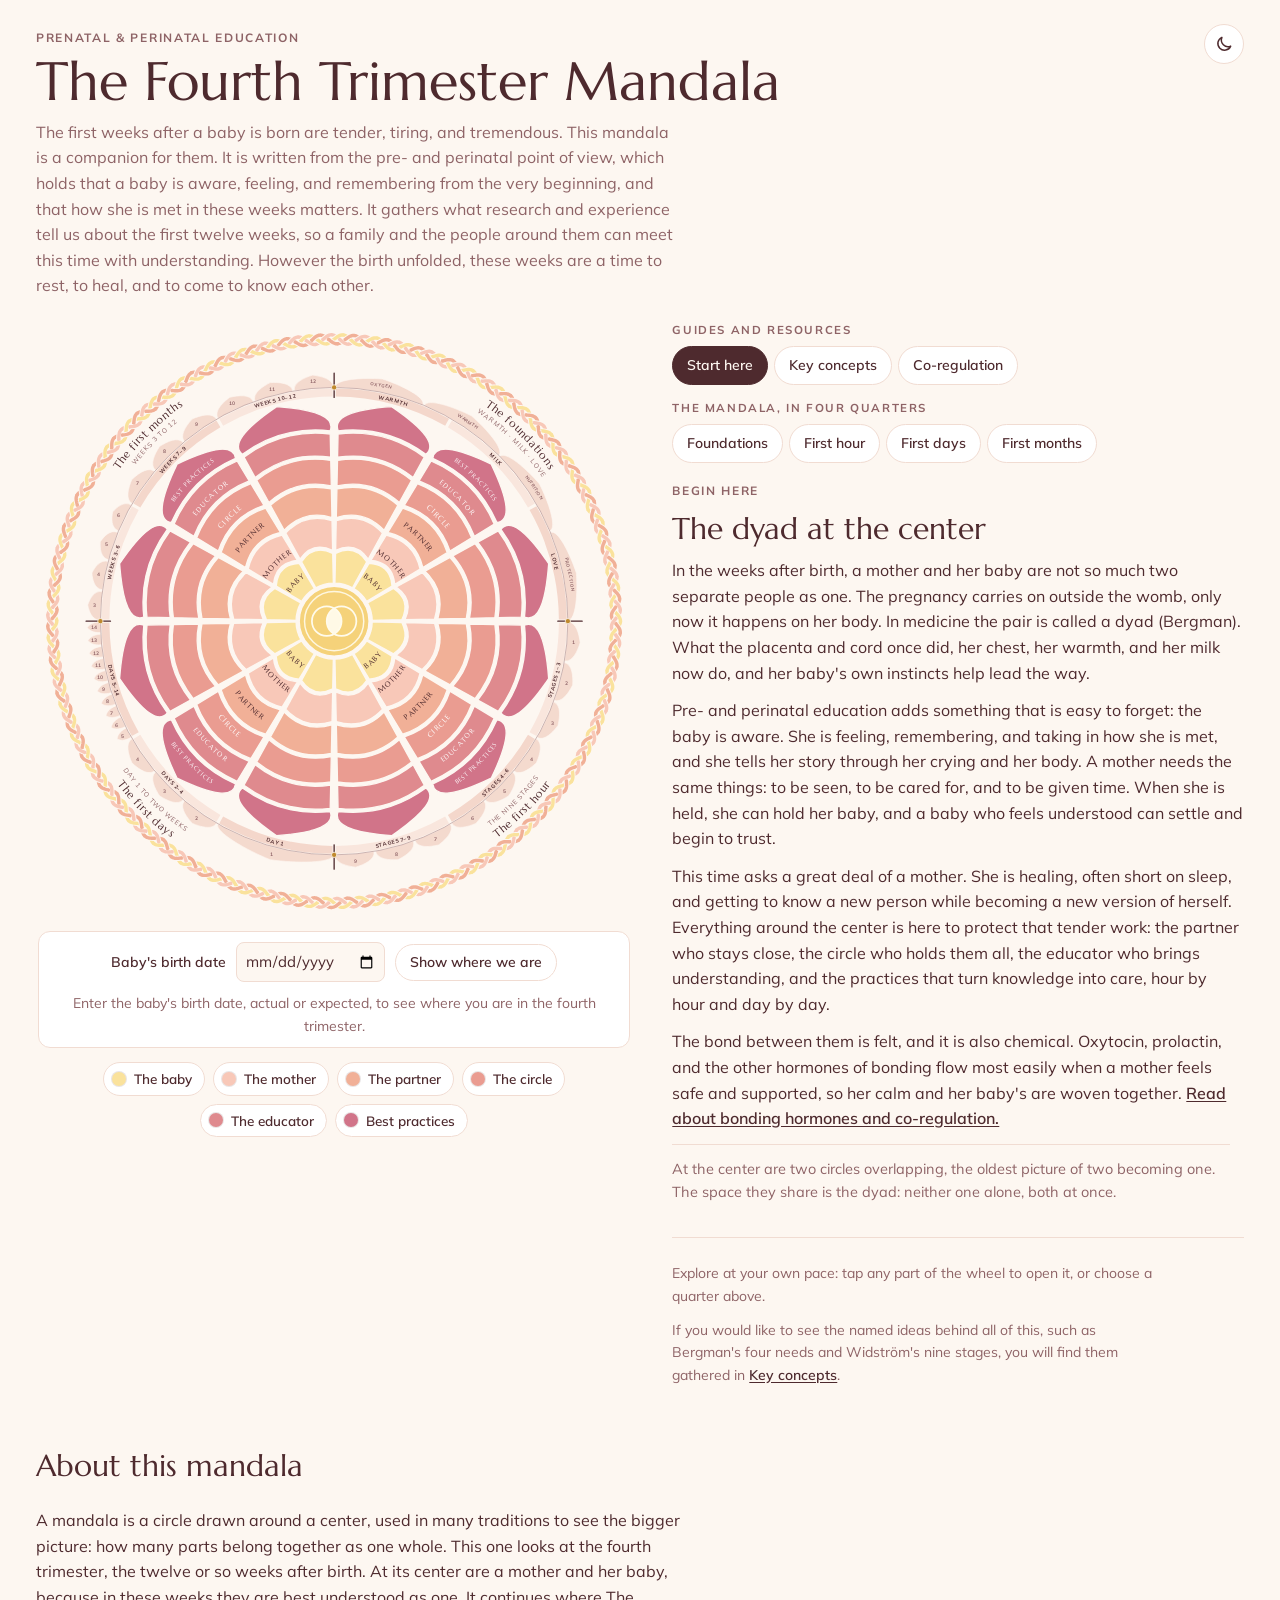
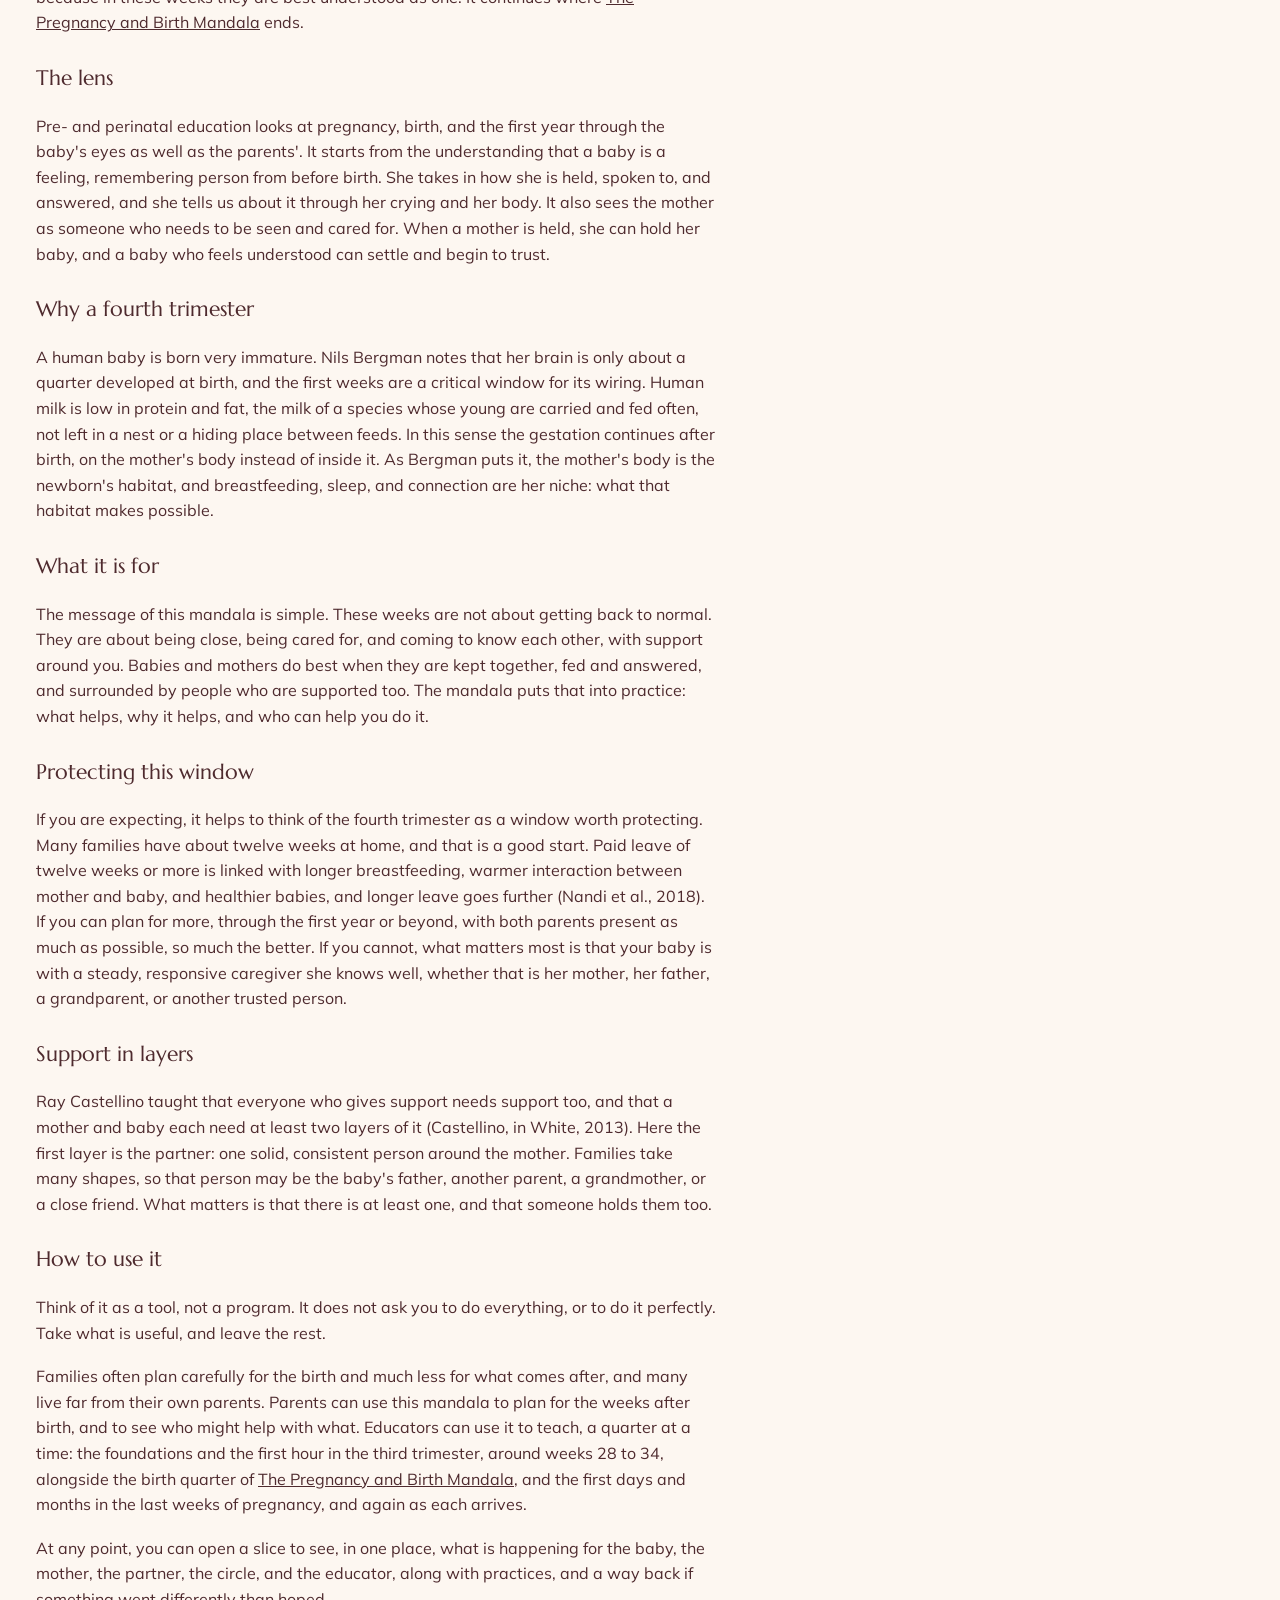
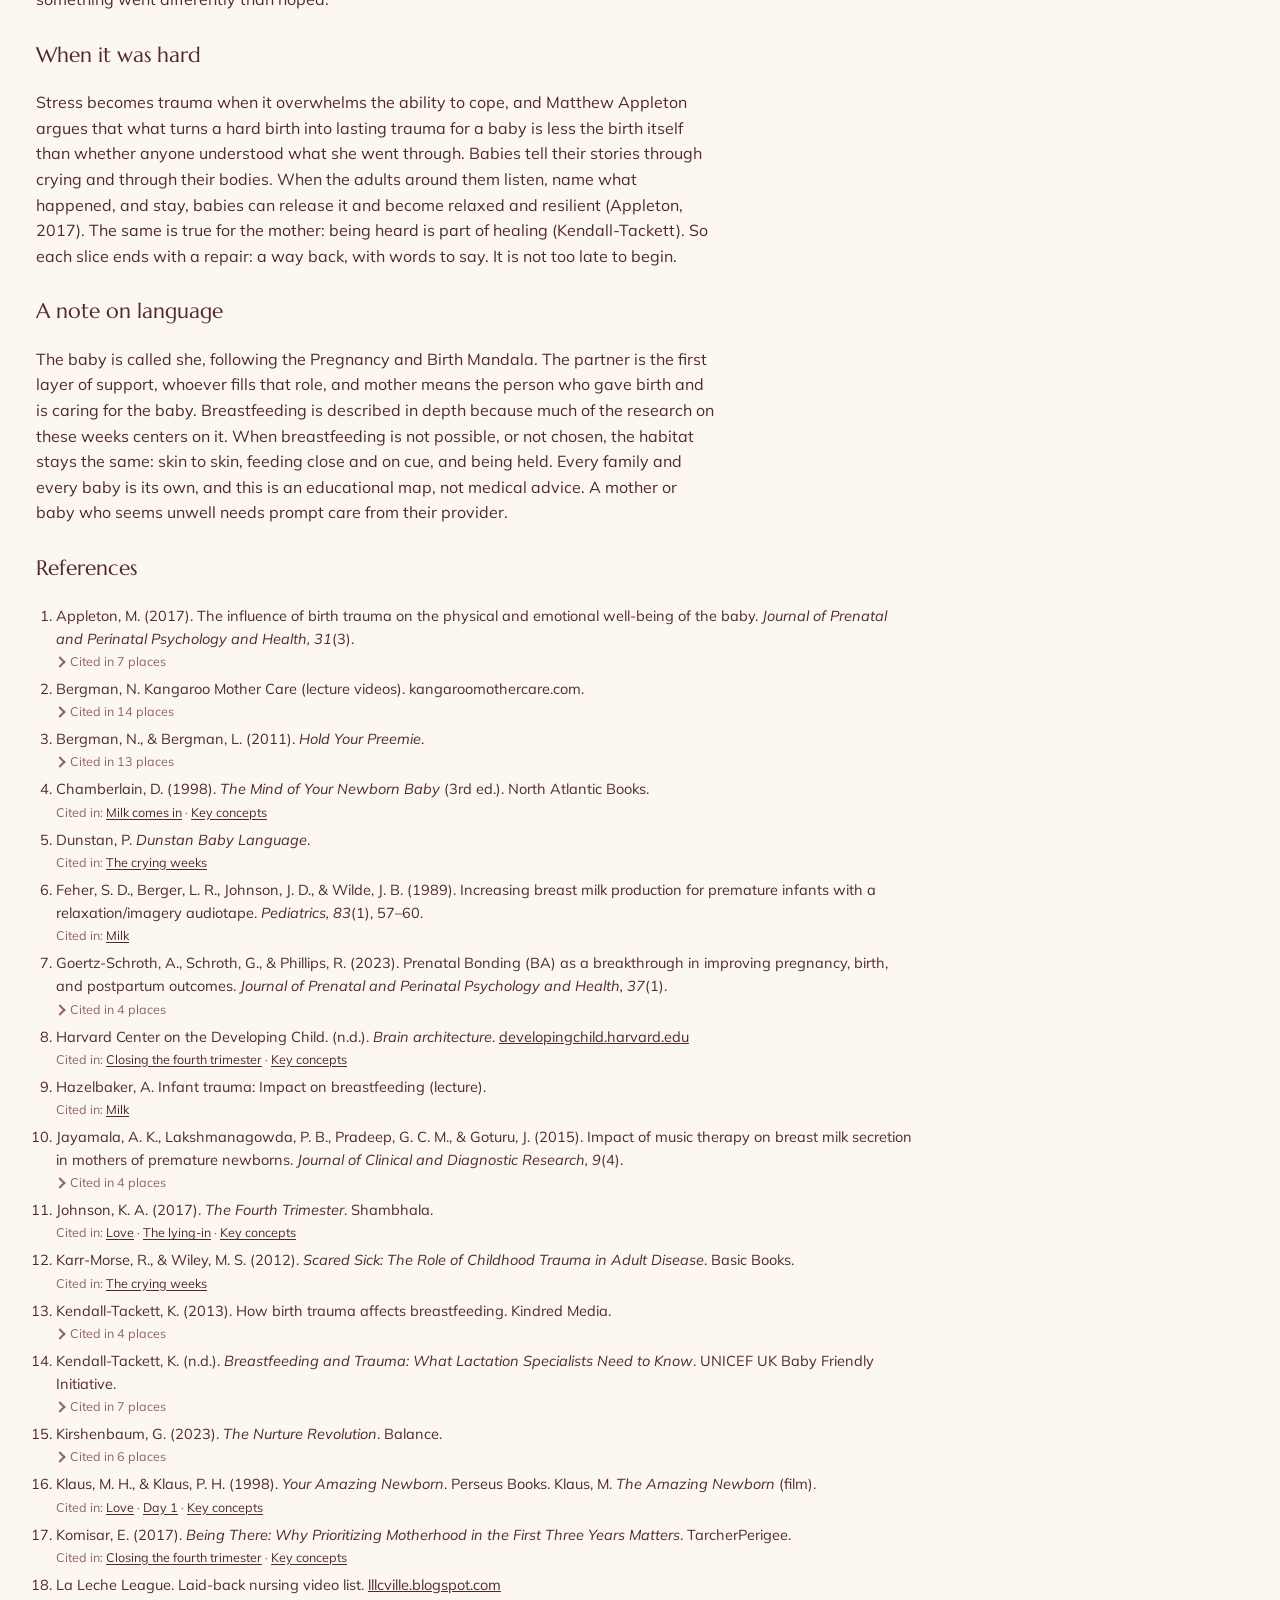
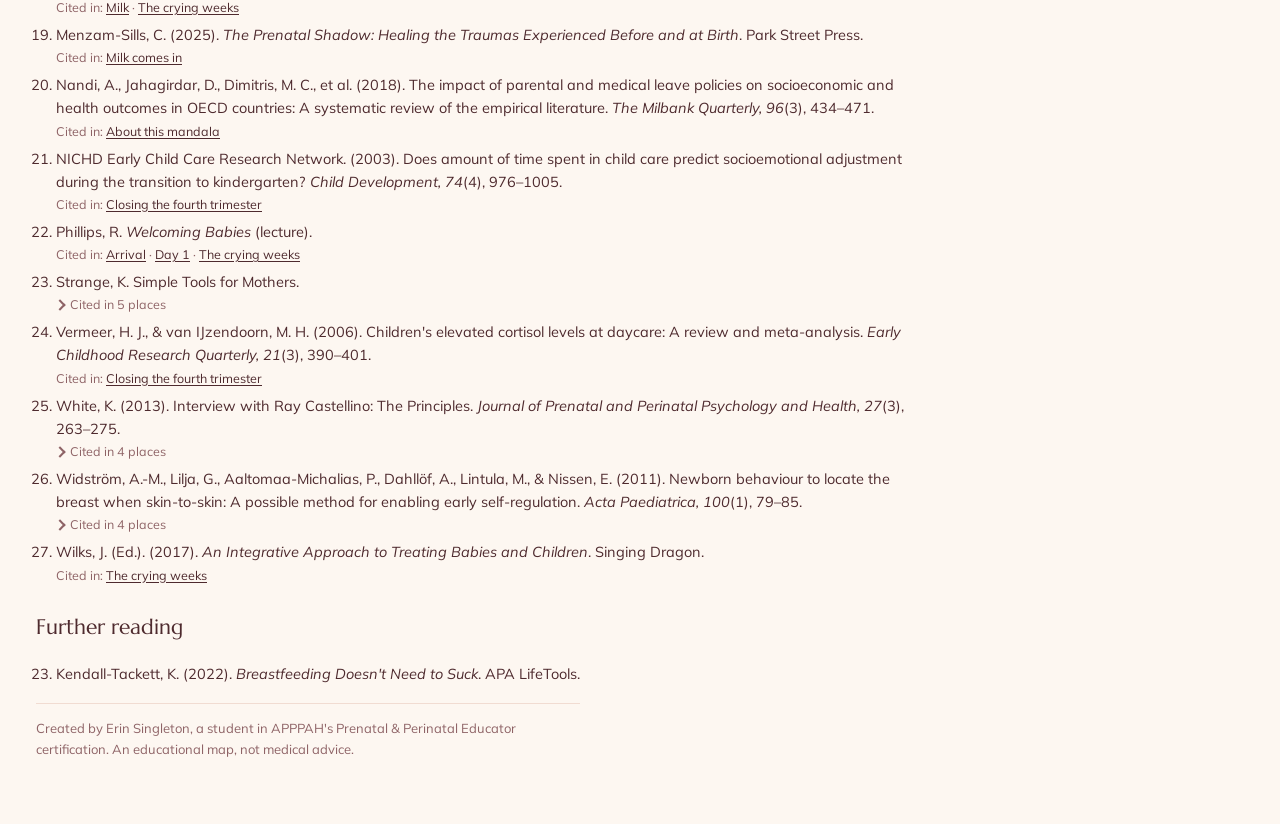
==== commit 40c90b24: "A longer fourth trimester: Protecting this window in About, a Key concepts card, and a best practice" ====
--- a/index.html
+++ b/index.html
@@ -272,6 +272,8 @@
     <p>A human baby is born very immature. Nils Bergman notes that her brain is only about a quarter developed at birth, and the first weeks are a critical window for its wiring. Human milk is low in protein and fat, the milk of a species whose young are carried and fed often, not left in a nest or a hiding place between feeds. In this sense the gestation continues after birth, on the mother's body instead of inside it. As Bergman puts it, the mother's body is the newborn's habitat, and breastfeeding, sleep, and connection are her niche: what that habitat makes possible.</p>
     <h3>What it is for</h3>
     <p>The message of this mandala is simple. These weeks are not about getting back to normal. They are about being close, being cared for, and coming to know each other, with support around you. Babies and mothers do best when they are kept together, fed and answered, and surrounded by people who are supported too. The mandala puts that into practice: what helps, why it helps, and who can help you do it.</p>
+    <h3>Protecting this window</h3>
+    <p>If you are expecting, it helps to think of the fourth trimester as a window worth protecting. Many families have about twelve weeks at home, and that is a good start. Paid leave of twelve weeks or more is linked with longer breastfeeding, warmer interaction between mother and baby, and healthier babies, and longer leave goes further (Nandi et al., 2018). If you can plan for more, through the first year or beyond, with both parents present as much as possible, so much the better. If you cannot, what matters most is that your baby is with a steady, responsive caregiver she knows well, whether that is her mother, her father, a grandparent, or another trusted person.</p>
     <h3>Support in layers</h3>
     <p>Ray Castellino taught that everyone who gives support needs support too, and that a mother and baby each need at least two layers of it (Castellino, in White, 2013). Here the first layer is the partner: one solid, consistent person around the mother. Families take many shapes, so that person may be the baby's father, another parent, a grandmother, or a close friend. What matters is that there is at least one, and that someone holds them too.</p>
     <h3>How to use it</h3>
@@ -291,6 +293,7 @@
       <li>Dunstan, P. <i>Dunstan Baby Language</i>.</li>
       <li>Feher, S. D., Berger, L. R., Johnson, J. D., &amp; Wilde, J. B. (1989). Increasing breast milk production for premature infants with a relaxation/imagery audiotape. <i>Pediatrics, 83</i>(1), 57–60.</li>
       <li>Goertz-Schroth, A., Schroth, G., &amp; Phillips, R. (2023). Prenatal Bonding (BA) as a breakthrough in improving pregnancy, birth, and postpartum outcomes. <i>Journal of Prenatal and Perinatal Psychology and Health, 37</i>(1).</li>
+      <li>Harvard Center on the Developing Child. (n.d.). <i>Brain architecture</i>. <a href="https://developingchild.harvard.edu/key-concept/brain-architecture" target="_blank" rel="noopener">developingchild.harvard.edu</a></li>
       <li>Hazelbaker, A. Infant trauma: Impact on breastfeeding (lecture).</li>
       <li>Jayamala, A. K., Lakshmanagowda, P. B., Pradeep, G. C. M., &amp; Goturu, J. (2015). Impact of music therapy on breast milk secretion in mothers of premature newborns. <i>Journal of Clinical and Diagnostic Research, 9</i>(4).</li>
       <li>Johnson, K. A. (2017). <i>The Fourth Trimester</i>. Shambhala.</li>
@@ -299,10 +302,14 @@
       <li>Kendall-Tackett, K. (n.d.). <i>Breastfeeding and Trauma: What Lactation Specialists Need to Know</i>. UNICEF UK Baby Friendly Initiative.</li>
       <li>Kirshenbaum, G. (2023). <i>The Nurture Revolution</i>. Balance.</li>
       <li>Klaus, M. H., &amp; Klaus, P. H. (1998). <i>Your Amazing Newborn</i>. Perseus Books. Klaus, M. <i>The Amazing Newborn</i> (film).</li>
+      <li>Komisar, E. (2017). <i>Being There: Why Prioritizing Motherhood in the First Three Years Matters</i>. TarcherPerigee.</li>
       <li>La Leche League. Laid-back nursing video list. <a href="http://lllcville.blogspot.com/p/blog-page.html" target="_blank" rel="noopener">lllcville.blogspot.com</a></li>
       <li>Menzam-Sills, C. (2025). <i>The Prenatal Shadow: Healing the Traumas Experienced Before and at Birth</i>. Park Street Press.</li>
+      <li>Nandi, A., Jahagirdar, D., Dimitris, M. C., et al. (2018). The impact of parental and medical leave policies on socioeconomic and health outcomes in OECD countries: A systematic review of the empirical literature. <i>The Milbank Quarterly, 96</i>(3), 434–471.</li>
+      <li>NICHD Early Child Care Research Network. (2003). Does amount of time spent in child care predict socioemotional adjustment during the transition to kindergarten? <i>Child Development, 74</i>(4), 976–1005.</li>
       <li>Phillips, R. <i>Welcoming Babies</i> (lecture).</li>
       <li>Strange, K. Simple Tools for Mothers.</li>
+      <li>Vermeer, H. J., &amp; van IJzendoorn, M. H. (2006). Children's elevated cortisol levels at daycare: A review and meta-analysis. <i>Early Childhood Research Quarterly, 21</i>(3), 390–401.</li>
       <li>White, K. (2013). Interview with Ray Castellino: The Principles. <i>Journal of Prenatal and Perinatal Psychology and Health, 27</i>(3), 263–275.</li>
       <li>Widström, A.-M., Lilja, G., Aaltomaa-Michalias, P., Dahllöf, A., Lintula, M., &amp; Nissen, E. (2011). Newborn behaviour to locate the breast when skin-to-skin: A possible method for enabling early self-regulation. <i>Acta Paediatrica, 100</i>(1), 79–85.</li>
       <li>Wilks, J. (Ed.). (2017). <i>An Integrative Approach to Treating Babies and Children</i>. Singing Dragon.</li>
@@ -678,9 +685,9 @@
        ["Keep the milk going.","If breastfeeding, plan pumping or feeding at work with the employer ahead of time."],
        ["Reconnect after time apart.","A feed or skin to skin, a slow hello, and telling her you are back."],
        ["Keep carrying.","She is still a carried baby. Closeness remains her habitat long after twelve weeks."],
-       ["Look back together.","Tell the story of these months to each other, and to her: the hard parts, the tender parts, and how you came through them together."]],
+       ["Look back together.","Tell the story of these months to each other, and to her: the hard parts, the tender parts, and how you came through them together."], ["Plan for closeness beyond twelve weeks.","Many families can be home for only so long. If you can arrange more, in the first year or beyond, or share it between parents, your baby has more of the steady closeness she is still growing on. If you cannot, a steady, responsive caregiver she knows well can carry that closeness too, and so can time together at the end of the day."]],
      src:"Bergman"},
-   edu:{"tip": "What the fourth trimester leaves behind: patterns of being held and reunited.", "view": "PPN education looks beyond twelve weeks. The patterns set now, of being held, answered, and reunited, become part of how a child expects the world to meet her, and they can keep growing and healing throughout life.", "deep": ["<b>A brain still growing.</b> About 25 percent developed at birth, a baby's brain reaches about 80 percent of its development by around 21 months (Bergman).", "<b>Across generations.</b> Parents' own early stories can surface in these months. Prenatal Bonding (BA) takes a history of both parents to look for intergenerational patterns (Goertz-Schroth et al., 2023), and healing them helps the next child too."], "src": "Bergman; Goertz-Schroth et al. (2023)"},
+   edu:{"tip": "What the fourth trimester leaves behind: patterns of being held and reunited.", "view": "PPN education looks beyond twelve weeks. The patterns set now, of being held, answered, and reunited, become part of how a child expects the world to meet her, and they can keep growing and healing throughout life.", "deep": ["<b>A brain still growing.</b> About 25 percent developed at birth, a baby's brain reaches about 80 percent of its development by around 21 months (Bergman).", "<b>Across generations.</b> Parents' own early stories can surface in these months. Prenatal Bonding (BA) takes a history of both parents to look for intergenerational patterns (Goertz-Schroth et al., 2023), and healing them helps the next child too.", "<b>What the research supports.</b> A baby's brain builds from the bottom up, with especially rapid growth in the first few years, and the connections that form early are the base for those that come later. Warm, responsive back-and-forth with caregivers, which the Harvard Center on the Developing Child calls serve and return, is a major influence on that growth (Harvard Center on the Developing Child). Kirshenbaum treats the first three years as a key window for this wiring, and Komisar argues for a parent's steady presence across them (Kirshenbaum, 2023; Komisar, 2017).", "<b>More hours in care, a small difference.</b> In a large US study, more hours a week in regular care away from the mother went with slightly more behavior problems. The difference was small, most children were within the typical range, warm, sensitive care softened it, and the study cannot show cause (NICHD Early Child Care Research Network, 2003). Children's stress hormone levels also rise over the day in group care, most in children under three (Vermeer and van IJzendoorn, 2006).", "<b>A steady caregiver.</b> What the research points to is a steady, attuned, responsive caregiver, and that can be a mother, a father, a grandparent, or another trusted person.", "<b>Planning the window.</b> The third trimester is a good time to talk it through: how much time each parent can be home, who the steady, familiar caregivers will be, and who will hold the parents too. Families who plan for the weeks after birth, and not only for the birth, tend to feel less alone in them.", "<b>When care away from you is needed.</b> Warm, sensitive care softened the differences in the large US study (NICHD Early Child Care Research Network, 2003), so it is worth asking caregivers how they respond to a baby's cues, and introducing them gradually, with a parent there at first.", "<b>Where views differ.</b> Some writers hold that the mother's presence in the first three years matters most (Komisar, 2017). The research points more broadly to steady, responsive caregivers, and families are best placed to weigh what is possible for them."], "src": "Bergman; Goertz-Schroth et al. (2023)"},
    repair:["After every separation", "Each time apart can end in a reunion. When you come back, slow down, hold her, and tell her: “I was away, and I came back. I am here now.” Every reunion repeats what these twelve weeks have been teaching her: she is held, she is understood, and her people come back."]}
 ];
 
@@ -1250,6 +1257,8 @@
   const pages=SLICES.map((sl,i)=>({id:"s:"+i,label:sl.t,text:txt(sl)}));
   pages.push({id:"g:calm",label:"Co-regulation",text:txt([HORMONES,COREG,WAYS,showCalm])});
   if(typeof KEYS!=="undefined") pages.push({id:"g:key",label:"Key concepts",text:txt(KEYS)});
+  const ab=document.getElementById("about").cloneNode(true); ab.querySelectorAll("ol.refs").forEach(o=>o.remove());
+  pages.push({id:"a:about",label:"About this mandala",text:ab.textContent.replace(/\s+/g," ")});
   items.forEach(it=>{
     const found=pages.filter(pg=>refHit(it,pg.text)); if(!found.length) return;
     const links=found.map(pg=>`<a href="#" data-cite="${pg.id}">${pg.label}</a>`).join(" · ");
@@ -1258,7 +1267,8 @@
   });
   document.querySelector("#about").addEventListener("click",e=>{ const a=e.target.closest("a[data-cite]"); if(!a) return; e.preventDefault();
     const [k,v]=a.dataset.cite.split(":");
-    if(k==="s"){ const i=+v; select(Math.floor(i/3),null,i,true); }
+    if(k==="a"){ document.getElementById("about").scrollIntoView({behavior:"smooth",block:"start"}); }
+    else if(k==="s"){ const i=+v; select(Math.floor(i/3),null,i,true); }
     else if(v==="calm") showCalm(true); else if(v==="key") showKeys(true); });
 }
 annotateRefs();
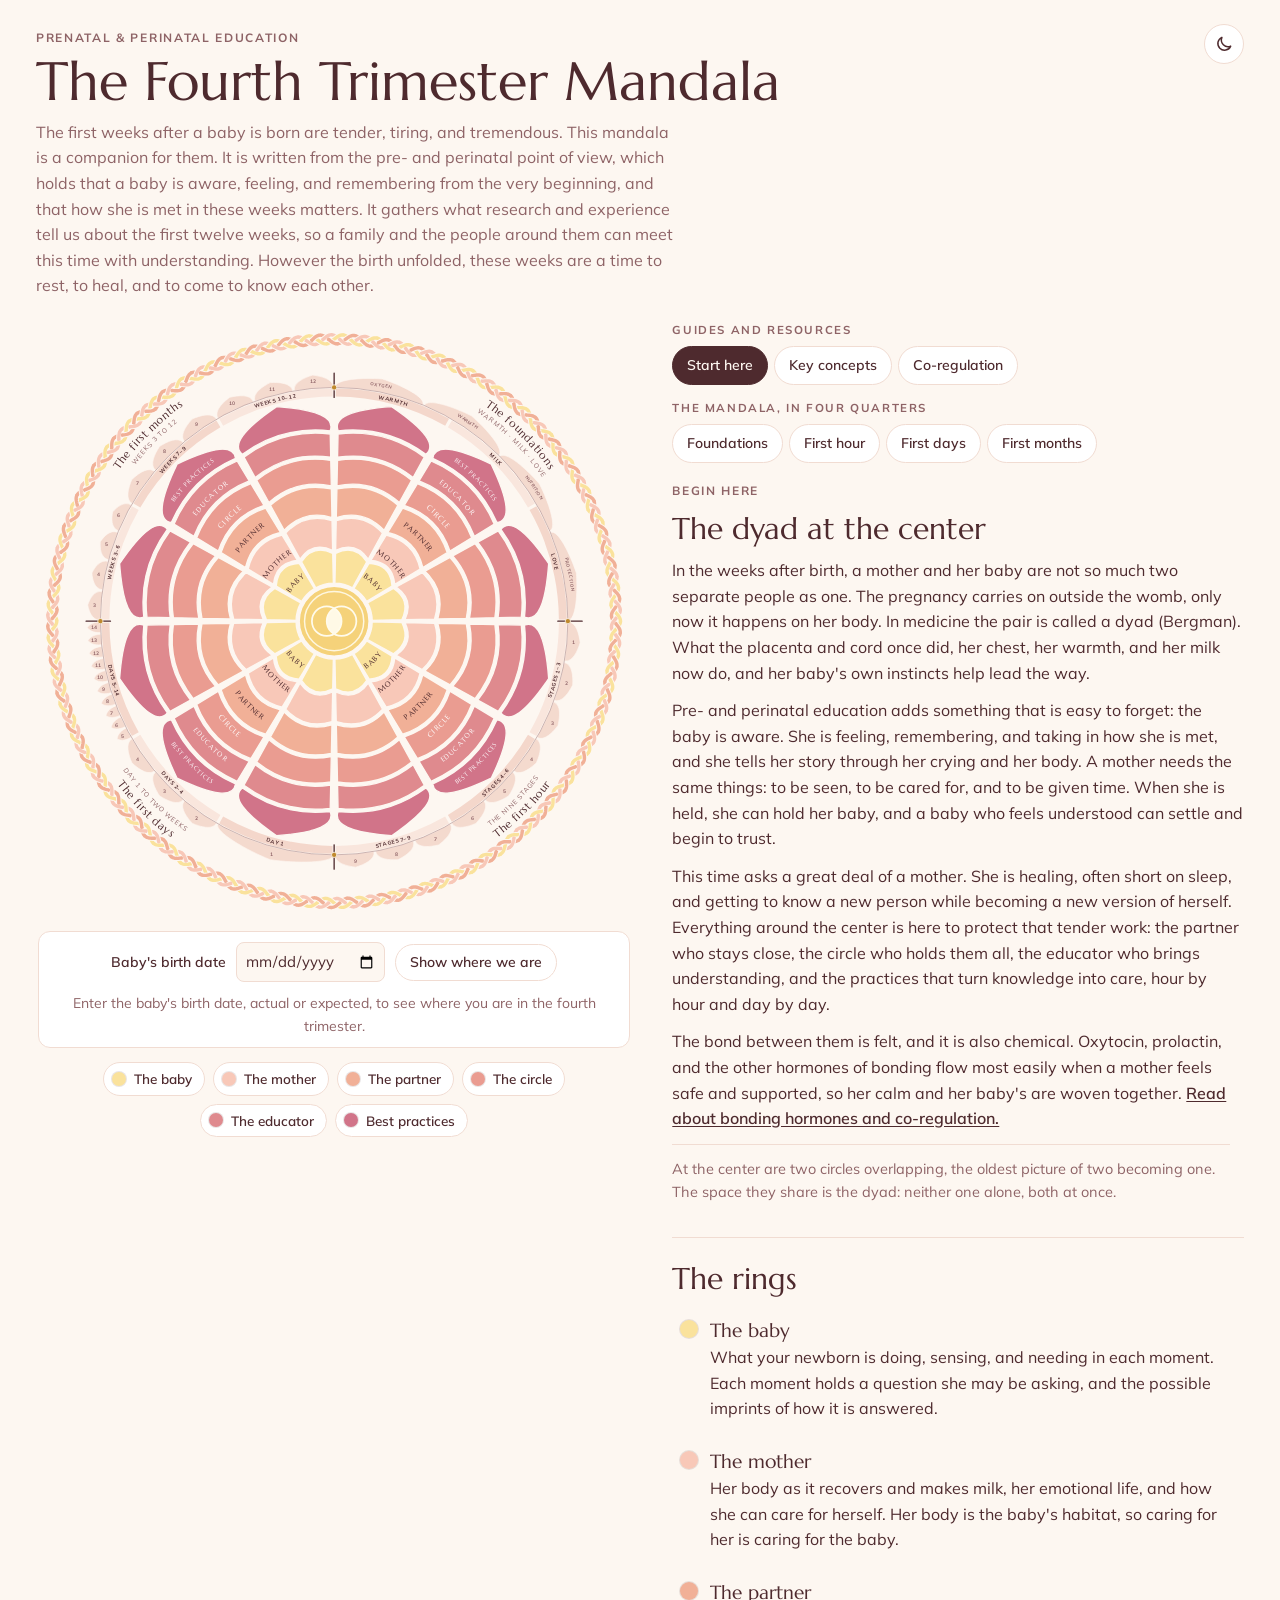
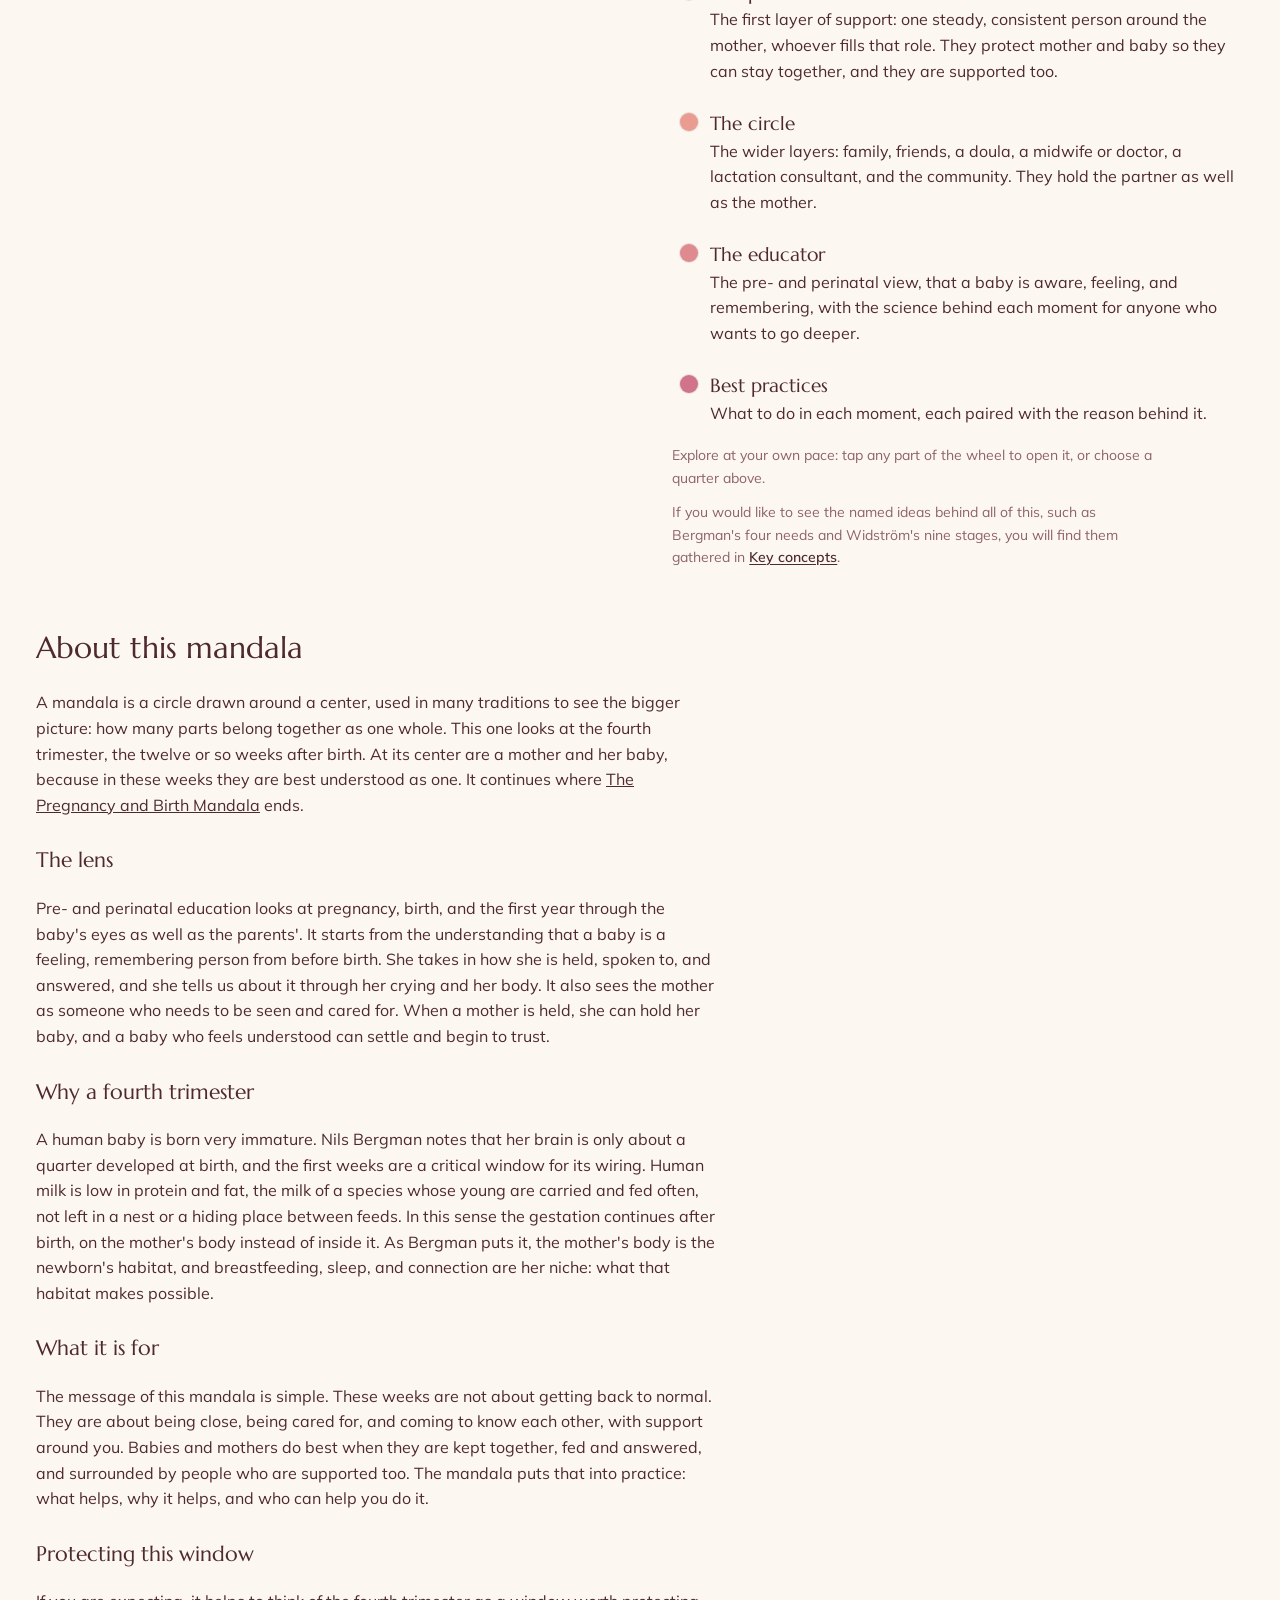
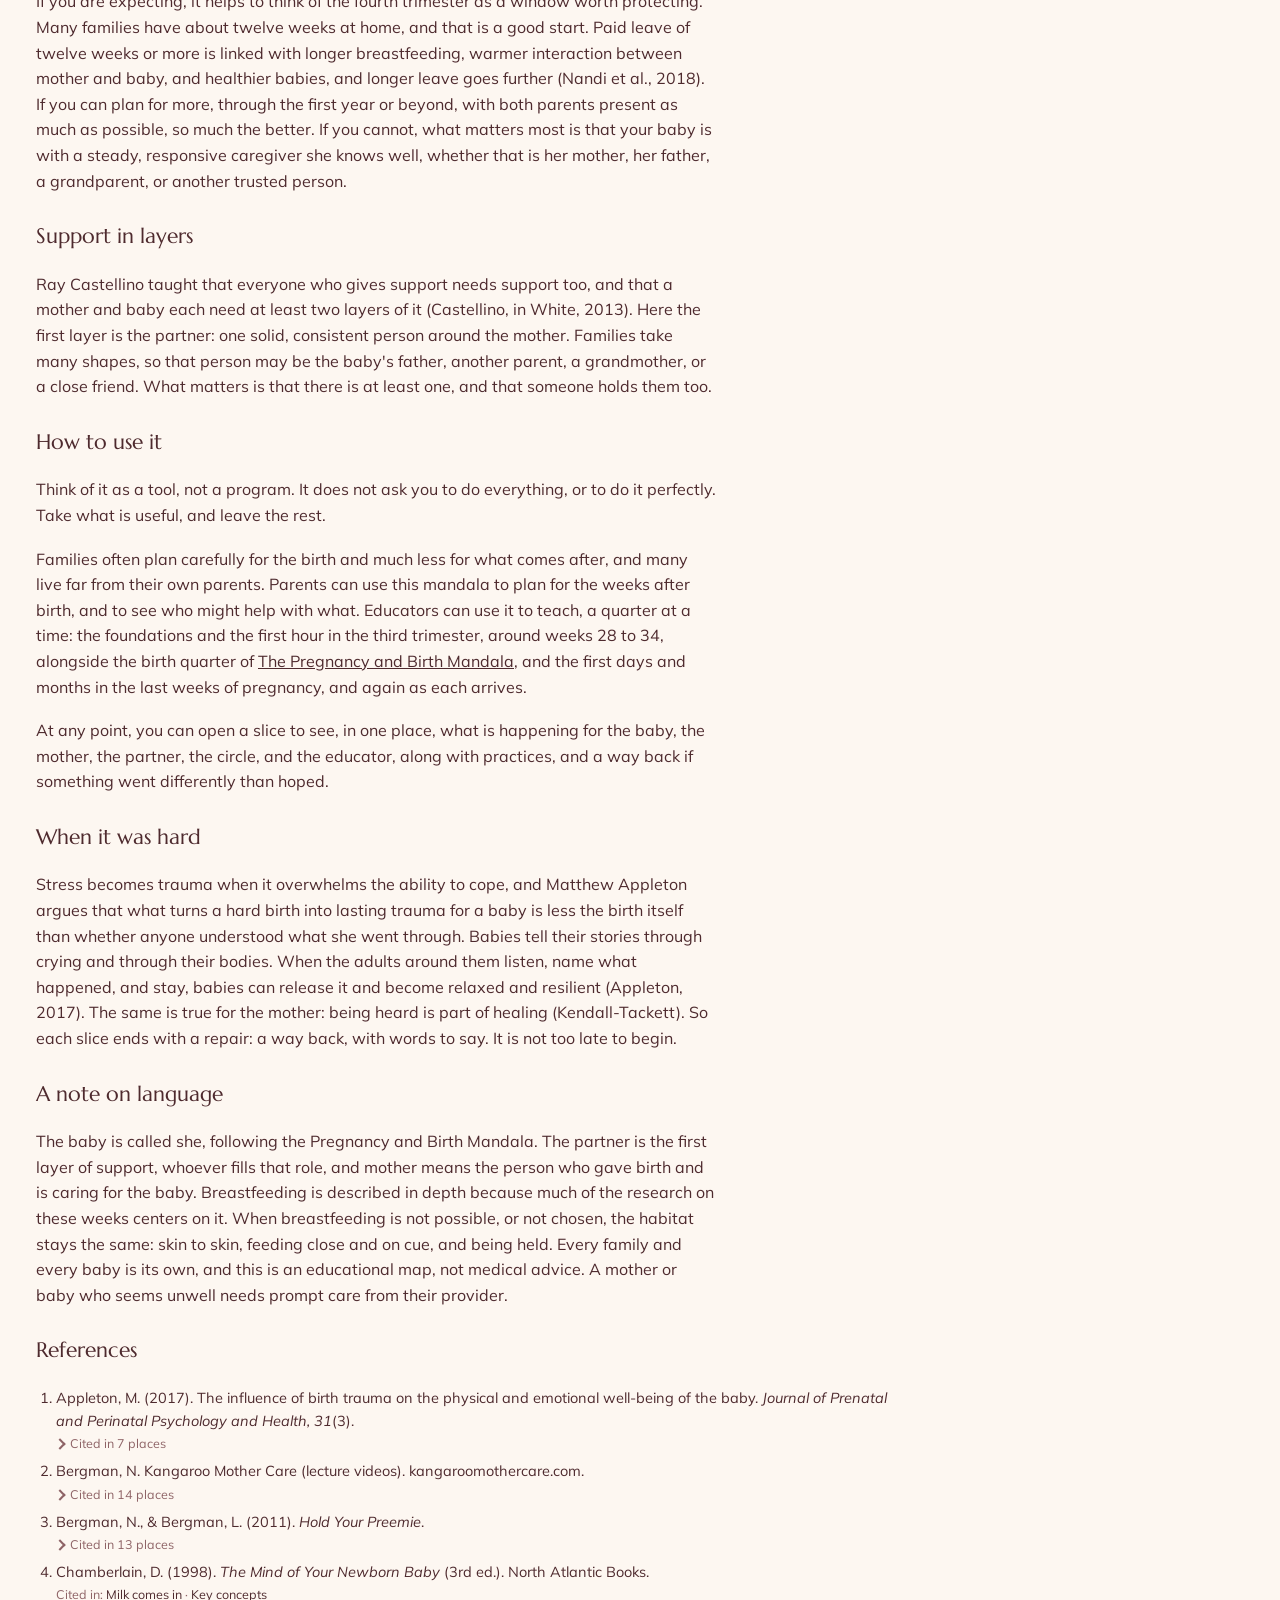
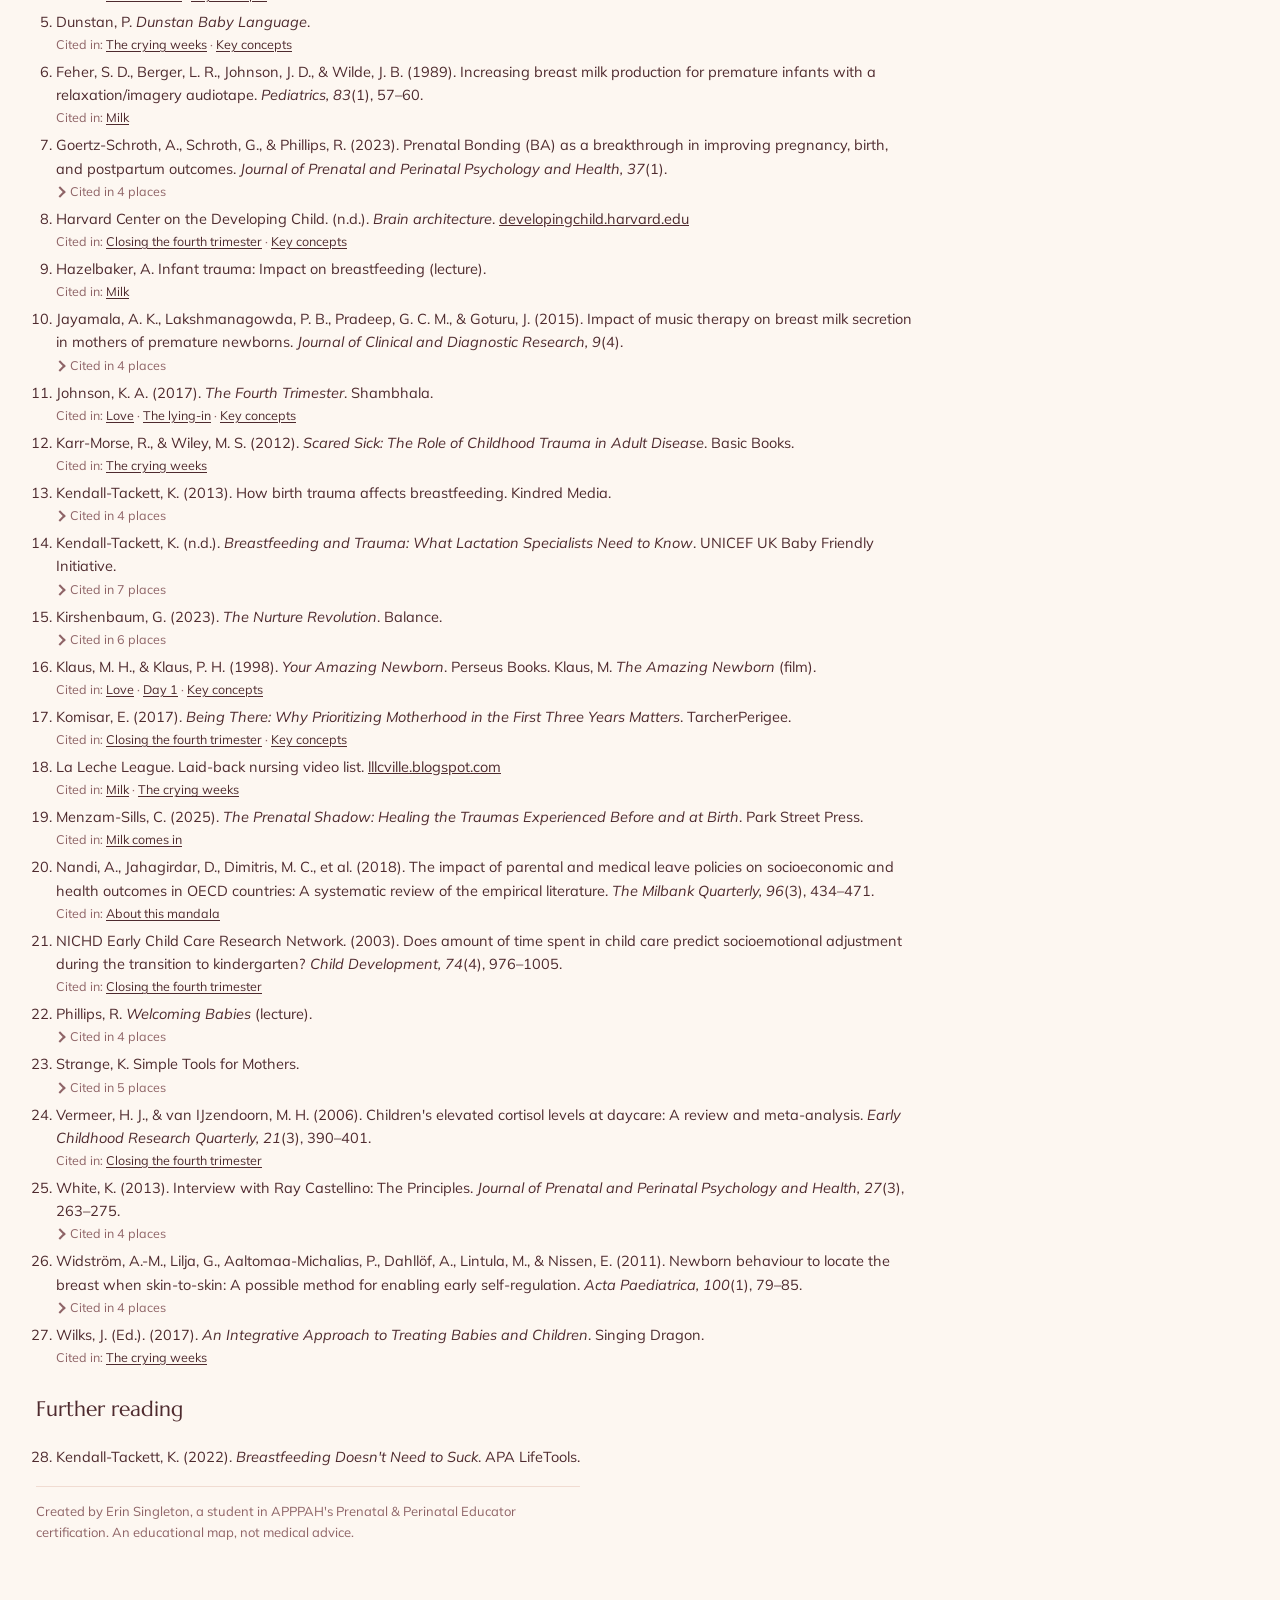
==== commit 6f48b6fb: "Ring descriptions on Start here and the key buttons open them, Key concepts cards for cry sounds, a " ====
--- a/index.html
+++ b/index.html
@@ -177,7 +177,7 @@
 .center-msg .sym{font-size:14.5px;color:var(--muted);border-top:1px solid var(--line);padding-top:12px}
 .center-msg + .intro{margin-top:16px;padding-top:24px;border-top:1px solid var(--line)}
 .legend{display:grid;gap:12px;margin:0;padding:0;list-style:none}
-.legend li{display:grid;grid-template-columns:18px 1fr;gap:12px;align-items:start}
+.legend li{display:grid;grid-template-columns:18px 1fr;gap:12px;align-items:start;padding:6px 8px;border-radius:8px;transition:background .4s ease;scroll-margin-top:16px}
 .legend .sw{margin-top:5px;width:18px;height:18px}
 .legend b{font-family:var(--display);font-weight:400;font-size:19px;display:block}
 .legend .more{margin:10px 0 0}
@@ -217,7 +217,7 @@
 .refnote a{color:inherit;text-decoration:underline;text-underline-offset:2px}
 .refnote a:hover{color:var(--ink)}
 ol.refs li{transition:background .4s ease}
-ol.refs li.refhit{background:color-mix(in srgb, var(--edu) 30%, transparent);border-radius:6px}
+ol.refs li.refhit,.legend li.refhit{background:color-mix(in srgb, var(--edu) 30%, transparent);border-radius:6px}
 .citedin{display:block;margin-top:1px;font-size:12.5px;color:var(--muted)}
 .citedin summary{cursor:pointer;list-style:none}
 .citedin summary::-webkit-details-marker{display:none}
@@ -628,7 +628,7 @@
    best:{tip:"Carry her more, answer her cries, and take turns. At your limit, lay her down safely and breathe.",
      items:[["Carry her more.","Carrying her through the day often helps her settle."],
        ["Answer her cries whenever you can.","Needs first, then listening. You will not always know why she is crying, and staying with her is the answer that matters most."],
-       ["Try her reflex sounds.","Some parents find Dunstan's five sounds helpful: “neh” hungry, “owh” sleepy, “heh” discomfort, “eairh” lower gas, “eh” a burp."],
+       ["Try her reflex sounds.","Some parents find Dunstan's five early cry sounds helpful. <a class='go' href='#' data-go='keycard:her-cry-sounds'>Each one is described in Key concepts.</a>"],
        ["At your limit, pause.","When you reach your limit, lay your baby down somewhere safe, step away for a few minutes, breathe, and call someone for help. Shaking a baby can cause serious brain injury, so a safe place and a few slow breaths are the right move."],
        ["Check in on both parents.","Ask each other honestly how you are, and reach out early."],
        ["The magical daddy hold.","Any partner can do it. Swaddle her arms and shoulders snugly, hands near her face. Lay her on her side along your forearm, head near your elbow facing out, nose clear of the blanket, body snug against your chest, feet tucked in. Then rock gently up and down, bending your knees, and back and forth, like the motion she felt as her mother walked (Phillips). Keep the swaddle loose at her hips. Once she settles, lay her on her back to sleep, and stop swaddling when she starts to roll."]],
@@ -1023,9 +1023,21 @@
   showIntro();
   if(user && window.matchMedia("(max-width:900px)").matches) panel.scrollIntoView({behavior:"smooth",block:"start"});
 }
+// a couple of sentences for each ring, shown on the Start here page
+const RING_KEY = {
+  baby:"What your newborn is doing, sensing, and needing in each moment. Each moment holds a question she may be asking, and the possible imprints of how it is answered.",
+  mother:"Her body as it recovers and makes milk, her emotional life, and how she can care for herself. Her body is the baby's habitat, so caring for her is caring for the baby.",
+  partner:"The first layer of support: one steady, consistent person around the mother, whoever fills that role. They protect mother and baby so they can stay together, and they are supported too.",
+  circle:"The wider layers: family, friends, a doula, a midwife or doctor, a lactation consultant, and the community. They hold the partner as well as the mother.",
+  edu:"The pre- and perinatal view, that a baby is aware, feeling, and remembering, with the science behind each moment for anyone who wants to go deeper.",
+  best:"What to do in each moment, each paired with the reason behind it."};
 function showIntro(){
   sel={q:null,ring:null,idx:null}; applySel(); markTabs();
   panel.innerHTML=CENTER_HTML+`<div class="intro" id="intro-read">
+    <h2>The rings</h2>
+    <ul class="legend">
+      ${RING_ORDER.map(k=>`<li id="ringdesc-${k}">${sw(RINGS[k].color)}<div><b>${RINGS[k].name}</b>${RING_KEY[k]}</div></li>`).join("")}
+    </ul>
     <p class="hint">Explore at your own pace: tap any part of the wheel to open it, or choose a quarter above.</p>
     <p class="hint">If you would like to see the named ideas behind all of this, such as Bergman's four needs and Widström's nine stages, you will find them gathered in <a class="go" href="#" data-go="key">Key concepts</a>.</p>
   </div>`;
@@ -1170,7 +1182,7 @@
 const rk=document.getElementById("ringkey");
 RING_ORDER.forEach(k=>{
   const b=document.createElement("button"); b.type="button"; b.innerHTML=sw(RINGS[k].color)+RINGS[k].name;
-  b.addEventListener("click",()=>{ const ts=todaySlice(); const q = sel.q!=null?sel.q:(ts!=null?Math.floor(ts/3):0); select(q,k,null,true); });
+  b.addEventListener("click",()=>{ showIntro(); const li=document.getElementById("ringdesc-"+k); if(li){ li.scrollIntoView({behavior:"smooth",block:"center"}); li.classList.add("refhit"); setTimeout(()=>li.classList.remove("refhit"),2600); } });
   rk.appendChild(b);
 });
 
@@ -1197,6 +1209,8 @@
 function refItems(){
   if(REFITEMS) return REFITEMS;
   const ols=[...document.querySelectorAll("ol.refs")];
+  // keep the numbering continuous when the list is split under Further reading
+  ols.reduce((n,o)=>{ if(n>0) o.setAttribute("start",n+1); return n+o.querySelectorAll("li").length; },0);
   const alias=[["Bergman, N., & Bergman, L.",["(Bergman)","Bergman;"]]];
   const items=ols.flatMap(o=>[...o.querySelectorAll("li")]).map((li,n)=>{
     li.id="ref-"+n;
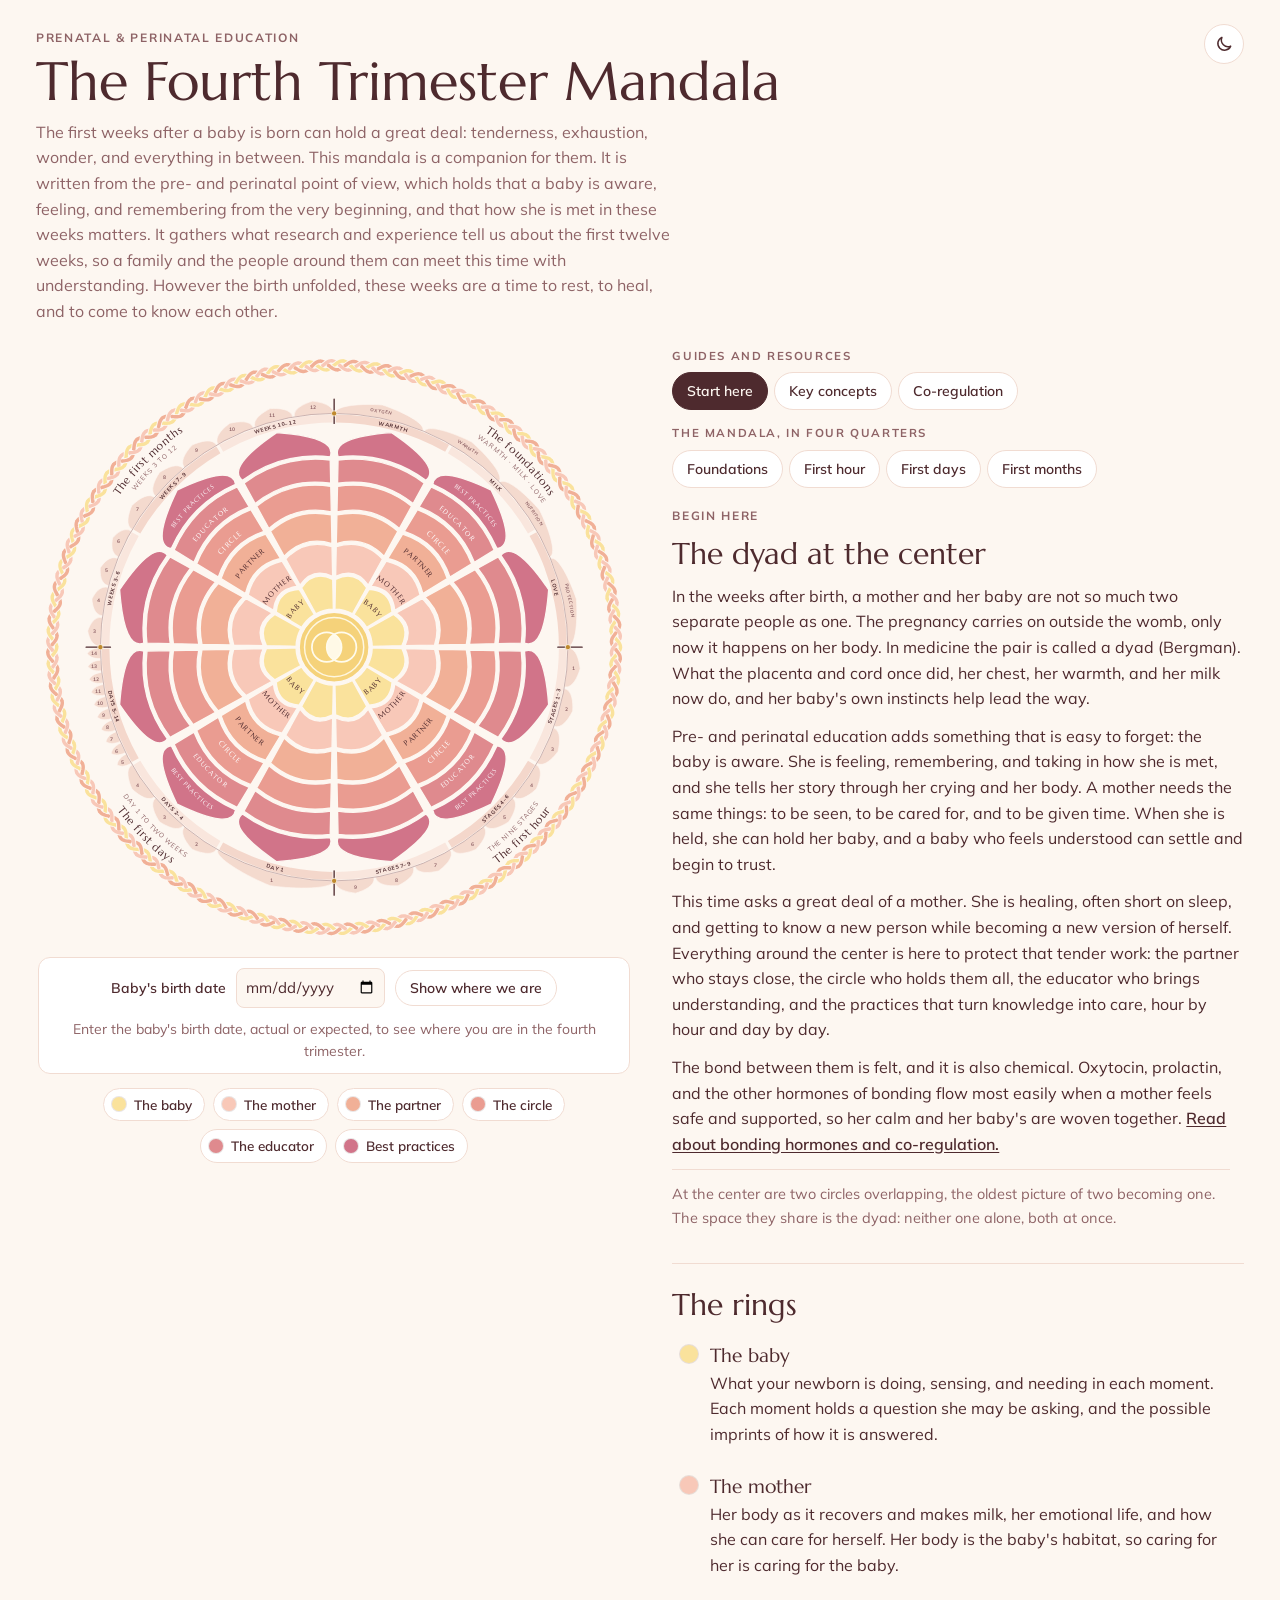
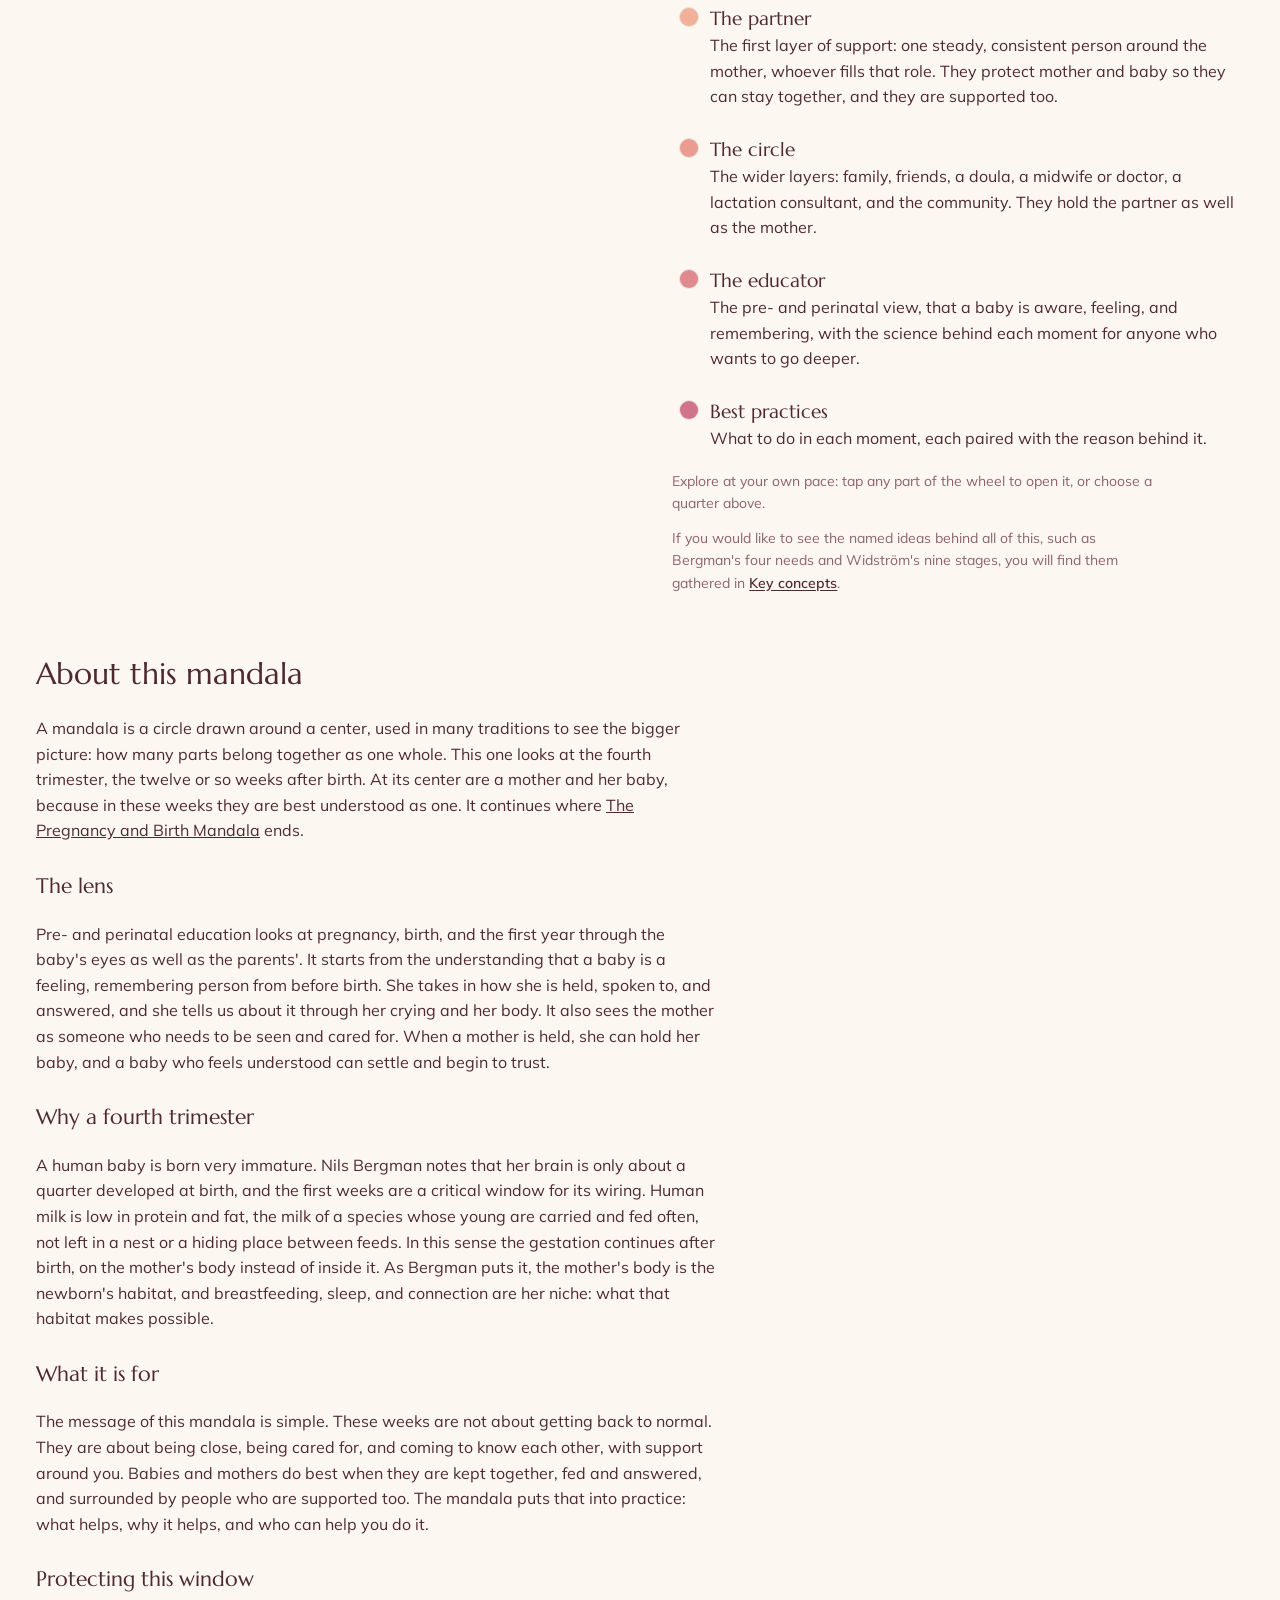
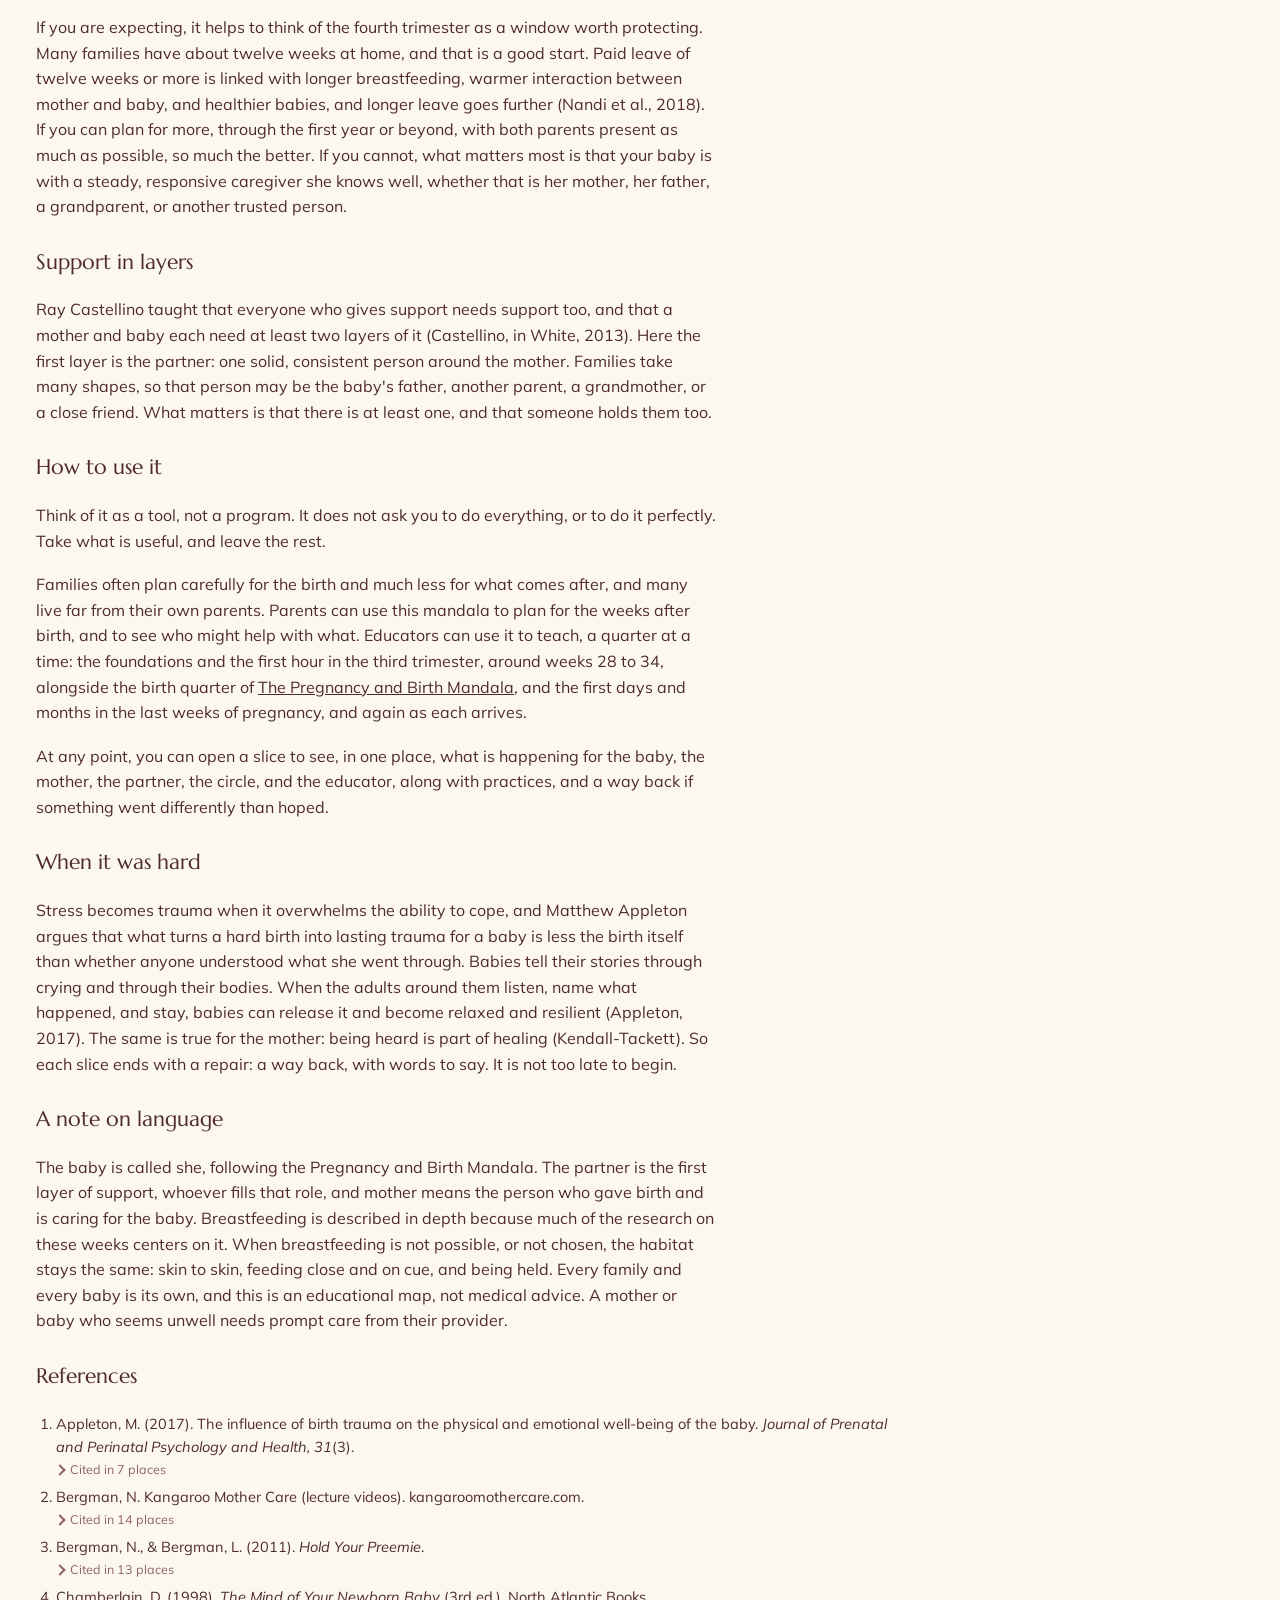
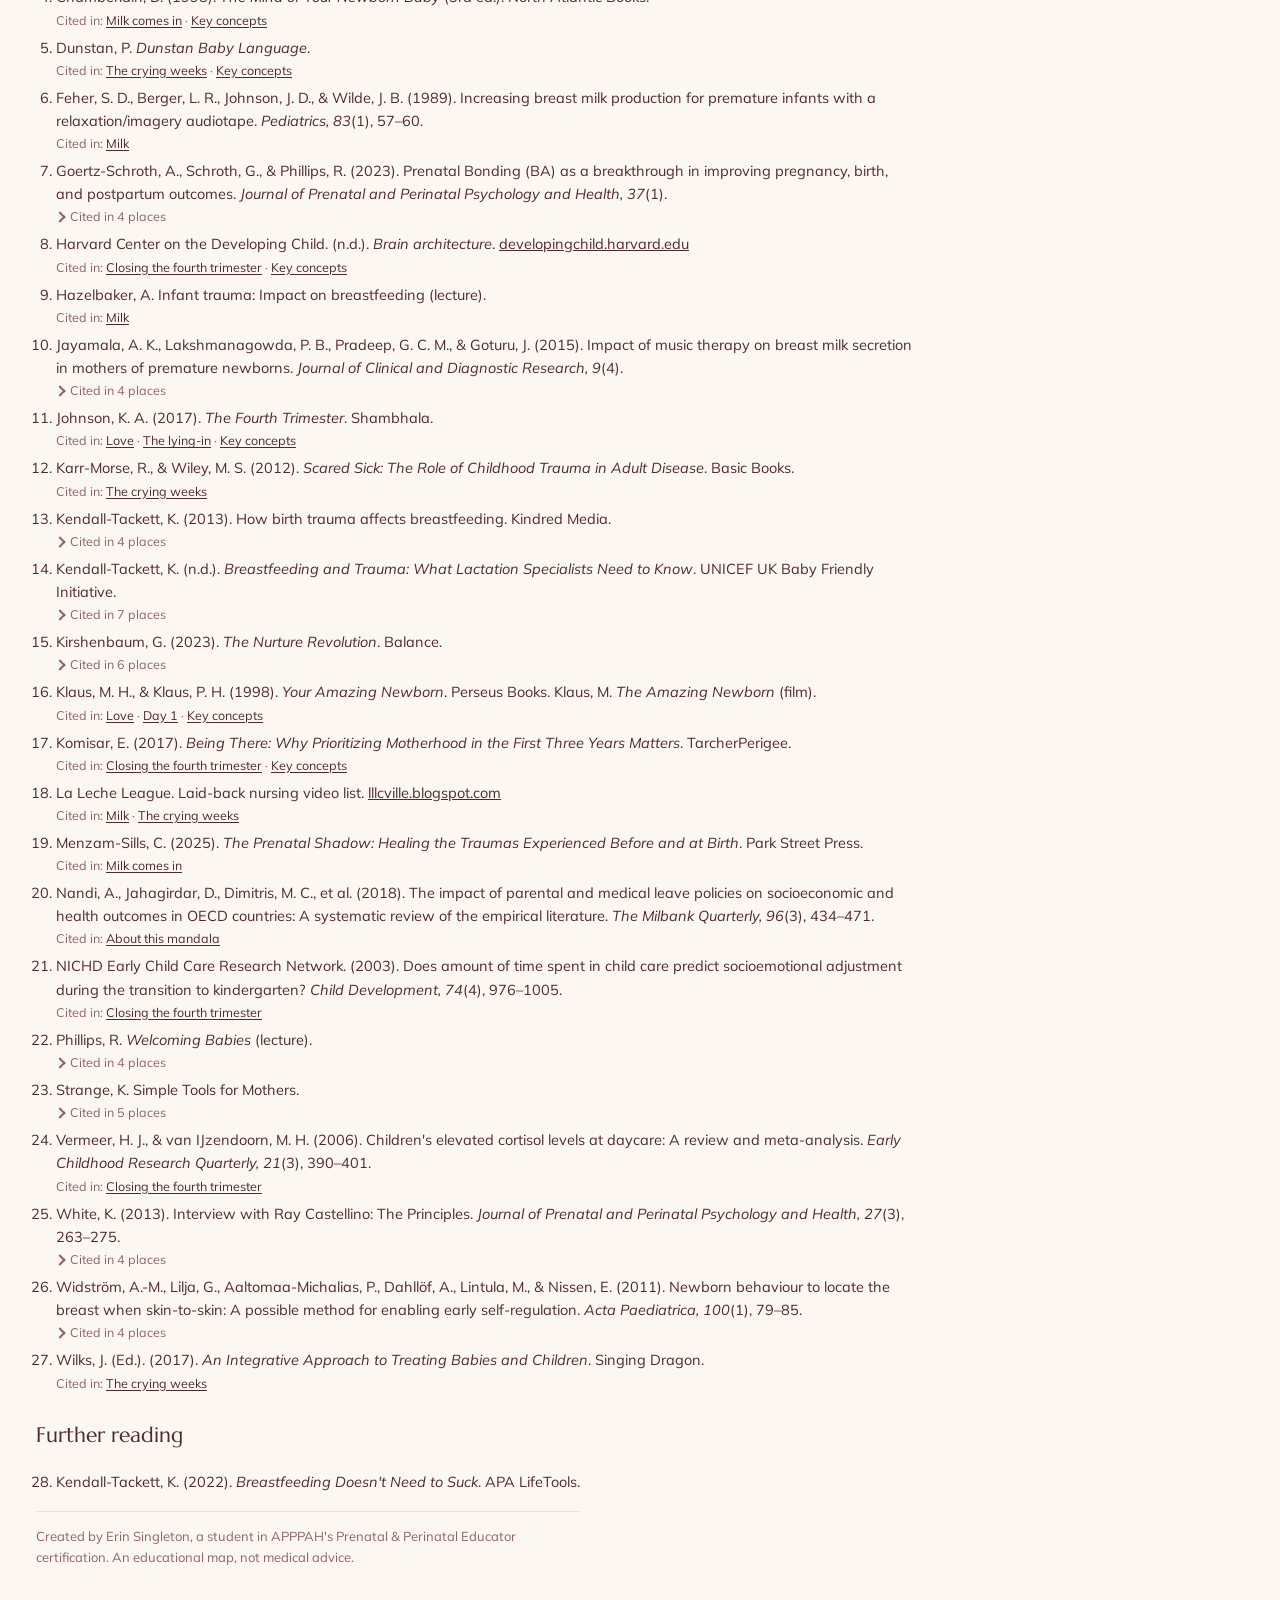
==== commit 582efdd7: "Opening sentence: can hold a great deal" ====
--- a/index.html
+++ b/index.html
@@ -241,7 +241,7 @@
     </button>
     <div class="eyebrow">Prenatal &amp; Perinatal Education</div>
     <h1>The Fourth Trimester Mandala</h1>
-    <p class="lede">The first weeks after a baby is born are tender, tiring, and tremendous. This mandala is a companion for them. It is written from the pre- and perinatal point of view, which holds that a baby is aware, feeling, and remembering from the very beginning, and that how she is met in these weeks matters. It gathers what research and experience tell us about the first twelve weeks, so a family and the people around them can meet this time with understanding. However the birth unfolded, these weeks are a time to rest, to heal, and to come to know each other.</p>
+    <p class="lede">The first weeks after a baby is born can hold a great deal: tenderness, exhaustion, wonder, and everything in between. This mandala is a companion for them. It is written from the pre- and perinatal point of view, which holds that a baby is aware, feeling, and remembering from the very beginning, and that how she is met in these weeks matters. It gathers what research and experience tell us about the first twelve weeks, so a family and the people around them can meet this time with understanding. However the birth unfolded, these weeks are a time to rest, to heal, and to come to know each other.</p>
   </header>
 
   <div class="main">
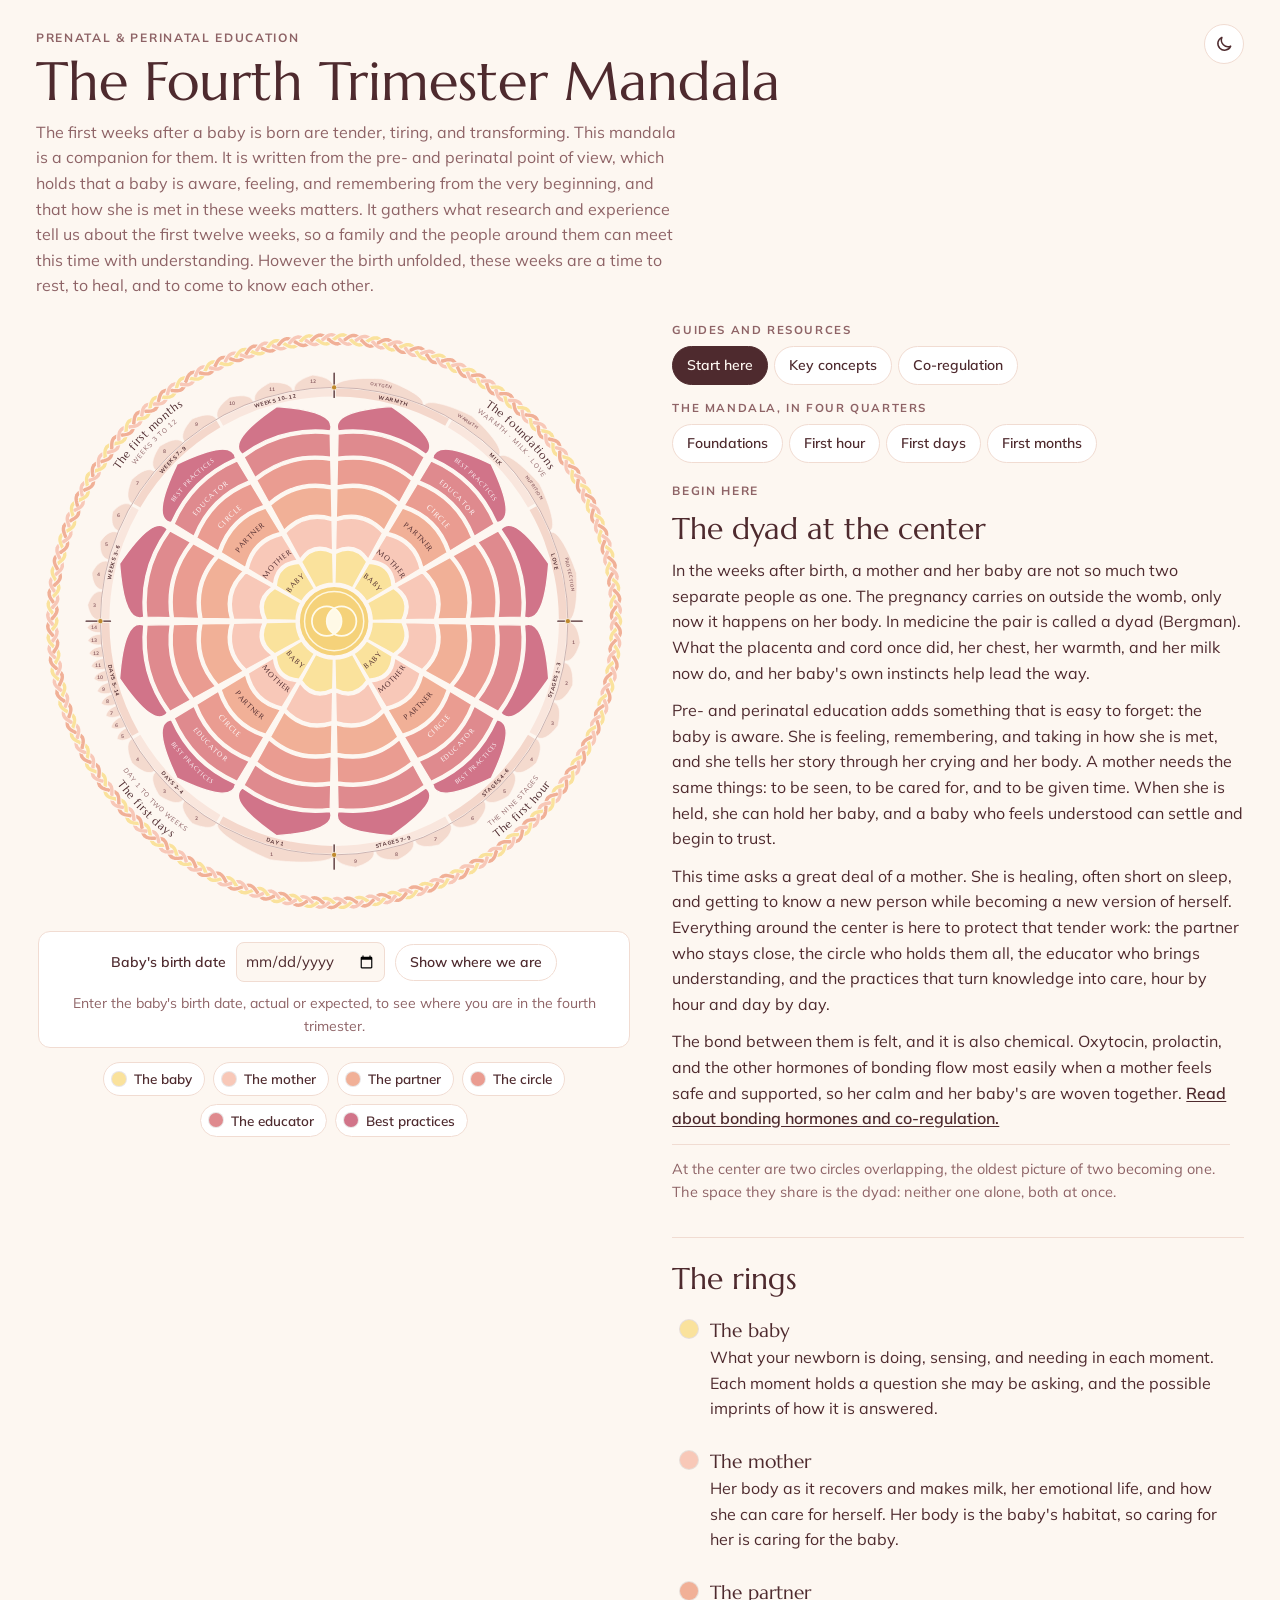
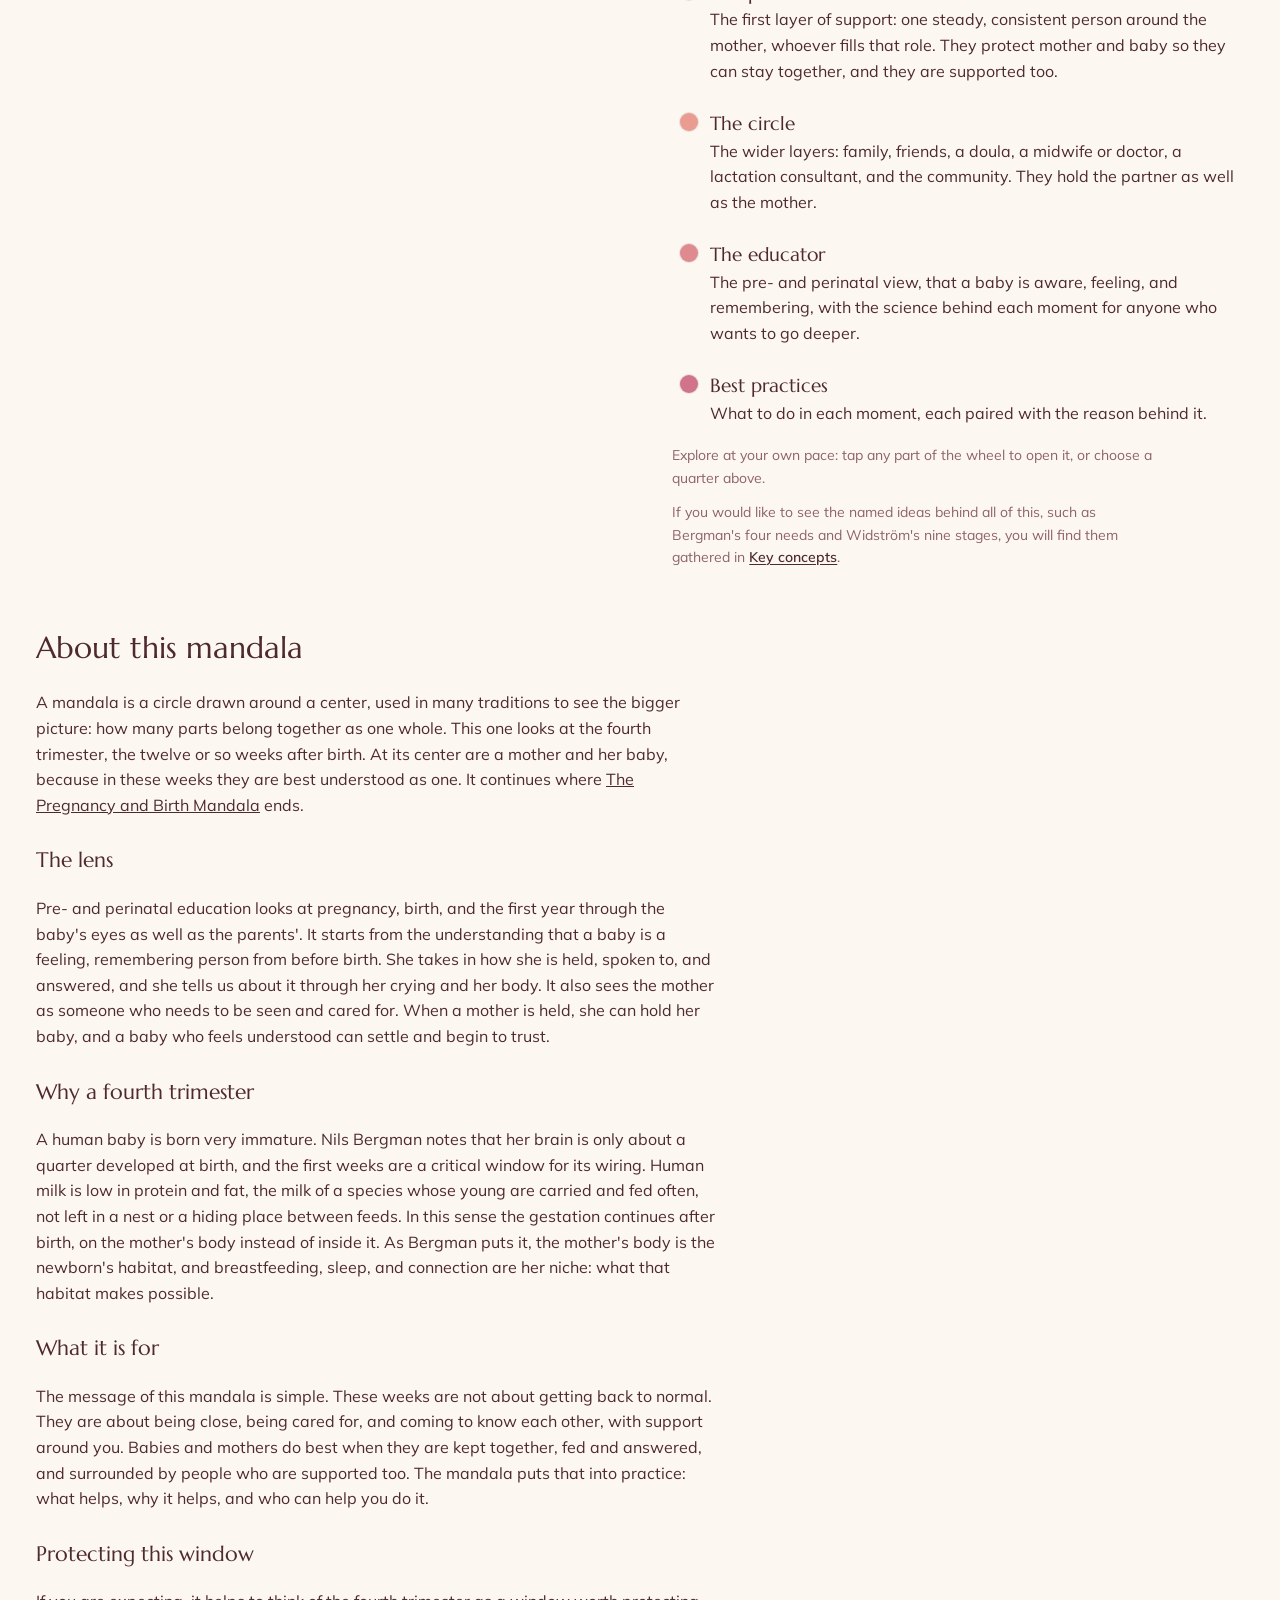
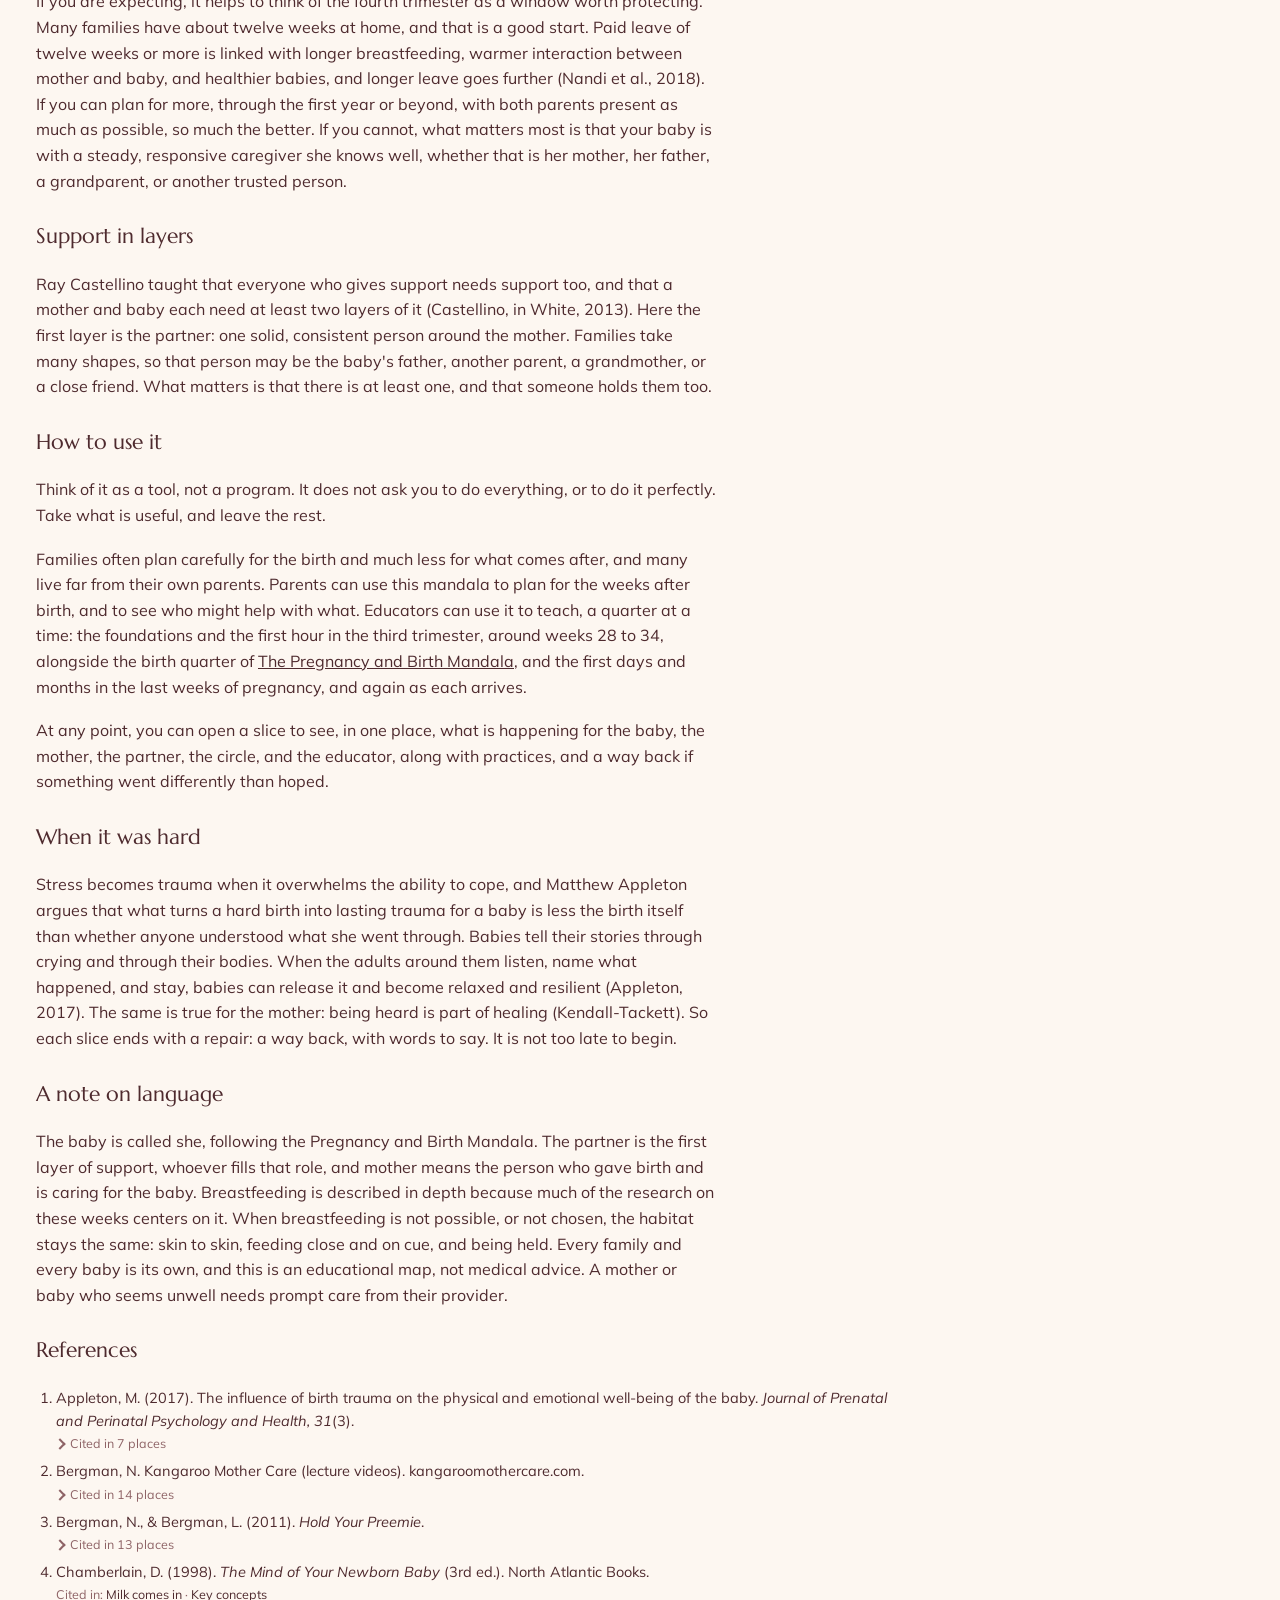
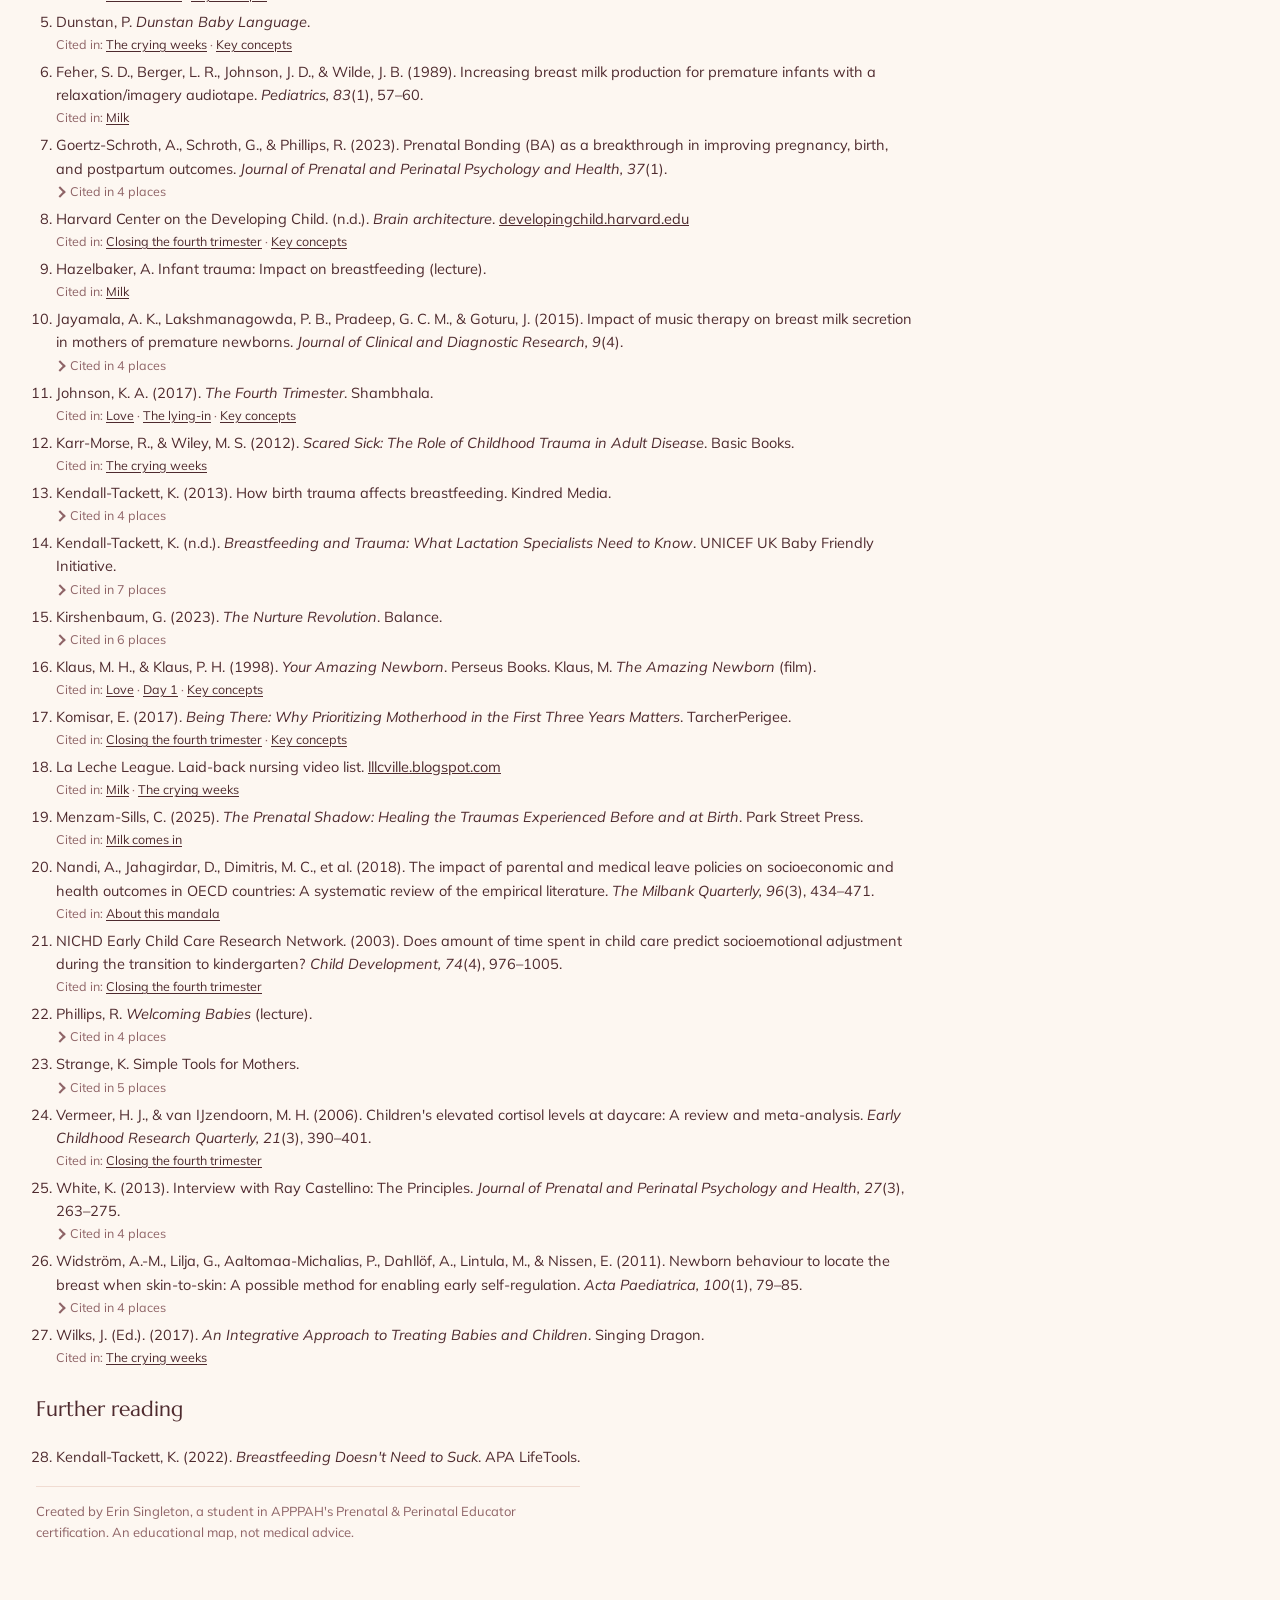
==== commit 3d560ed8: "Opening sentence: tender, tiring, and transforming" ====
--- a/index.html
+++ b/index.html
@@ -241,7 +241,7 @@
     </button>
     <div class="eyebrow">Prenatal &amp; Perinatal Education</div>
     <h1>The Fourth Trimester Mandala</h1>
-    <p class="lede">The first weeks after a baby is born can hold a great deal: tenderness, exhaustion, wonder, and everything in between. This mandala is a companion for them. It is written from the pre- and perinatal point of view, which holds that a baby is aware, feeling, and remembering from the very beginning, and that how she is met in these weeks matters. It gathers what research and experience tell us about the first twelve weeks, so a family and the people around them can meet this time with understanding. However the birth unfolded, these weeks are a time to rest, to heal, and to come to know each other.</p>
+    <p class="lede">The first weeks after a baby is born are tender, tiring, and transforming. This mandala is a companion for them. It is written from the pre- and perinatal point of view, which holds that a baby is aware, feeling, and remembering from the very beginning, and that how she is met in these weeks matters. It gathers what research and experience tell us about the first twelve weeks, so a family and the people around them can meet this time with understanding. However the birth unfolded, these weeks are a time to rest, to heal, and to come to know each other.</p>
   </header>
 
   <div class="main">
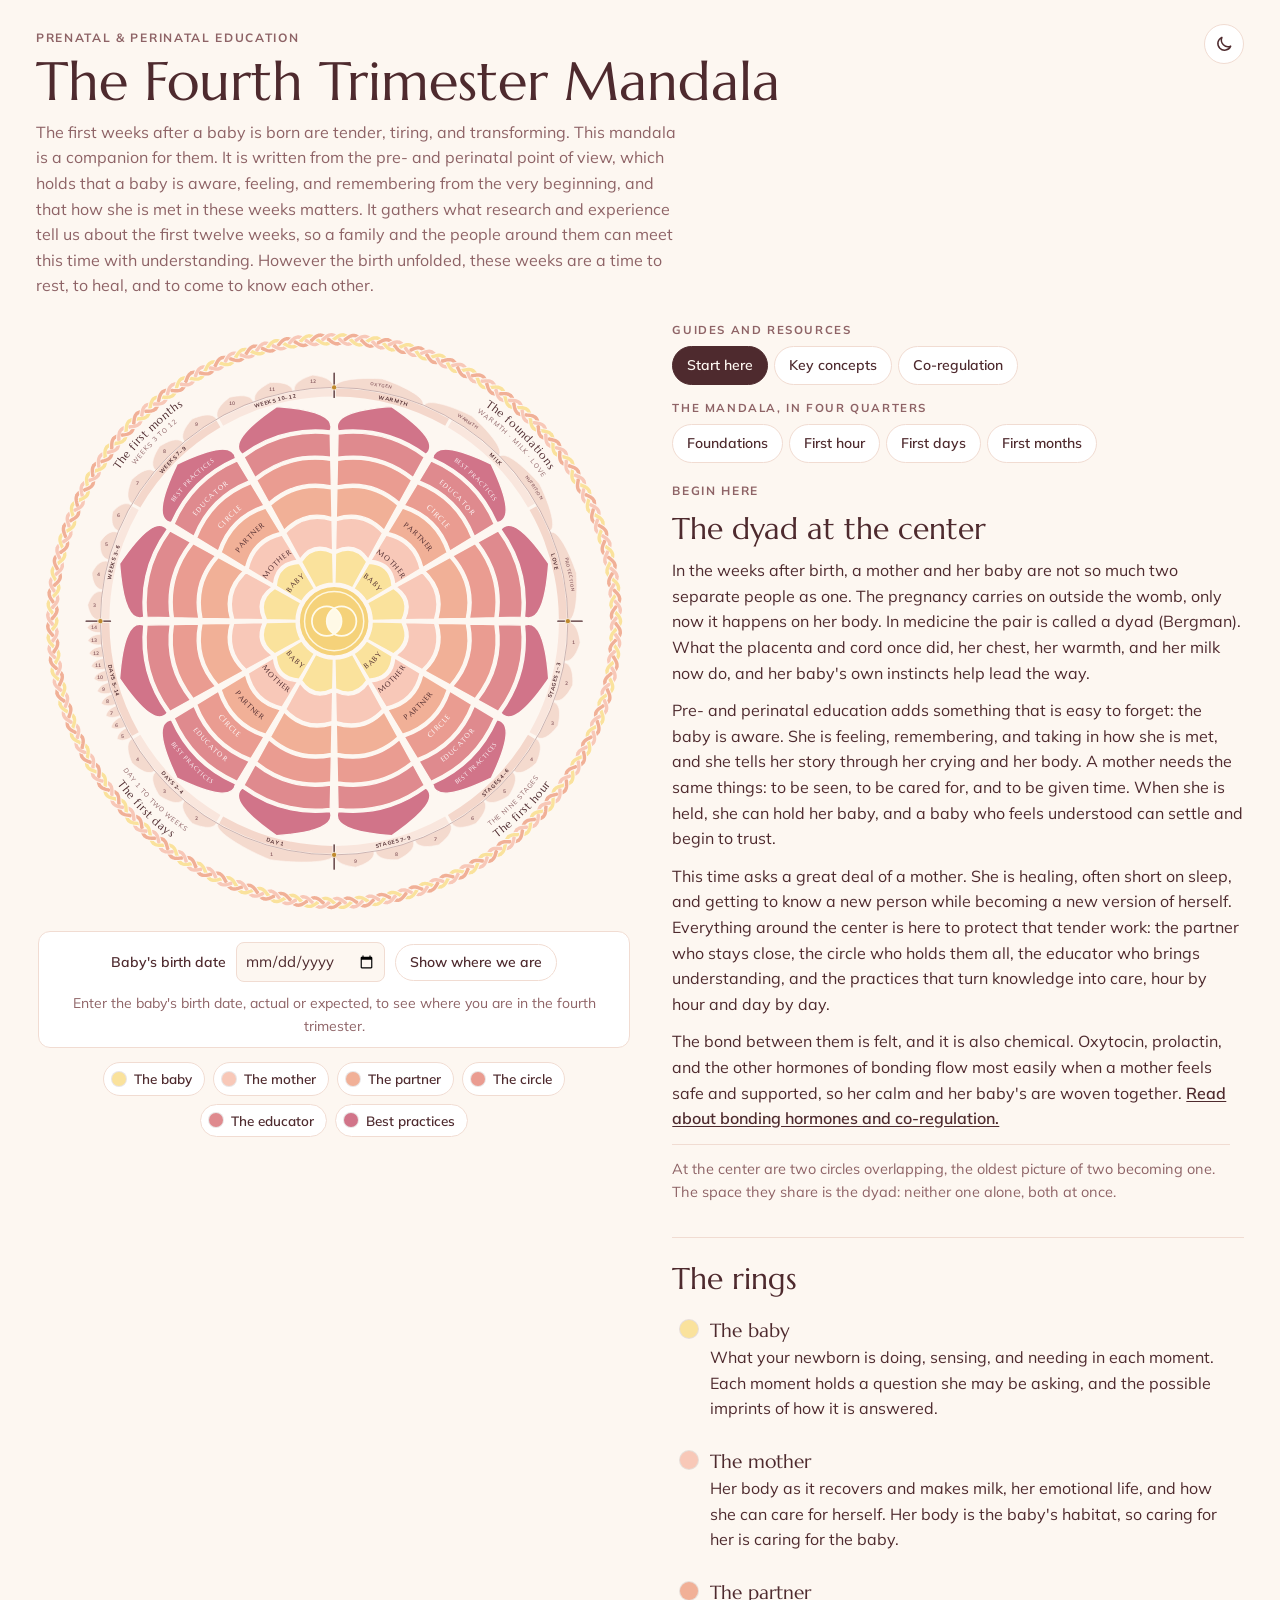
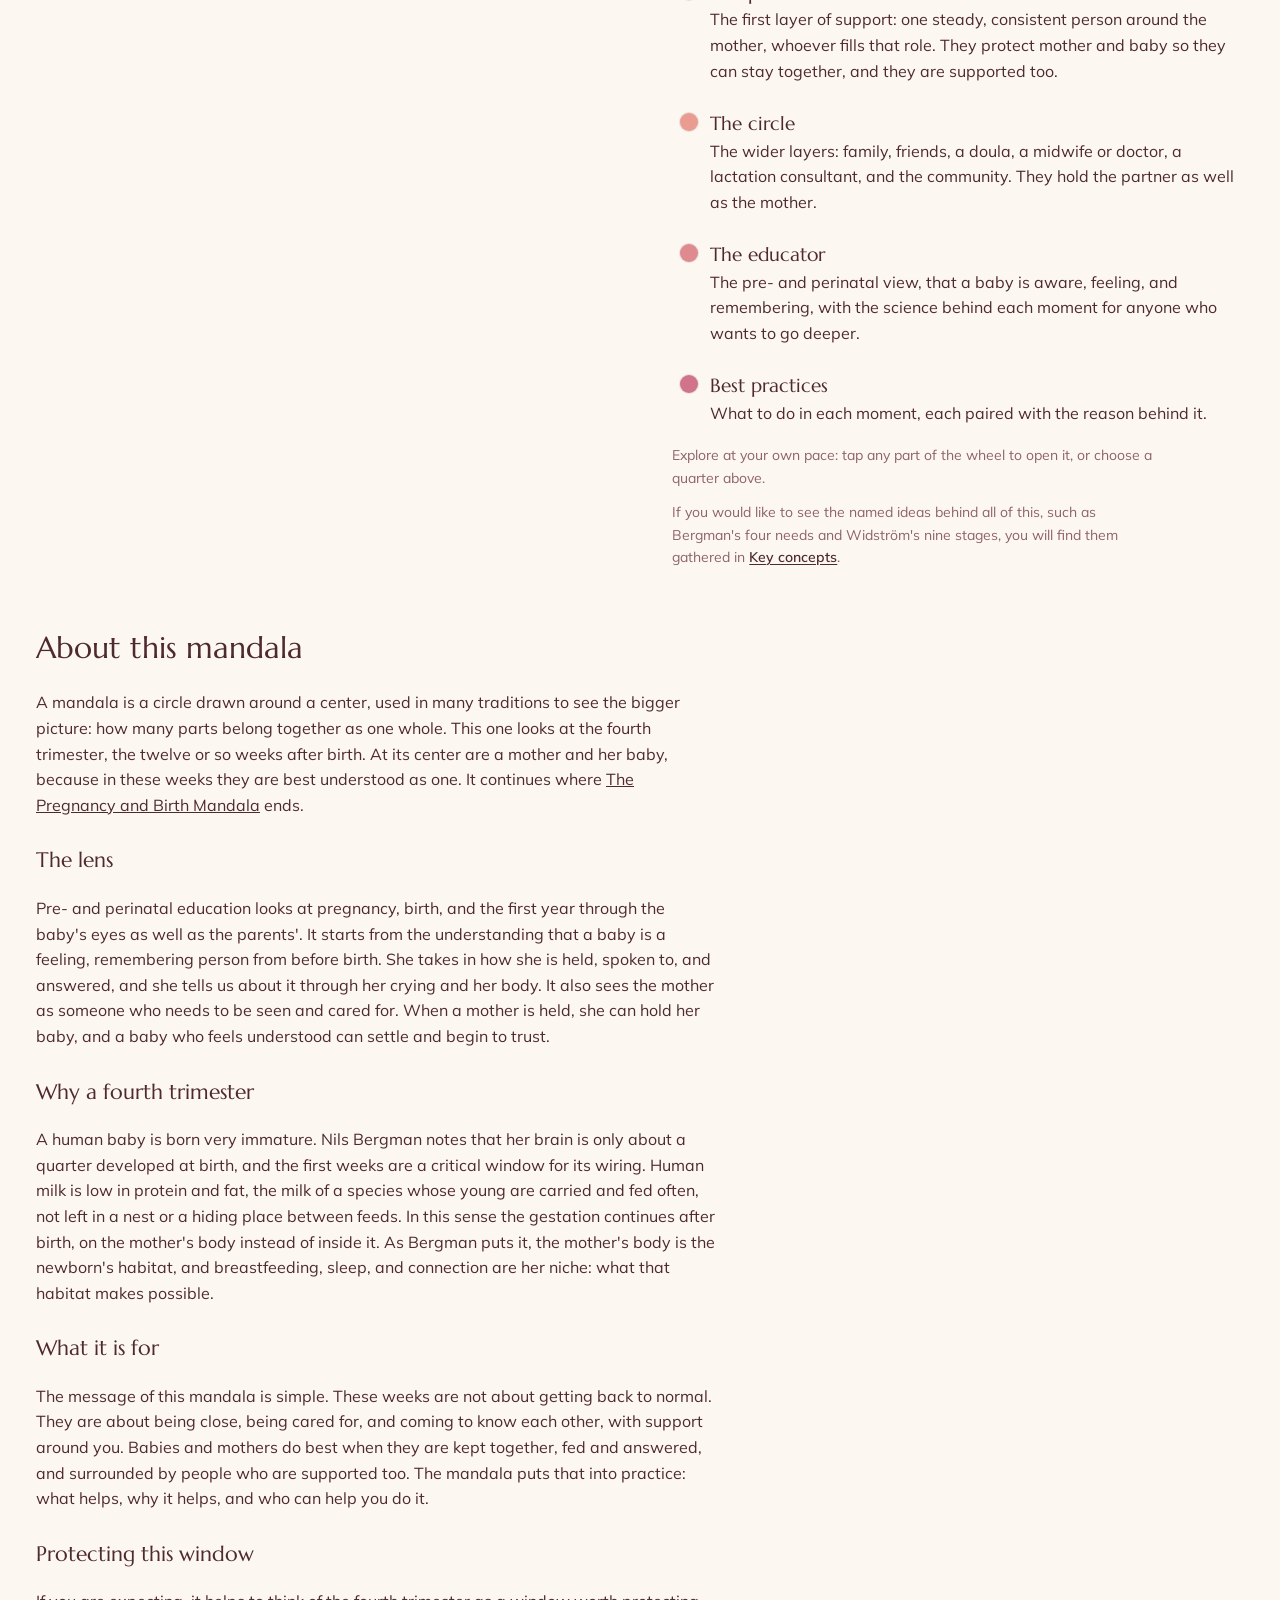
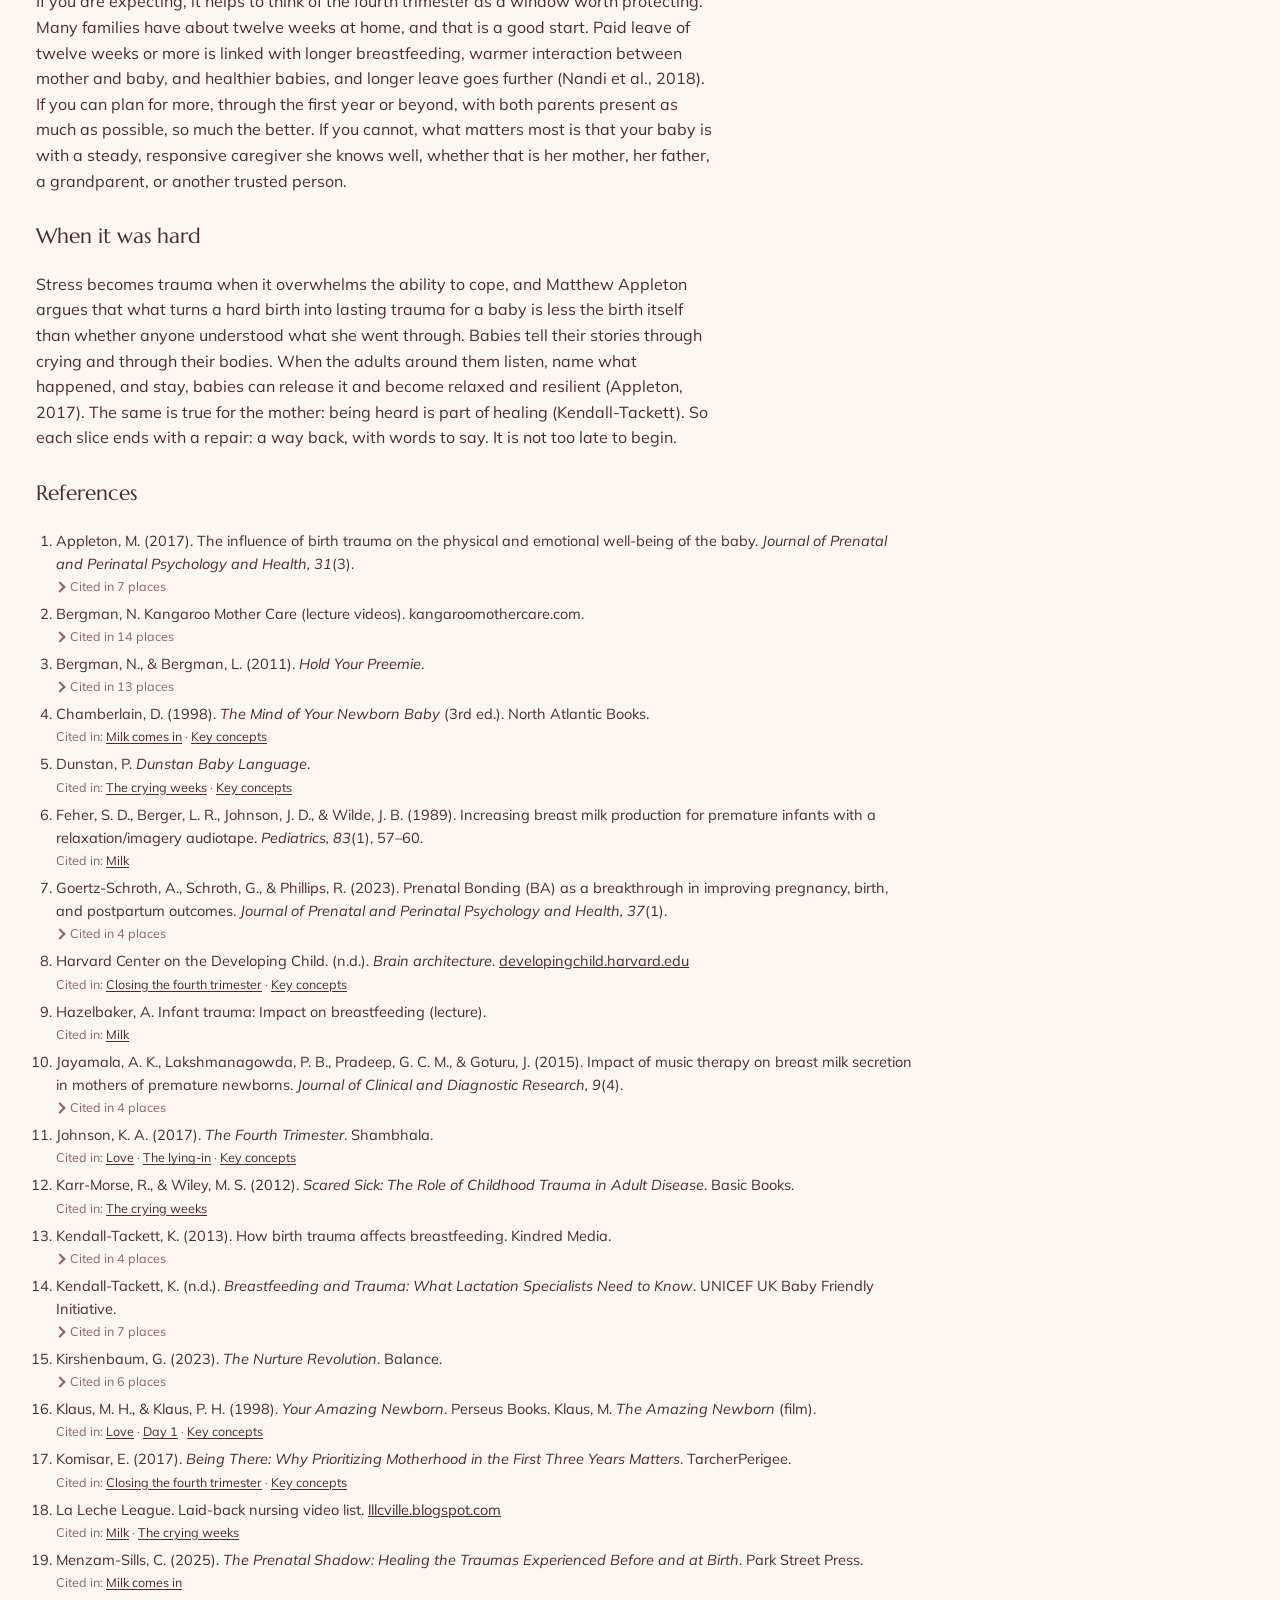
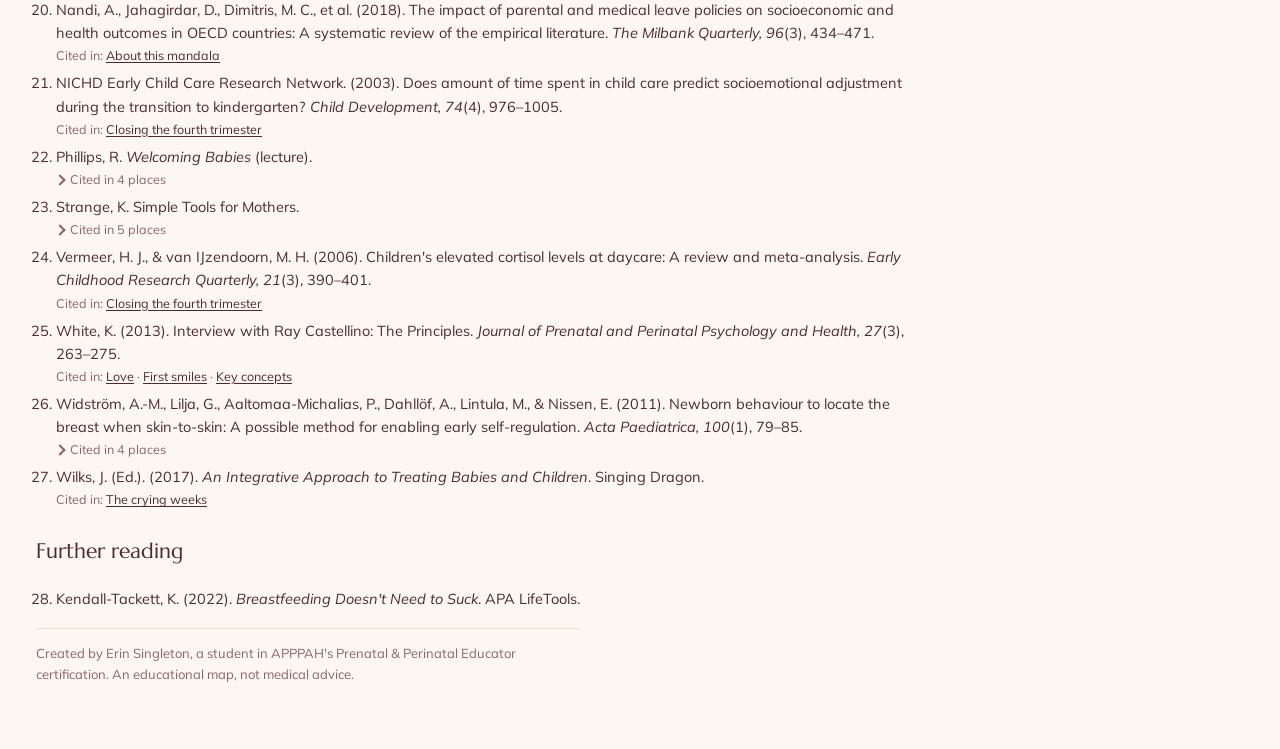
==== commit 6be4460b: "About: remove Support in layers, How to use it, A note on language" ====
--- a/index.html
+++ b/index.html
@@ -274,16 +274,8 @@
     <p>The message of this mandala is simple. These weeks are not about getting back to normal. They are about being close, being cared for, and coming to know each other, with support around you. Babies and mothers do best when they are kept together, fed and answered, and surrounded by people who are supported too. The mandala puts that into practice: what helps, why it helps, and who can help you do it.</p>
     <h3>Protecting this window</h3>
     <p>If you are expecting, it helps to think of the fourth trimester as a window worth protecting. Many families have about twelve weeks at home, and that is a good start. Paid leave of twelve weeks or more is linked with longer breastfeeding, warmer interaction between mother and baby, and healthier babies, and longer leave goes further (Nandi et al., 2018). If you can plan for more, through the first year or beyond, with both parents present as much as possible, so much the better. If you cannot, what matters most is that your baby is with a steady, responsive caregiver she knows well, whether that is her mother, her father, a grandparent, or another trusted person.</p>
-    <h3>Support in layers</h3>
-    <p>Ray Castellino taught that everyone who gives support needs support too, and that a mother and baby each need at least two layers of it (Castellino, in White, 2013). Here the first layer is the partner: one solid, consistent person around the mother. Families take many shapes, so that person may be the baby's father, another parent, a grandmother, or a close friend. What matters is that there is at least one, and that someone holds them too.</p>
-    <h3>How to use it</h3>
-    <p>Think of it as a tool, not a program. It does not ask you to do everything, or to do it perfectly. Take what is useful, and leave the rest.</p>
-    <p>Families often plan carefully for the birth and much less for what comes after, and many live far from their own parents. Parents can use this mandala to plan for the weeks after birth, and to see who might help with what. Educators can use it to teach, a quarter at a time: the foundations and the first hour in the third trimester, around weeks 28 to 34, alongside the birth quarter of <a href="https://erinsarita.github.io/prenatal-mandala/">The Pregnancy and Birth Mandala</a>, and the first days and months in the last weeks of pregnancy, and again as each arrives.</p>
-    <p>At any point, you can open a slice to see, in one place, what is happening for the baby, the mother, the partner, the circle, and the educator, along with practices, and a way back if something went differently than hoped.</p>
     <h3>When it was hard</h3>
     <p>Stress becomes trauma when it overwhelms the ability to cope, and Matthew Appleton argues that what turns a hard birth into lasting trauma for a baby is less the birth itself than whether anyone understood what she went through. Babies tell their stories through crying and through their bodies. When the adults around them listen, name what happened, and stay, babies can release it and become relaxed and resilient (Appleton, 2017). The same is true for the mother: being heard is part of healing (Kendall-Tackett). So each slice ends with a repair: a way back, with words to say. It is not too late to begin.</p>
-    <h3>A note on language</h3>
-    <p>The baby is called she, following the Pregnancy and Birth Mandala. The partner is the first layer of support, whoever fills that role, and mother means the person who gave birth and is caring for the baby. Breastfeeding is described in depth because much of the research on these weeks centers on it. When breastfeeding is not possible, or not chosen, the habitat stays the same: skin to skin, feeding close and on cue, and being held. Every family and every baby is its own, and this is an educational map, not medical advice. A mother or baby who seems unwell needs prompt care from their provider.</p>
     <h3>References</h3>
     <ol class="refs">
       <li>Appleton, M. (2017). The influence of birth trauma on the physical and emotional well-being of the baby. <i>Journal of Prenatal and Perinatal Psychology and Health, 31</i>(3).</li>
@@ -732,9 +724,15 @@
   ["Sleeping","About 90 to 120 minutes","A deep sleep on her mother's chest."]];
 const DAY_NOTE = {1:"Rest after birth, colostrum, and rooming in.", 2:"Often a wakeful, hungry second night: frequent feeds help bring in the milk.",
   3:"The milk may begin to come in, and the baby blues may begin.", 4:"Breasts may feel full or engorged; feeding often brings relief.",
-  5:"The milk is usually in by now, though a hard birth can delay it.", 14:"Most babies are back to their birth weight by about now, and the baby blues usually lift."};
-const WEEK_NOTE = {3:"Crying often begins to rise from about two weeks.", 6:"Crying often peaks around six to eight weeks, and the first social smiles may appear.",
-  8:"About the end of the eight-week window Bergman describes for early brain wiring.", 12:"Three months: the fourth trimester closes."};
+  5:"The milk is usually in by now, though a hard birth can delay it.",
+  6:"Feeding is finding its rhythm. Frequent feeds are still normal.", 7:"The first week is behind you. Rest is still the main work.",
+  8:"Days and nights may still blur, so rest when the baby rests.", 9:"Her cries may start to sound different from one another: hungry, tired, wanting company.",
+  10:"Weight gain is often steady by now. A weight check is a good idea if you are unsure.", 11:"A short visit from someone who helps with meals or chores can make a big difference.",
+  12:"The mother's body is still healing. Gentle walks and fresh air, when she feels ready.", 13:"She may be alert for short stretches, watching faces and listening to voices.", 14:"Most babies are back to their birth weight by about now, and the baby blues usually lift."};
+const WEEK_NOTE = {3:"Crying often begins to rise from about two weeks.", 4:"Crying may be rising. Carrying, rocking, and a calm voice often help.",
+  5:"Tiredness can build, so this is a good week to ask for help.", 6:"Crying often peaks around six to eight weeks, and the first social smiles may appear.",
+  7:"Social smiles may begin, and she may hold your gaze for longer.", 8:"About the end of the eight-week window Bergman describes for early brain wiring.", 9:"She may coo and answer when you talk to her: the start of conversation.", 10:"She may be more awake and curious, watching the world around her.",
+  11:"Many families begin thinking about the weeks ahead: rhythms, support, and what comes next.", 12:"Three months is a gentle marker. Some families need longer, and that is welcome."};
 
 /* ---------- Geometry ---------- */
 const R = {core:[0,66], baby:[72,128], mother:[134,190], partner:[196,250], circle:[256,304], edu:[310,354], best:[360,420], span:[425,440], unit:[442,467], braid:[521,545]};
